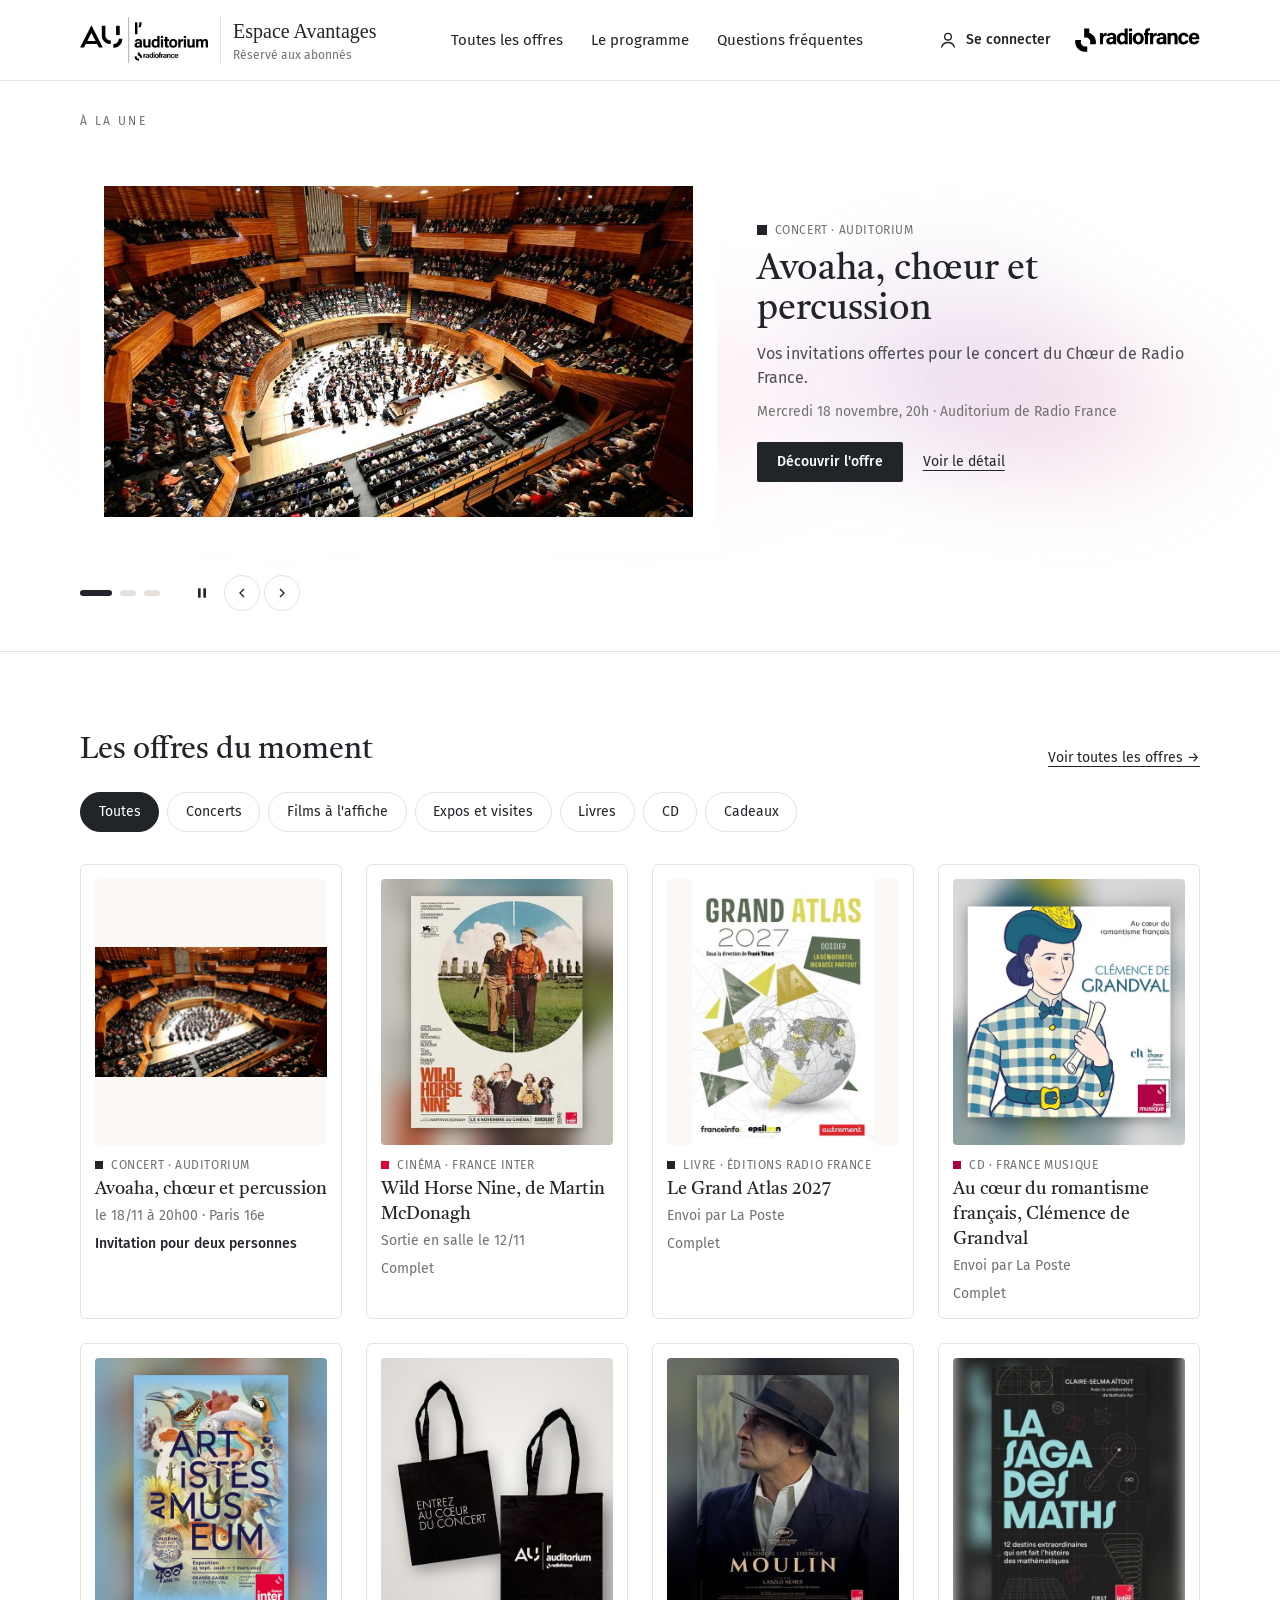
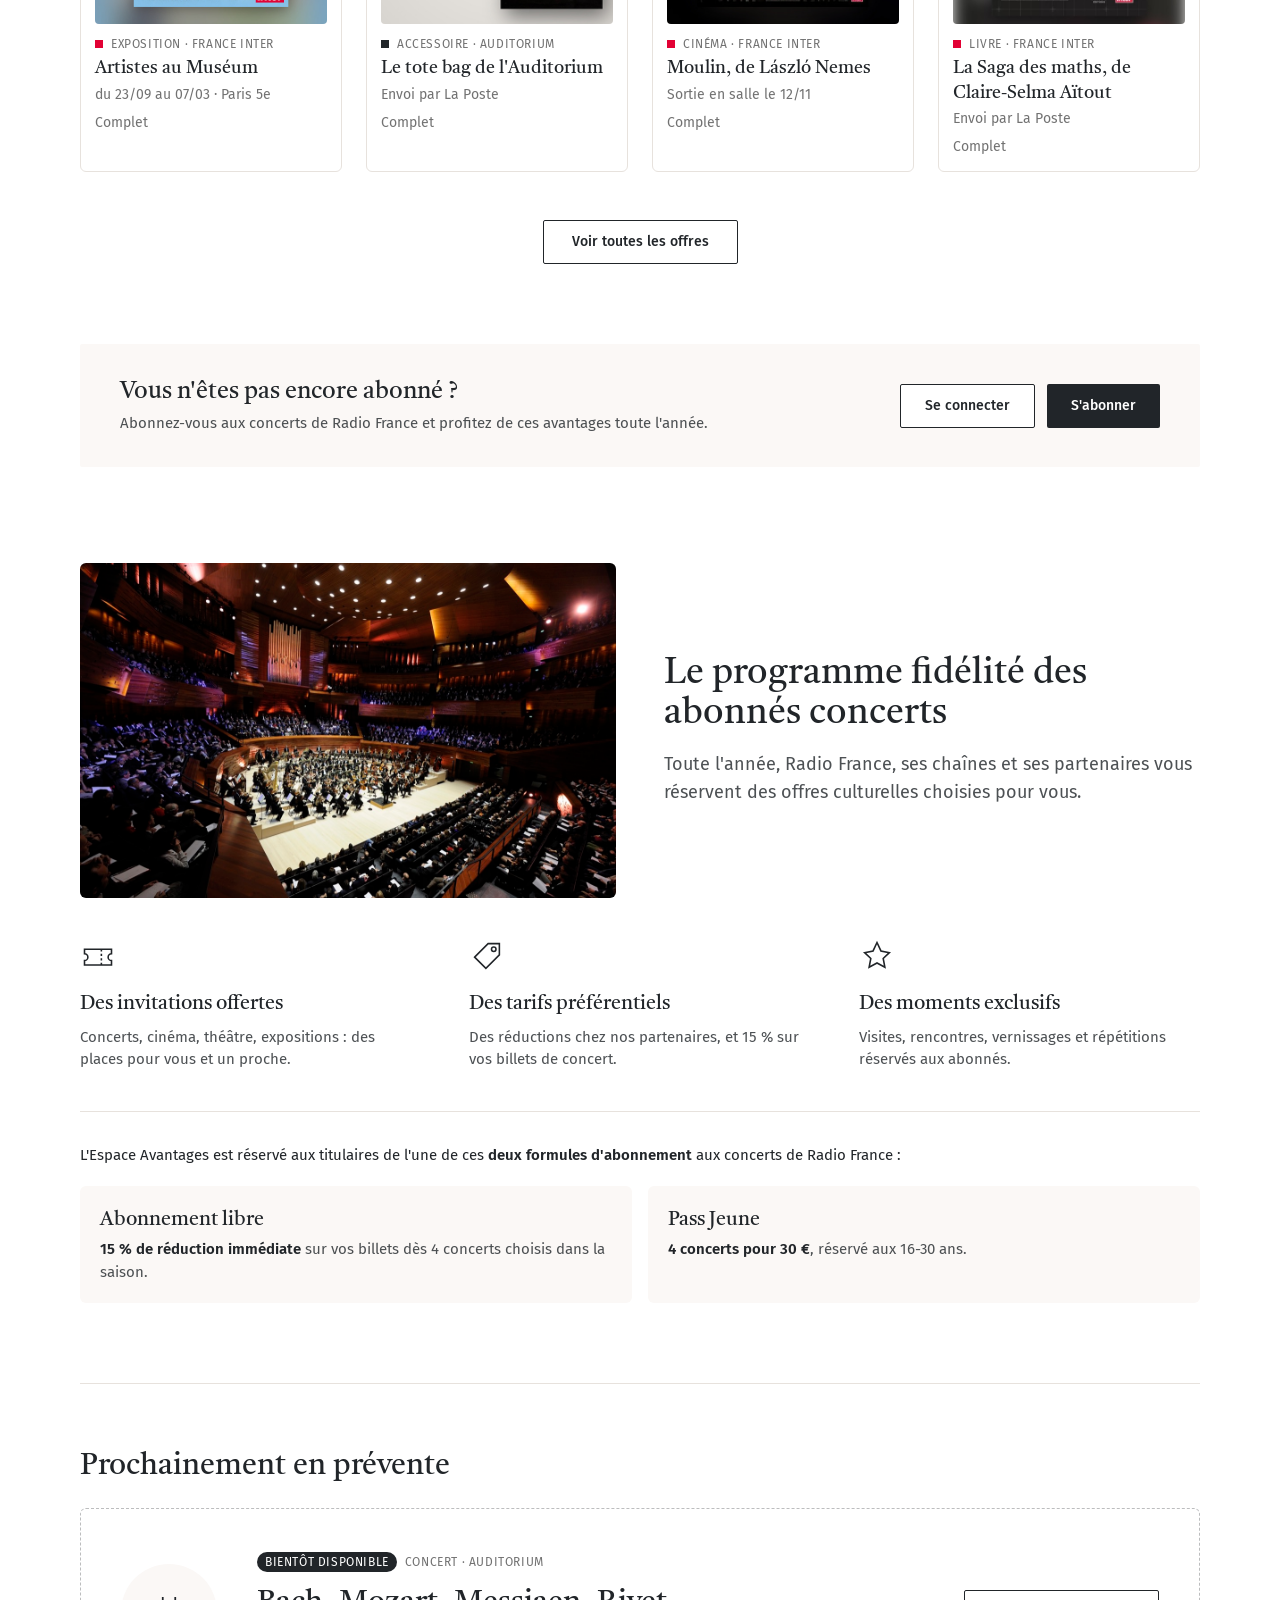
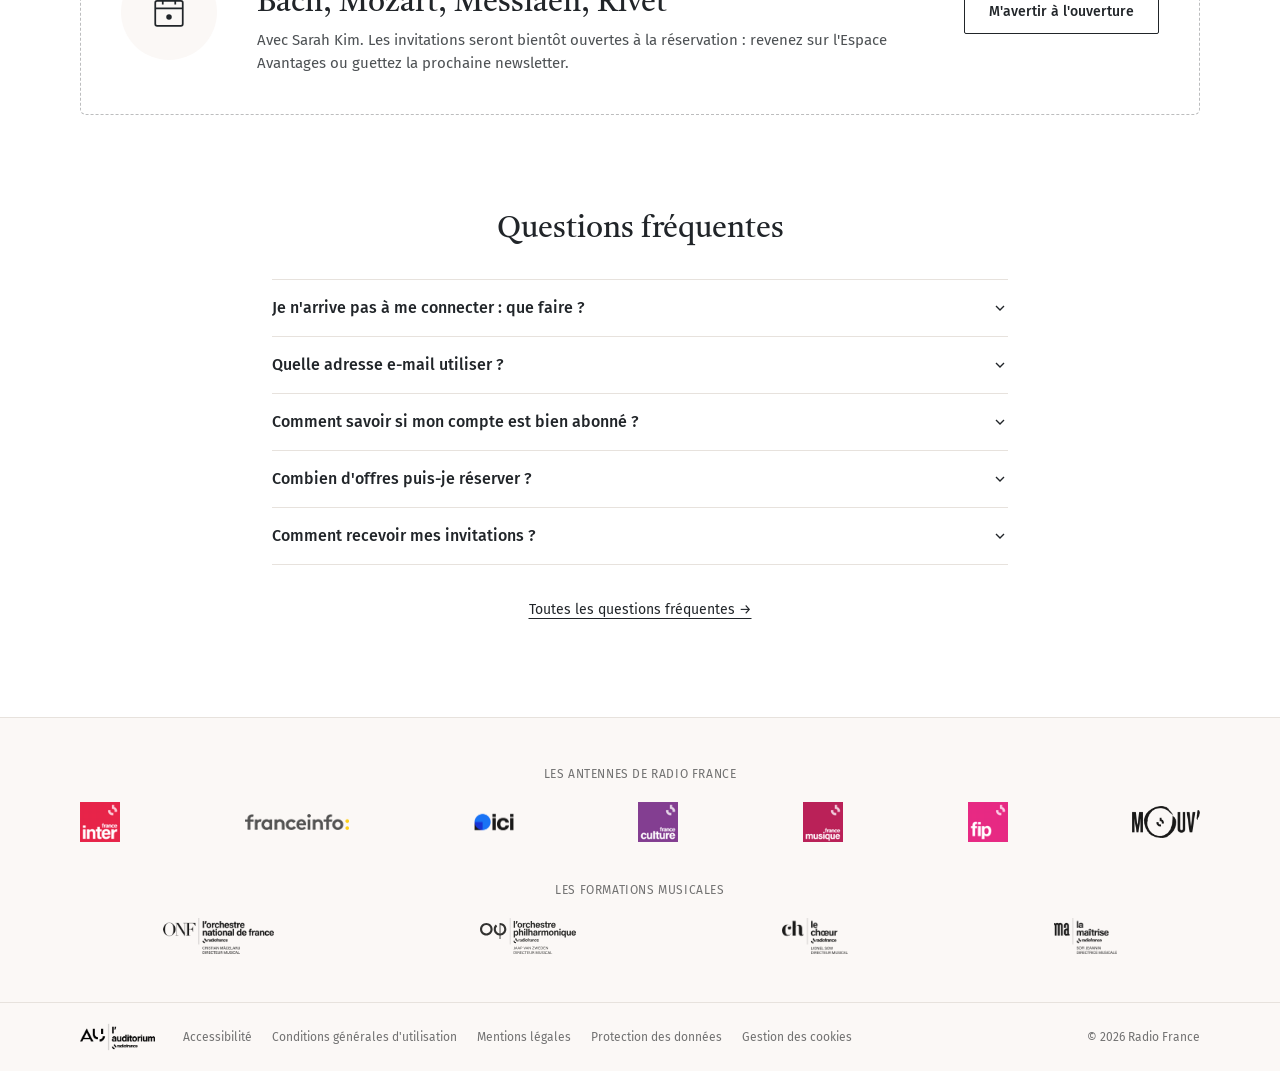
==== avantage-v5.html @ f31848b0 "Pied de page centré, halo de survol tout autour des offres Co-Authored-By: Claude Opus 5.5 <noreply@" ====
<!DOCTYPE html>
<html lang="fr">
<head>
    <meta charset="UTF-8">
    <meta name="viewport" content="width=device-width, initial-scale=1.0">
    <meta name="robots" content="noindex, nofollow">
    <title>Espace Avantages - Auditorium de Radio France (V5)</title>
    <!--
      V5 : reprise de la maquette V4 d'Emmanuelle (RnD) avec les remarques du 18/11/2026
      - Logo l'Auditorium en haut à gauche, « Réservé aux abonnés » en petit, logo Radio France noir à droite
      - Polices de la newsletter et du site de la Maison de la Radio : Castoro (titres), Fira Sans (texte)
      - Plus de bleu Radio France : boutons noirs comme les boutons « Réserver » du site de la Maison de la Radio
      - Peu de noir / gris foncé : fonds blancs et crème
      - Pas de bloc « Rechercher une offre » sur la home : bouton « Voir toutes les offres »
      - Carrousel : photo dominante, titre court qui ne recouvre plus l'image, bouton plus discret
      - Plus d'offres visibles, boutons hiérarchisés, présentation de l'EA en 3 points
    -->
    <link rel="preconnect" href="https://fonts.googleapis.com">
    <link rel="preconnect" href="https://fonts.gstatic.com" crossorigin>
    <link href="https://fonts.googleapis.com/css2?family=Castoro:ital@0;1&family=Fira+Sans:wght@400;500;600&display=swap" rel="stylesheet">
    <link rel="stylesheet" href="style.css?v=202611261158">
    <style>
        .no-scrollbar::-webkit-scrollbar { display: none; }
        .no-scrollbar { scrollbar-width: none; }
        /* Carrousel : les offres glissent côte à côte et suivent le doigt */
        #viewport { overflow: hidden; touch-action: pan-y; }
        #track { display: flex; transition: transform .55s cubic-bezier(.22,.61,.36,1); will-change: transform; }
        #track.drag { transition: none; }
        .slide { display: grid; flex: 0 0 100%; min-width: 100%; user-select: none; -webkit-user-select: none; }
        .slide img { -webkit-user-drag: none; }
        @media (prefers-reduced-motion: reduce) { #track { transition: none; } }
        details > summary { list-style: none; cursor: pointer; }
        details > summary::-webkit-details-marker { display: none; }
        details[open] .chev { transform: rotate(180deg); }
        :focus-visible { outline: 2px solid #212529; outline-offset: 3px; }
        .chip { flex-shrink: 0; height: 2.5rem; padding: 0 1.1rem; border: 1px solid #E7E2DD; border-radius: 999px; font-size: 14px; background: #fff; white-space: nowrap; transition: background .15s, color .15s, border-color .15s; }
        .chip:hover { border-color: #212529; }
        .chip[aria-pressed="true"] { background: #212529; border-color: #212529; color: #fff; }
        /* Dégradés de la newsletter, en touches discrètes */
        .bandeau-degrade { position: relative; background: #fff; isolation: isolate; }
        .bandeau-degrade::before { content: ''; position: absolute; inset: 0; z-index: -1; opacity: .6; filter: blur(24px);
            /* même dégradé que la newsletter, recentré : rose à gauche, rose clair au centre, violet et vieux rose à droite */
            background:
                radial-gradient(28% 42% at 22% 52%, rgba(239,150,200,.45), transparent 70%),
                radial-gradient(30% 38% at 50% 56%, rgba(246,186,222,.40), transparent 72%),
                radial-gradient(24% 40% at 74% 50%, rgba(190,140,200,.42), transparent 70%),
                radial-gradient(22% 34% at 84% 58%, rgba(220,140,180,.35), transparent 70%); }
        @media (hover: hover) {
            a.group.border[href^="offre.html"] { transition: box-shadow .45s ease, border-color .45s ease; }
            a.group.border[href^="offre.html"]:hover { border-color: rgba(214,150,196,.55); box-shadow: 0 0 0 1px rgba(236,170,210,.25), 0 0 22px 2px rgba(239,160,205,.28), 0 0 48px 6px rgba(190,140,200,.16); }
        }
    </style>
</head>
<body class="bg-white text-au-ink font-sans antialiased">

    <!-- ============ HAUT DE PAGE ============ -->
    <header class="sticky top-0 z-30 bg-white border-b border-au-line">
        <div class="max-w-6xl mx-auto px-4 h-16 md:h-20 flex items-center justify-between gap-4">
            <a href="avantage-v5.html" class="flex items-center gap-2.5 sm:gap-3 shrink-0" aria-label="Espace Avantages, accueil">
                <img src="img/auditorium_logo.png" alt="l'Auditorium de Radio France" class="h-8 sm:h-9 md:h-12 w-auto">
                <span class="block border-l border-au-line pl-2.5 sm:pl-3 leading-tight">
                    <span class="block font-nl text-[15px] sm:text-lg md:text-xl leading-none whitespace-nowrap">Espace Avantages</span>
                    <span class="block text-[11px] sm:text-xs text-au-grey mt-0.5">Réservé aux abonnés</span>
                </span>
            </a>

            <nav class="hidden lg:flex items-center gap-5 xl:gap-7 text-[15px] whitespace-nowrap" aria-label="Menu principal">
                <a href="offres.html" class="hover:underline underline-offset-4">Toutes les offres</a>
                <a href="#programme" class="hover:underline underline-offset-4">Le programme</a>
                <a href="#faq" class="hover:underline underline-offset-4">Questions fréquentes</a>
            </nav>

            <div class="flex items-center gap-4 md:gap-6">
                <a href="#" class="flex items-center gap-2 text-sm font-medium whitespace-nowrap hover:underline underline-offset-4">
                    <svg class="w-5 h-5" viewBox="0 0 24 24" fill="none" stroke="currentColor" stroke-width="1.6" aria-hidden="true"><circle cx="12" cy="8" r="4"/><path d="M4 21c1.5-4 4.5-6 8-6s6.5 2 8 6"/></svg>
                    <span class="hidden md:inline">Se connecter</span>
                </a>
                <img src="img/rf_logo_noir.svg" alt="Radio France" class="hidden sm:block h-5 md:h-6 w-auto">
                <button class="lg:hidden p-1" aria-label="Ouvrir le menu">
                    <svg class="w-6 h-6" viewBox="0 0 24 24" fill="none" stroke="currentColor" stroke-width="1.6" aria-hidden="true"><path d="M4 7h16M4 12h16M4 17h16"/></svg>
                </button>
            </div>
        </div>
    </header>

    <main>

    <!-- ============ CARROUSEL ============ -->
    <section class="bandeau-degrade border-b border-au-line" aria-roledescription="carrousel" aria-label="Offres à la une">
        <div class="max-w-6xl mx-auto px-4 pt-6 md:pt-8 pb-8 md:pb-10">
        <p class="text-xs uppercase tracking-[0.2em] text-au-grey mb-4 md:mb-6">À la une</p>
        <div id="carousel" class="relative">

            <div id="viewport">
            <div id="track">
            <!-- Slide 1 -->
            <article class="slide grid-cols-1 md:grid-cols-12 gap-0 md:gap-10 items-center" aria-roledescription="diapositive" aria-label="1 sur 3">
                <a href="offre.html?id=invitation-concert-avoaha-choeur-et-percussion" class="block md:col-span-7 relative aspect-[4/3] md:aspect-[16/10] overflow-hidden rounded-md bg-white">
                    <img fetchpriority="high" src="img/audito_as_studio.jpg" alt="Le chœur de Radio France sur la scène de l'Auditorium" class="relative w-full h-full object-contain p-4 md:p-6">
                </a>
                <div class="md:col-span-5 pt-5 md:pt-0">
                    <p class="flex items-center gap-2 text-xs uppercase tracking-wider text-au-grey"><span class="w-2.5 h-2.5 bg-au-ink"></span>Concert · Auditorium</p>
                    <h2 class="font-serif text-2xl md:text-4xl leading-tight mt-3">Avoaha, chœur et percussion</h2>
                    <p class="mt-3 text-[15px] md:text-base text-au-ink/80">Vos invitations offertes pour le concert du Chœur de Radio France.</p>
                    <p class="mt-3 text-sm text-au-grey">Mercredi 18 novembre, 20h · Auditorium de Radio France</p>
                    <div class="mt-5 flex items-center gap-5">
                        <a href="offre.html?id=invitation-concert-avoaha-choeur-et-percussion" class="inline-flex items-center h-10 px-5 bg-au-ink text-white text-sm font-medium rounded-sm hover:bg-black transition">Découvrir l'offre</a>
                        <a href="offre.html?id=invitation-concert-avoaha-choeur-et-percussion" class="text-sm underline underline-offset-4">Voir le détail</a>
                    </div>
                </div>
            </article>

            <!-- Slide 2 -->
            <article class="slide grid-cols-1 md:grid-cols-12 gap-0 md:gap-10 items-center" aria-roledescription="diapositive" aria-label="2 sur 3">
                <a href="offre.html?id=artistes-au-museum-au-museum-national-dhistoire-naturelle" class="block md:col-span-7 relative aspect-[4/3] md:aspect-[16/10] overflow-hidden rounded-md bg-white">
                    <img loading="lazy" decoding="async" src="img/expo_france_inter.jpg" alt="Visuel de l'exposition Artistes au Muséum" class="relative w-full h-full object-contain p-4 md:p-6">
                </a>
                <div class="md:col-span-5 pt-5 md:pt-0">
                    <p class="flex items-center gap-2 text-xs uppercase tracking-wider text-au-grey"><span class="w-2.5 h-2.5 bg-fi"></span>Exposition · France Inter</p>
                    <h2 class="font-serif text-2xl md:text-4xl leading-tight mt-3">Artistes au Muséum</h2>
                    <p class="mt-3 text-[15px] md:text-base text-au-ink/80">Vos invitations offertes pour l'exposition du Muséum national d'Histoire naturelle.</p>
                    <p class="mt-3 text-sm text-au-grey">Jusqu'au 7 mars · Jardin des Plantes, Paris 5e</p>
                    <div class="mt-5 flex items-center gap-5">
                        <span class="inline-flex items-center h-10 px-5 border border-au-line text-au-grey text-sm rounded-sm" aria-disabled="true">Complet</span>
                        <a href="offre.html?id=artistes-au-museum-au-museum-national-dhistoire-naturelle" class="text-sm underline underline-offset-4">Voir le détail</a>
                    </div>
                </div>
            </article>

            <!-- Slide 3 -->
            <article class="slide grid-cols-1 md:grid-cols-12 gap-0 md:gap-10 items-center" aria-roledescription="diapositive" aria-label="3 sur 3">
                <a href="offre.html?id=tote-bag-auditorium-de-radiofrance" class="block md:col-span-7 relative aspect-[4/3] md:aspect-[16/10] overflow-hidden rounded-md bg-white">
                    <img loading="lazy" decoding="async" src="img/tote_bag_auditorium.jpg" alt="Tote bag noir de l'Auditorium" class="relative w-full h-full object-contain p-4 md:p-6">
                </a>
                <div class="md:col-span-5 pt-5 md:pt-0">
                    <p class="flex items-center gap-2 text-xs uppercase tracking-wider text-au-grey"><span class="w-2.5 h-2.5 bg-au-ink"></span>Accessoire · Auditorium</p>
                    <h2 class="font-serif text-2xl md:text-4xl leading-tight mt-3">Le tote bag de l'Auditorium</h2>
                    <p class="mt-3 text-[15px] md:text-base text-au-ink/80">Votre accessoire offert : noir, en coton bio, du concert aux courses du week-end.</p>
                    <p class="mt-3 text-sm text-au-grey">Dans la limite des stocks disponibles</p>
                    <div class="mt-5 flex items-center gap-5">
                        <span class="inline-flex items-center h-10 px-5 border border-au-line text-au-grey text-sm rounded-sm" aria-disabled="true">Complet</span>
                        <a href="offre.html?id=tote-bag-auditorium-de-radiofrance" class="text-sm underline underline-offset-4">Voir le détail</a>
                    </div>
                </div>
            </article>

            </div>
            </div>

            <!-- Navigation -->
            <div class="mt-6 flex items-center justify-between md:justify-start md:gap-6">
                <div class="flex items-center gap-2" id="dots"></div>
                <div class="flex items-center gap-1">
                    <button id="pause" class="w-9 h-9 grid place-items-center rounded-full hover:bg-white" aria-label="Mettre en pause le défilement">
                        <svg id="ico-pause" class="w-4 h-4" viewBox="0 0 24 24" fill="currentColor" aria-hidden="true"><rect x="6" y="5" width="4" height="14"/><rect x="14" y="5" width="4" height="14"/></svg>
                        <svg id="ico-play" class="w-4 h-4 hidden" viewBox="0 0 24 24" fill="currentColor" aria-hidden="true"><path d="M7 5l12 7-12 7z"/></svg>
                    </button>
                    <button id="prev" class="w-9 h-9 grid place-items-center rounded-full border border-au-line hover:bg-white" aria-label="Offre précédente">
                        <svg class="w-4 h-4" viewBox="0 0 24 24" fill="none" stroke="currentColor" stroke-width="2" aria-hidden="true"><path d="M15 6l-6 6 6 6"/></svg>
                    </button>
                    <button id="next" class="w-9 h-9 grid place-items-center rounded-full border border-au-line hover:bg-white" aria-label="Offre suivante">
                        <svg class="w-4 h-4" viewBox="0 0 24 24" fill="none" stroke="currentColor" stroke-width="2" aria-hidden="true"><path d="M9 6l6 6-6 6"/></svg>
                    </button>
                </div>
            </div>
        </div>
            </div>
    </section>

    <!-- ============ OFFRES DU MOMENT (filtre par catégorie) ============ -->
    <section id="offres" class="max-w-6xl mx-auto px-4 pt-14 md:pt-20">
        <div class="flex items-end justify-between gap-4 mb-6">
            <h2 class="font-serif text-2xl md:text-3xl">Les offres du moment</h2>
            <a href="offres.html" class="hidden md:inline text-sm underline underline-offset-4">Voir toutes les offres →</a>
        </div>
        <div id="filtres" class="flex gap-2 overflow-x-auto no-scrollbar -mx-4 px-4 md:mx-0 md:px-0 mb-6 md:mb-8" role="toolbar" aria-label="Filtrer les offres par catégorie">
            <button data-f="all" aria-pressed="true" class="chip">Toutes</button>
            <button data-f="concert" aria-pressed="false" class="chip">Concerts</button>
            <button data-f="cinema" aria-pressed="false" class="chip">Films à l'affiche</button>
            <button data-f="expo" aria-pressed="false" class="chip">Expos et visites</button>
            <button data-f="livre" aria-pressed="false" class="chip">Livres</button>
            <button data-f="cd" aria-pressed="false" class="chip">CD</button>
            <button data-f="cadeau" aria-pressed="false" class="chip">Cadeaux</button>
        </div>
        <p id="vide" class="hidden text-[15px] text-au-grey mb-6">Aucune offre dans cette catégorie pour le moment.</p>
        <!-- Mobile : défilement au doigt ; tablette : 3 colonnes ; ordinateur : 4 colonnes -->
        <div class="flex md:grid md:grid-cols-3 lg:grid-cols-4 gap-4 md:gap-6 overflow-x-auto md:overflow-visible snap-x snap-mandatory scroll-px-4 md:scroll-px-0 no-scrollbar -mx-4 px-4 after:content-[""] after:shrink-0 after:w-px md:after:hidden md:mx-0 md:px-0">
            <a href="offre.html?id=invitation-concert-avoaha-choeur-et-percussion" data-cat="concert" class="offre group snap-start shrink-0 w-[62%] sm:w-[42%] md:w-auto bg-white border border-au-line rounded-md p-3 md:p-3.5 hover:border-au-ink/40 hover:shadow-[0_6px_20px_-12px_rgba(0,0,0,0.25)] transition">
                <div class="aspect-[540/620] overflow-hidden bg-au-cream rounded"><img loading="lazy" decoding="async" src="img/audito_as_studio.jpg" alt="" class="w-full h-full object-contain group-hover:scale-[1.03] transition duration-300"></div>
                <p class="mt-3 flex items-center gap-2 text-xs uppercase tracking-wider text-au-grey"><span class="w-2 h-2 shrink-0 bg-au-ink"></span>Concert · Auditorium</p>
                <h3 class="mt-1 font-serif text-lg leading-snug group-hover:underline underline-offset-4">Avoaha, chœur et percussion</h3>
                <p class="mt-1 text-sm text-au-grey">le 18/11 à 20h00 · Paris 16e</p>
                <p class="mt-2 text-sm font-medium">Invitation pour deux personnes</p>
            </a>
            <a href="offre.html?id=wild-horse-nine-un-film-de-martin-mcdonagh" data-cat="cinema" class="offre group snap-start shrink-0 w-[62%] sm:w-[42%] md:w-auto bg-white border border-au-line rounded-md p-3 md:p-3.5 hover:border-au-ink/40 hover:shadow-[0_6px_20px_-12px_rgba(0,0,0,0.25)] transition">
                <div class="aspect-[540/620] overflow-hidden bg-au-cream rounded"><img loading="lazy" decoding="async" src="img/wild_horse_nine.jpg" alt="" class="w-full h-full object-contain group-hover:scale-[1.03] transition duration-300"></div>
                <p class="mt-3 flex items-center gap-2 text-xs uppercase tracking-wider text-au-grey"><span class="w-2 h-2 shrink-0 bg-fi"></span>Cinéma · France Inter</p>
                <h3 class="mt-1 font-serif text-lg leading-snug group-hover:underline underline-offset-4">Wild Horse Nine, de Martin McDonagh</h3>
                <p class="mt-1 text-sm text-au-grey">Sortie en salle le 12/11</p>
                <p class="mt-2 text-sm text-au-grey">Complet</p>
            </a>
            <a href="offre.html?id=le-grand-atlas-2027" data-cat="livre" class="offre group snap-start shrink-0 w-[62%] sm:w-[42%] md:w-auto bg-white border border-au-line rounded-md p-3 md:p-3.5 hover:border-au-ink/40 hover:shadow-[0_6px_20px_-12px_rgba(0,0,0,0.25)] transition">
                <div class="aspect-[540/620] overflow-hidden bg-au-cream rounded"><img loading="lazy" decoding="async" src="img/grand_atlas.jpg" alt="" class="w-full h-full object-contain group-hover:scale-[1.03] transition duration-300"></div>
                <p class="mt-3 flex items-center gap-2 text-xs uppercase tracking-wider text-au-grey"><span class="w-2 h-2 shrink-0 bg-au-ink"></span>Livre · Éditions Radio France</p>
                <h3 class="mt-1 font-serif text-lg leading-snug group-hover:underline underline-offset-4">Le Grand Atlas 2027</h3>
                <p class="mt-1 text-sm text-au-grey">Envoi par La Poste</p>
                <p class="mt-2 text-sm text-au-grey">Complet</p>
            </a>
            <a href="offre.html?id=au-coeur-du-romantisme-francais-clemence-de-grandval" data-cat="cd" class="offre group snap-start shrink-0 w-[62%] sm:w-[42%] md:w-auto bg-white border border-au-line rounded-md p-3 md:p-3.5 hover:border-au-ink/40 hover:shadow-[0_6px_20px_-12px_rgba(0,0,0,0.25)] transition">
                <div class="aspect-[540/620] overflow-hidden bg-au-cream rounded"><img loading="lazy" decoding="async" src="img/album_clemence_grandval.jpg" alt="" class="w-full h-full object-contain group-hover:scale-[1.03] transition duration-300"></div>
                <p class="mt-3 flex items-center gap-2 text-xs uppercase tracking-wider text-au-grey"><span class="w-2 h-2 shrink-0 bg-fm"></span>CD · France Musique</p>
                <h3 class="mt-1 font-serif text-lg leading-snug group-hover:underline underline-offset-4">Au cœur du romantisme français, Clémence de Grandval</h3>
                <p class="mt-1 text-sm text-au-grey">Envoi par La Poste</p>
                <p class="mt-2 text-sm text-au-grey">Complet</p>
            </a>
            <a href="offre.html?id=artistes-au-museum-au-museum-national-dhistoire-naturelle" data-cat="expo" class="offre group snap-start shrink-0 w-[62%] sm:w-[42%] md:w-auto bg-white border border-au-line rounded-md p-3 md:p-3.5 hover:border-au-ink/40 hover:shadow-[0_6px_20px_-12px_rgba(0,0,0,0.25)] transition">
                <div class="aspect-[540/620] overflow-hidden bg-au-cream rounded"><img loading="lazy" decoding="async" src="img/expo_france_inter.jpg" alt="" class="w-full h-full object-contain group-hover:scale-[1.03] transition duration-300"></div>
                <p class="mt-3 flex items-center gap-2 text-xs uppercase tracking-wider text-au-grey"><span class="w-2 h-2 shrink-0 bg-fi"></span>Exposition · France Inter</p>
                <h3 class="mt-1 font-serif text-lg leading-snug group-hover:underline underline-offset-4">Artistes au Muséum</h3>
                <p class="mt-1 text-sm text-au-grey">du 23/09 au 07/03 · Paris 5e</p>
                <p class="mt-2 text-sm text-au-grey">Complet</p>
            </a>
            <a href="offre.html?id=tote-bag-auditorium-de-radiofrance" data-cat="cadeau" class="offre group snap-start shrink-0 w-[62%] sm:w-[42%] md:w-auto bg-white border border-au-line rounded-md p-3 md:p-3.5 hover:border-au-ink/40 hover:shadow-[0_6px_20px_-12px_rgba(0,0,0,0.25)] transition">
                <div class="aspect-[540/620] overflow-hidden bg-au-cream rounded"><img loading="lazy" decoding="async" src="img/tote_bag_auditorium.jpg" alt="" class="w-full h-full object-contain group-hover:scale-[1.03] transition duration-300"></div>
                <p class="mt-3 flex items-center gap-2 text-xs uppercase tracking-wider text-au-grey"><span class="w-2 h-2 shrink-0 bg-au-ink"></span>Accessoire · Auditorium</p>
                <h3 class="mt-1 font-serif text-lg leading-snug group-hover:underline underline-offset-4">Le tote bag de l&#x27;Auditorium</h3>
                <p class="mt-1 text-sm text-au-grey">Envoi par La Poste</p>
                <p class="mt-2 text-sm text-au-grey">Complet</p>
            </a>
            <a href="offre.html?id=moulin-un-film-de-laszlo-nemes" data-cat="cinema" class="offre group snap-start shrink-0 w-[62%] sm:w-[42%] md:w-auto bg-white border border-au-line rounded-md p-3 md:p-3.5 hover:border-au-ink/40 hover:shadow-[0_6px_20px_-12px_rgba(0,0,0,0.25)] transition">
                <div class="aspect-[540/620] overflow-hidden bg-au-cream rounded"><img loading="lazy" decoding="async" src="img/moulin.jpg" alt="" class="w-full h-full object-contain group-hover:scale-[1.03] transition duration-300"></div>
                <p class="mt-3 flex items-center gap-2 text-xs uppercase tracking-wider text-au-grey"><span class="w-2 h-2 shrink-0 bg-fi"></span>Cinéma · France Inter</p>
                <h3 class="mt-1 font-serif text-lg leading-snug group-hover:underline underline-offset-4">Moulin, de László Nemes</h3>
                <p class="mt-1 text-sm text-au-grey">Sortie en salle le 12/11</p>
                <p class="mt-2 text-sm text-au-grey">Complet</p>
            </a>
            <a href="offre.html?id=la-saga-des-maths-de-claire-selma-aitout" data-cat="livre" class="offre group snap-start shrink-0 w-[62%] sm:w-[42%] md:w-auto bg-white border border-au-line rounded-md p-3 md:p-3.5 hover:border-au-ink/40 hover:shadow-[0_6px_20px_-12px_rgba(0,0,0,0.25)] transition">
                <div class="aspect-[540/620] overflow-hidden bg-au-cream rounded"><img loading="lazy" decoding="async" src="img/saga_maths.jpg" alt="" class="w-full h-full object-contain group-hover:scale-[1.03] transition duration-300"></div>
                <p class="mt-3 flex items-center gap-2 text-xs uppercase tracking-wider text-au-grey"><span class="w-2 h-2 shrink-0 bg-fi"></span>Livre · France Inter</p>
                <h3 class="mt-1 font-serif text-lg leading-snug group-hover:underline underline-offset-4">La Saga des maths, de Claire-Selma Aïtout</h3>
                <p class="mt-1 text-sm text-au-grey">Envoi par La Poste</p>
                <p class="mt-2 text-sm text-au-grey">Complet</p>
            </a>
        </div>
        <div class="text-center mt-8 md:mt-12">
            <a href="offres.html" class="inline-flex items-center h-11 px-7 border border-au-ink text-sm font-medium rounded-sm hover:bg-au-ink hover:text-white transition">Voir toutes les offres</a>
        </div>
    </section>

    <!-- ============ ABONNÉ CONNECTÉ ============ -->
    <section data-si-connecte class="hidden max-w-6xl mx-auto px-4 pt-14 md:pt-20">
        <div class="bg-au-cream px-6 py-7 md:px-10 md:py-8 flex flex-col md:flex-row md:items-center justify-between gap-5 rounded-md">
            <div>
                <h2 class="font-serif text-xl md:text-2xl">Bonjour <span data-prenom></span>,</h2>
                <p class="mt-1 text-[15px] text-au-ink/80" data-etat-mois></p>
            </div>
            <a href="mon-compte.html" class="shrink-0 inline-flex items-center h-11 px-6 border border-au-ink bg-white text-sm font-medium rounded-sm hover:bg-au-ink hover:text-white transition">Mon compte et mes réservations</a>
        </div>
    </section>

    <!-- ============ NON-ABONNÉS ============ -->
    <section data-si-deconnecte class="max-w-6xl mx-auto px-4 pt-14 md:pt-20">
        <div class="bg-au-cream px-6 py-7 md:px-10 md:py-8 flex flex-col md:flex-row md:items-center justify-between gap-5 rounded-sm">
            <div>
                <h2 class="font-serif text-xl md:text-2xl">Vous n'êtes pas encore abonné ?</h2>
                <p class="mt-1 text-[15px] text-au-ink/80">Abonnez-vous aux concerts de Radio France et profitez de ces avantages toute l'année.</p>
            </div>
            <div class="flex flex-wrap gap-3 shrink-0">
                <a href="connexion.html" class="inline-flex items-center h-11 px-6 border border-au-ink bg-white text-sm font-medium rounded-sm hover:bg-au-ink hover:text-white transition">Se connecter</a>
                <a href="#" class="inline-flex items-center h-11 px-6 bg-au-ink text-white text-sm font-medium rounded-sm hover:bg-black transition">S'abonner</a>
            </div>
        </div>
    </section>

    <!-- ============ LE PROGRAMME (présentation en 3 points) ============ -->
    <section id="programme" class="max-w-6xl mx-auto px-4 pt-16 md:pt-24 pb-16 md:pb-20">
        <div class="grid grid-cols-1 md:grid-cols-12 gap-6 md:gap-12 items-center">
            <div class="md:col-span-6 aspect-[16/10] overflow-hidden rounded-md">
                <img loading="lazy" decoding="async" src="img/auditorium_salle.jpg" alt="L'Auditorium de Radio France pendant un concert" class="w-full h-full object-cover">
            </div>
            <div class="md:col-span-6">
            <h2 class="font-serif text-2xl md:text-4xl leading-tight">Le programme fidélité des abonnés concerts</h2>
            <p class="mt-4 text-base md:text-lg text-au-ink/80">Toute l'année, Radio France, ses chaînes et ses partenaires vous réservent des offres culturelles choisies pour vous.</p>
        </div>
        </div>

        <div class="mt-10 grid grid-cols-1 sm:grid-cols-3 gap-8 md:gap-12">
            <div>
                <svg class="w-9 h-9" viewBox="0 0 32 32" fill="none" stroke="currentColor" stroke-width="1.4" aria-hidden="true"><path d="M4 10h24v4a3 3 0 000 6v4H4v-4a3 3 0 000-6z"/><path d="M19 10v14" stroke-dasharray="2 2"/></svg>
                <h3 class="mt-4 font-serif text-xl">Des invitations offertes</h3>
                <p class="mt-2 text-[15px] text-au-ink/80">Concerts, cinéma, théâtre, expositions : des places pour vous et un proche.</p>
            </div>
            <div>
                <svg class="w-9 h-9" viewBox="0 0 32 32" fill="none" stroke="currentColor" stroke-width="1.4" aria-hidden="true"><path d="M5 17l12-12h10v10L15 27z"/><circle cx="22" cy="10" r="2"/></svg>
                <h3 class="mt-4 font-serif text-xl">Des tarifs préférentiels</h3>
                <p class="mt-2 text-[15px] text-au-ink/80">Des réductions chez nos partenaires, et 15 % sur vos billets de concert.</p>
            </div>
            <div>
                <svg class="w-9 h-9" viewBox="0 0 32 32" fill="none" stroke="currentColor" stroke-width="1.4" aria-hidden="true"><path d="M16 4l3.5 7.5L27 13l-5.5 5.2L23 26l-7-3.8L9 26l1.5-7.8L5 13l7.5-1.5z"/></svg>
                <h3 class="mt-4 font-serif text-xl">Des moments exclusifs</h3>
                <p class="mt-2 text-[15px] text-au-ink/80">Visites, rencontres, vernissages et répétitions réservés aux abonnés.</p>
            </div>
        </div>

        <div class="mt-10 border-t border-au-line pt-8">
            <p class="text-[15px]">L'Espace Avantages est réservé aux titulaires de l'une de ces <strong class="font-semibold">deux formules d'abonnement</strong> aux concerts de Radio France :</p>
            <div class="mt-5 grid grid-cols-1 sm:grid-cols-2 gap-4">
                <div class="bg-au-cream rounded-md p-5">
                    <p class="font-serif text-xl">Abonnement libre</p>
                    <p class="mt-1 text-[15px] text-au-ink/80"><strong class="font-semibold text-au-ink">15 % de réduction immédiate</strong> sur vos billets dès 4 concerts choisis dans la saison.</p>
                </div>
                <div class="bg-au-cream rounded-md p-5">
                    <p class="font-serif text-xl">Pass Jeune</p>
                    <p class="mt-1 text-[15px] text-au-ink/80"><strong class="font-semibold text-au-ink">4 concerts pour 30 €</strong>, réservé aux 16-30 ans.</p>
                </div>
            </div>
        </div>
    </section>

    <!-- ============ BIENTÔT DISPONIBLE ============ -->
    <section class="max-w-6xl mx-auto px-4">
        <div class="border-t border-au-line pt-12 md:pt-16">
        <h2 class="font-serif text-2xl md:text-3xl mb-6">Prochainement en prévente</h2>
        <div class="border border-dashed border-au-ink/30 rounded-md p-6 md:p-10 flex flex-col md:flex-row md:items-center gap-6 md:gap-10">
            <div class="shrink-0 w-20 h-20 md:w-24 md:h-24 rounded-full bg-au-cream grid place-items-center" aria-hidden="true">
                <svg class="w-9 h-9 md:w-10 md:h-10" viewBox="0 0 32 32" fill="none" stroke="currentColor" stroke-width="1.4"><rect x="5" y="7" width="22" height="20" rx="1.5"/><path d="M5 13h22M11 4v6M21 4v6"/><circle cx="16" cy="20" r="2.2" fill="currentColor" stroke="none"/></svg>
            </div>
            <div class="flex-1">
                <p class="inline-flex items-center gap-2 text-xs uppercase tracking-wider"><span class="px-2 py-0.5 rounded-full bg-au-ink text-white">Bientôt disponible</span><span class="text-au-grey">Concert · Auditorium</span></p>
                <h3 class="font-serif text-2xl md:text-3xl mt-3 leading-tight">Bach, Mozart, Messiaen, Rivet</h3>
                <p class="mt-2 text-[15px] text-au-ink/80">Avec Sarah Kim. Les invitations seront bientôt ouvertes à la réservation : revenez sur l'Espace Avantages ou guettez la prochaine newsletter.</p>
            </div>
            <a href="#" class="shrink-0 self-start md:self-center inline-flex items-center h-11 px-6 border border-au-ink bg-white text-sm font-medium rounded-sm hover:bg-au-ink hover:text-white transition">M'avertir à l'ouverture</a>
        </div>
        </div>
    </section>

    <!-- ============ FAQ ============ -->
    <section id="faq" class="max-w-3xl mx-auto px-4 py-16 md:py-24">
        <h2 class="font-serif text-2xl md:text-3xl text-center">Questions fréquentes</h2>
        <div class="mt-8 border-t border-au-line">
            <details class="border-b border-au-line py-4">
                <summary class="flex items-center justify-between gap-4 text-[15px] md:text-base font-medium">Je n'arrive pas à me connecter : que faire ?<svg class="chev w-4 h-4 shrink-0 transition" viewBox="0 0 24 24" fill="none" stroke="currentColor" stroke-width="2" aria-hidden="true"><path d="M6 9l6 6 6-6"/></svg></summary>
                <p class="mt-3 text-[15px] text-au-ink/80">Utilisez l'adresse e-mail et le mot de passe de votre compte billetterie de la Maison de la Radio et de la Musique, celui avec lequel vous avez acheté votre abonnement. En cas d'oubli, cliquez sur « Mot de passe oublié » : un lien de réinitialisation vous est envoyé par e-mail.</p>
            </details>
            <details class="border-b border-au-line py-4">
                <summary class="flex items-center justify-between gap-4 text-[15px] md:text-base font-medium">Quelle adresse e-mail utiliser ?<svg class="chev w-4 h-4 shrink-0 transition" viewBox="0 0 24 24" fill="none" stroke="currentColor" stroke-width="2" aria-hidden="true"><path d="M6 9l6 6 6-6"/></svg></summary>
                <p class="mt-3 text-[15px] text-au-ink/80">Celle du compte billetterie qui porte votre abonnement. Si vous avez plusieurs adresses ou si une personne de votre foyer a acheté l'abonnement, c'est l'adresse de l'abonné qui donne accès à l'Espace Avantages.</p>
            </details>
            <details class="border-b border-au-line py-4">
                <summary class="flex items-center justify-between gap-4 text-[15px] md:text-base font-medium">Comment savoir si mon compte est bien abonné ?<svg class="chev w-4 h-4 shrink-0 transition" viewBox="0 0 24 24" fill="none" stroke="currentColor" stroke-width="2" aria-hidden="true"><path d="M6 9l6 6 6-6"/></svg></summary>
                <p class="mt-3 text-[15px] text-au-ink/80">Une fois connecté, votre nom et votre numéro d'abonné apparaissent dans « Mon compte ». Si la connexion indique que votre compte n'a pas accès, vérifiez que votre abonnement (Abonnement libre ou Pass Jeune) concerne bien la saison en cours, ou contactez la billetterie.</p>
            </details>
            <details class="border-b border-au-line py-4">
                <summary class="flex items-center justify-between gap-4 text-[15px] md:text-base font-medium">Combien d'offres puis-je réserver ?<svg class="chev w-4 h-4 shrink-0 transition" viewBox="0 0 24 24" fill="none" stroke="currentColor" stroke-width="2" aria-hidden="true"><path d="M6 9l6 6 6-6"/></svg></summary>
                <p class="mt-3 text-[15px] text-au-ink/80">Une réservation par mois et par abonné. L'état de votre avantage du mois est indiqué dans « Mon compte ».</p>
            </details>
            <details class="border-b border-au-line py-4">
                <summary class="flex items-center justify-between gap-4 text-[15px] md:text-base font-medium">Comment recevoir mes invitations ?<svg class="chev w-4 h-4 shrink-0 transition" viewBox="0 0 24 24" fill="none" stroke="currentColor" stroke-width="2" aria-hidden="true"><path d="M6 9l6 6 6-6"/></svg></summary>
                <p class="mt-3 text-[15px] text-au-ink/80">Selon l'offre : par e-mail avec un lien vers la billetterie, par code à utiliser chez le partenaire, ou par La Poste à l'adresse de votre compte billetterie. Les modalités sont précisées sur chaque offre.</p>
            </details>
        </div>
        <div class="text-center mt-8">
            <a href="#" class="text-sm underline underline-offset-4">Toutes les questions fréquentes →</a>
        </div>
    </section>

    </main>

    <!-- ============ PIED DE PAGE ============ -->
    <footer class="bg-au-cream border-t border-au-line">
        <div class="max-w-6xl mx-auto px-4 py-10 md:py-12 space-y-10">
            <div>
                <p class="text-xs uppercase tracking-wider text-au-grey mb-5 text-center">Les antennes de Radio France</p>
                <nav class="flex flex-wrap items-center justify-center md:justify-between gap-x-8 gap-y-6" aria-label="Antennes de Radio France"><a href="https://www.radiofrance.fr/franceinter" target="_blank" rel="noopener" class="opacity-90 hover:opacity-100 transition" aria-label="France Inter"><img loading="lazy" src="img/logos/France-Inter.png" alt="France Inter" class="h-10 w-auto"></a><a href="https://www.franceinfo.fr/" target="_blank" rel="noopener" class="opacity-90 hover:opacity-100 transition" aria-label="franceinfo"><img loading="lazy" src="img/logos/Franceinfo.png" alt="franceinfo" class="h-4 w-auto"></a><a href="https://www.ici.fr/" target="_blank" rel="noopener" class="opacity-90 hover:opacity-100 transition" aria-label="ici"><img loading="lazy" src="img/logos/ici.png" alt="ici" class="h-8 w-auto"></a><a href="https://www.radiofrance.fr/franceculture" target="_blank" rel="noopener" class="opacity-90 hover:opacity-100 transition" aria-label="France Culture"><img loading="lazy" src="img/logos/France-Culture.png" alt="France Culture" class="h-10 w-auto"></a><a href="https://www.radiofrance.fr/francemusique" target="_blank" rel="noopener" class="opacity-90 hover:opacity-100 transition" aria-label="France Musique"><img loading="lazy" src="img/logos/France-Musique.png" alt="France Musique" class="h-10 w-auto"></a><a href="https://www.radiofrance.fr/fip" target="_blank" rel="noopener" class="opacity-90 hover:opacity-100 transition" aria-label="Fip"><img loading="lazy" src="img/logos/FIP.png" alt="Fip" class="h-10 w-auto"></a><a href="https://www.radiofrance.fr/mouv" target="_blank" rel="noopener" class="opacity-90 hover:opacity-100 transition" aria-label="Mouv'"><img loading="lazy" src="img/logos/mouv.png" alt="Mouv'" class="h-8 w-auto"></a></nav>
            </div>
            <div>
                <p class="text-xs uppercase tracking-wider text-au-grey mb-5 text-center">Les formations musicales</p>
                <nav class="flex flex-wrap items-center justify-center md:justify-around gap-x-10 gap-y-6" aria-label="Formations musicales de Radio France"><a href="https://www.maisondelaradioetdelamusique.fr/formations/orchestre-national-de-france" target="_blank" rel="noopener" class="opacity-90 hover:opacity-100 transition" aria-label="Orchestre National de France"><img loading="lazy" src="img/logos/onf-202010.png" alt="Orchestre National de France" class="h-9 w-auto"></a><a href="https://www.maisondelaradioetdelamusique.fr/formations/orchestre-philharmonique-de-radio-france" target="_blank" rel="noopener" class="opacity-90 hover:opacity-100 transition" aria-label="Orchestre Philharmonique de Radio France"><img loading="lazy" src="img/logos/orchestre_philarmonique_4.svg" alt="Orchestre Philharmonique de Radio France" class="h-9 w-auto"></a><a href="https://www.maisondelaradioetdelamusique.fr/formations/choeur-de-radio-france" target="_blank" rel="noopener" class="opacity-90 hover:opacity-100 transition" aria-label="Chœur de Radio France"><img loading="lazy" src="img/logos/ch.png" alt="Chœur de Radio France" class="h-9 w-auto"></a><a href="https://www.maisondelaradioetdelamusique.fr/formations/maitrise-de-radio-france" target="_blank" rel="noopener" class="opacity-90 hover:opacity-100 transition" aria-label="Maîtrise de Radio France"><img loading="lazy" src="img/logos/ma.png" alt="Maîtrise de Radio France" class="h-9 w-auto"></a></nav>
            </div>
        </div>
        <div class="border-t border-au-line">
            <div class="max-w-6xl mx-auto px-4 py-5 flex flex-wrap items-center gap-x-5 gap-y-2 text-xs text-au-grey">
                <img src="img/auditorium_logo.png" alt="l'Auditorium de Radio France" class="h-7 w-auto mr-2">
                <a href="#" class="hover:underline">Accessibilité</a><a href="#" class="hover:underline">Conditions générales d'utilisation</a><a href="#" class="hover:underline">Mentions légales</a><a href="#" class="hover:underline">Protection des données</a><a href="#" class="hover:underline">Gestion des cookies</a><span class="md:ml-auto">© 2026 Radio France</span>
            </div>
        </div>
    </footer>

    <script>
        // Carrousel : glissement fluide, suit le doigt (ou la souris), flèches, points, pause, défilement automatique (6 s)
        (function () {
            const track = document.getElementById('track');
            const vp = document.getElementById('viewport');
            const slides = Array.from(track.children);
            const dotsBox = document.getElementById('dots');
            const N = slides.length;
            let i = 0, timer = null, paused = false;
            slides.forEach((_, k) => {
                const b = document.createElement('button');
                b.className = 'h-1.5 rounded-full transition-all duration-300 ' + (k === 0 ? 'w-8 bg-au-ink' : 'w-4 bg-au-line');
                b.setAttribute('aria-label', 'Afficher l\'offre ' + (k + 1));
                b.onclick = () => { go(k); restart(); };
                dotsBox.appendChild(b);
            });
            const dots = Array.from(dotsBox.children);
            function place(px) { track.style.transform = 'translate3d(calc(' + (-i * 100) + '% + ' + (px || 0) + 'px),0,0)'; }
            function go(n) {
                i = (n + N) % N;
                place(0);
                dots.forEach((d, k) => d.className = 'h-1.5 rounded-full transition-all duration-300 ' + (k === i ? 'w-8 bg-au-ink' : 'w-4 bg-au-line'));
                slides.forEach((sl, k) => { sl.setAttribute('aria-hidden', k !== i); sl.inert = k !== i; });
            }
            function restart() { clearInterval(timer); if (!paused) timer = setInterval(() => go(i + 1), 6000); }
            document.getElementById('next').onclick = () => { go(i + 1); restart(); };
            document.getElementById('prev').onclick = () => { go(i - 1); restart(); };
            document.getElementById('pause').onclick = function () {
                paused = !paused;
                document.getElementById('ico-pause').classList.toggle('hidden', paused);
                document.getElementById('ico-play').classList.toggle('hidden', !paused);
                this.setAttribute('aria-label', paused ? 'Relancer le défilement' : 'Mettre en pause le défilement');
                restart();
            };
            // Glisser : la diapositive suit le doigt, puis se cale en douceur
            let x0 = null, y0 = 0, dx = 0, t0 = 0, glisse = false, aGlisse = false;
            vp.addEventListener('pointerdown', e => {
                if (e.pointerType === 'mouse' && e.button !== 0) return;
                x0 = e.clientX; y0 = e.clientY; dx = 0; t0 = performance.now(); glisse = false; aGlisse = false;
            });
            vp.addEventListener('pointermove', e => {
                if (x0 === null) return;
                const mx = e.clientX - x0, my = e.clientY - y0;
                if (!glisse) {
                    if (Math.abs(mx) < 6) return;
                    if (Math.abs(my) > Math.abs(mx)) { x0 = null; return; }   // défilement vertical : on laisse la page bouger
                    glisse = aGlisse = true; clearInterval(timer); track.classList.add('drag');
                    try { vp.setPointerCapture(e.pointerId); } catch (err) {}
                }
                dx = mx;
                const bord = (i === 0 && dx > 0) || (i === N - 1 && dx < 0);   // résistance aux extrémités
                place(bord ? dx / 3 : dx);
            });
            function fin() {
                if (x0 === null) return;
                x0 = null;
                if (!glisse) return;
                track.classList.remove('drag');
                const w = vp.clientWidth, v = Math.abs(dx) / Math.max(1, performance.now() - t0);
                const loin = Math.abs(dx) > w * 0.2 || (v > 0.4 && Math.abs(dx) > 30);
                if (loin && !(i === 0 && dx > 0) && !(i === N - 1 && dx < 0)) go(i + (dx < 0 ? 1 : -1)); else place(0);
                restart();
            }
            vp.addEventListener('pointerup', fin);
            vp.addEventListener('pointercancel', fin);
            vp.addEventListener('click', e => { if (aGlisse) { e.preventDefault(); e.stopPropagation(); aGlisse = false; } }, true);
            vp.querySelectorAll('img, a').forEach(el => el.setAttribute('draggable', 'false'));
            go(0);
            if (window.matchMedia('(prefers-reduced-motion: reduce)').matches) { document.getElementById('pause').click(); } else { restart(); }
        })();
    </script>
    <script>
        // Filtre par catégorie (home)
        (function () {
            const chips = document.querySelectorAll('#filtres .chip');
            const offres = document.querySelectorAll('.offre');
            chips.forEach(c => c.addEventListener('click', () => {
                chips.forEach(x => x.setAttribute('aria-pressed', x === c));
                let n = 0;
                offres.forEach(o => { const ok = c.dataset.f === 'all' || o.dataset.cat === c.dataset.f; o.classList.toggle('hidden', !ok); if (ok) n++; });
                document.getElementById('vide').classList.toggle('hidden', n > 0);
            }));
        })();
    </script>
    <script src="auth.js"></script>
</body>
</html>
---- style.css ----
*,:after,:before{--tw-border-spacing-x:0;--tw-border-spacing-y:0;--tw-translate-x:0;--tw-translate-y:0;--tw-rotate:0;--tw-skew-x:0;--tw-skew-y:0;--tw-scale-x:1;--tw-scale-y:1;--tw-pan-x: ;--tw-pan-y: ;--tw-pinch-zoom: ;--tw-scroll-snap-strictness:proximity;--tw-gradient-from-position: ;--tw-gradient-via-position: ;--tw-gradient-to-position: ;--tw-ordinal: ;--tw-slashed-zero: ;--tw-numeric-figure: ;--tw-numeric-spacing: ;--tw-numeric-fraction: ;--tw-ring-inset: ;--tw-ring-offset-width:0px;--tw-ring-offset-color:#fff;--tw-ring-color:rgba(59,130,246,.5);--tw-ring-offset-shadow:0 0 #0000;--tw-ring-shadow:0 0 #0000;--tw-shadow:0 0 #0000;--tw-shadow-colored:0 0 #0000;--tw-blur: ;--tw-brightness: ;--tw-contrast: ;--tw-grayscale: ;--tw-hue-rotate: ;--tw-invert: ;--tw-saturate: ;--tw-sepia: ;--tw-drop-shadow: ;--tw-backdrop-blur: ;--tw-backdrop-brightness: ;--tw-backdrop-contrast: ;--tw-backdrop-grayscale: ;--tw-backdrop-hue-rotate: ;--tw-backdrop-invert: ;--tw-backdrop-opacity: ;--tw-backdrop-saturate: ;--tw-backdrop-sepia: ;--tw-contain-size: ;--tw-contain-layout: ;--tw-contain-paint: ;--tw-contain-style: }::backdrop{--tw-border-spacing-x:0;--tw-border-spacing-y:0;--tw-translate-x:0;--tw-translate-y:0;--tw-rotate:0;--tw-skew-x:0;--tw-skew-y:0;--tw-scale-x:1;--tw-scale-y:1;--tw-pan-x: ;--tw-pan-y: ;--tw-pinch-zoom: ;--tw-scroll-snap-strictness:proximity;--tw-gradient-from-position: ;--tw-gradient-via-position: ;--tw-gradient-to-position: ;--tw-ordinal: ;--tw-slashed-zero: ;--tw-numeric-figure: ;--tw-numeric-spacing: ;--tw-numeric-fraction: ;--tw-ring-inset: ;--tw-ring-offset-width:0px;--tw-ring-offset-color:#fff;--tw-ring-color:rgba(59,130,246,.5);--tw-ring-offset-shadow:0 0 #0000;--tw-ring-shadow:0 0 #0000;--tw-shadow:0 0 #0000;--tw-shadow-colored:0 0 #0000;--tw-blur: ;--tw-brightness: ;--tw-contrast: ;--tw-grayscale: ;--tw-hue-rotate: ;--tw-invert: ;--tw-saturate: ;--tw-sepia: ;--tw-drop-shadow: ;--tw-backdrop-blur: ;--tw-backdrop-brightness: ;--tw-backdrop-contrast: ;--tw-backdrop-grayscale: ;--tw-backdrop-hue-rotate: ;--tw-backdrop-invert: ;--tw-backdrop-opacity: ;--tw-backdrop-saturate: ;--tw-backdrop-sepia: ;--tw-contain-size: ;--tw-contain-layout: ;--tw-contain-paint: ;--tw-contain-style: }/*! tailwindcss v3.4.17 | MIT License | https://tailwindcss.com*/*,:after,:before{box-sizing:border-box;border:0 solid #e5e7eb}:after,:before{--tw-content:""}:host,html{line-height:1.5;-webkit-text-size-adjust:100%;-moz-tab-size:4;-o-tab-size:4;tab-size:4;font-family:Fira Sans,Arial,sans-serif;font-feature-settings:normal;font-variation-settings:normal;-webkit-tap-highlight-color:transparent}body{margin:0;line-height:inherit}hr{height:0;color:inherit;border-top-width:1px}abbr:where([title]){-webkit-text-decoration:underline dotted;text-decoration:underline dotted}h1,h2,h3,h4,h5,h6{font-size:inherit;font-weight:inherit}a{color:inherit;text-decoration:inherit}b,strong{font-weight:bolder}code,kbd,pre,samp{font-family:ui-monospace,SFMono-Regular,Menlo,Monaco,Consolas,Liberation Mono,Courier New,monospace;font-feature-settings:normal;font-variation-settings:normal;font-size:1em}small{font-size:80%}sub,sup{font-size:75%;line-height:0;position:relative;vertical-align:baseline}sub{bottom:-.25em}sup{top:-.5em}table{text-indent:0;border-color:inherit;border-collapse:collapse}button,input,optgroup,select,textarea{font-family:inherit;font-feature-settings:inherit;font-variation-settings:inherit;font-size:100%;font-weight:inherit;line-height:inherit;letter-spacing:inherit;color:inherit;margin:0;padding:0}button,select{text-transform:none}button,input:where([type=button]),input:where([type=reset]),input:where([type=submit]){-webkit-appearance:button;background-color:transparent;background-image:none}:-moz-focusring{outline:auto}:-moz-ui-invalid{box-shadow:none}progress{vertical-align:baseline}::-webkit-inner-spin-button,::-webkit-outer-spin-button{height:auto}[type=search]{-webkit-appearance:textfield;outline-offset:-2px}::-webkit-search-decoration{-webkit-appearance:none}::-webkit-file-upload-button{-webkit-appearance:button;font:inherit}summary{display:list-item}blockquote,dd,dl,figure,h1,h2,h3,h4,h5,h6,hr,p,pre{margin:0}fieldset{margin:0}fieldset,legend{padding:0}menu,ol,ul{list-style:none;margin:0;padding:0}dialog{padding:0}textarea{resize:vertical}input::-moz-placeholder,textarea::-moz-placeholder{opacity:1;color:#9ca3af}input::placeholder,textarea::placeholder{opacity:1;color:#9ca3af}[role=button],button{cursor:pointer}:disabled{cursor:default}audio,canvas,embed,iframe,img,object,svg,video{display:block;vertical-align:middle}img,video{max-width:100%;height:auto}[hidden]:where(:not([hidden=until-found])){display:none}.fixed{position:fixed}.absolute{position:absolute}.relative{position:relative}.sticky{position:sticky}.inset-0{inset:0}.top-0{top:0}.isolate{isolation:isolate}.z-30{z-index:30}.z-40{z-index:40}.-mx-4{margin-left:-1rem;margin-right:-1rem}.mx-auto{margin-left:auto;margin-right:auto}.mb-4{margin-bottom:1rem}.mb-5{margin-bottom:1.25rem}.mb-6{margin-bottom:1.5rem}.mr-2{margin-right:.5rem}.mt-0\.5{margin-top:.125rem}.mt-1{margin-top:.25rem}.mt-1\.5{margin-top:.375rem}.mt-10{margin-top:2.5rem}.mt-16{margin-top:4rem}.mt-2{margin-top:.5rem}.mt-2\.5{margin-top:.625rem}.mt-3{margin-top:.75rem}.mt-4{margin-top:1rem}.mt-5{margin-top:1.25rem}.mt-6{margin-top:1.5rem}.mt-8{margin-top:2rem}.mt-auto{margin-top:auto}.block{display:block}.flex{display:flex}.inline-flex{display:inline-flex}.grid{display:grid}.hidden{display:none}.aspect-\[16\/10\]{aspect-ratio:16/10}.aspect-\[4\/3\]{aspect-ratio:4/3}.aspect-\[540\/620\]{aspect-ratio:540/620}.h-1{height:.25rem}.h-1\.5{height:.375rem}.h-10{height:2.5rem}.h-11{height:2.75rem}.h-16{height:4rem}.h-2{height:.5rem}.h-2\.5{height:.625rem}.h-20{height:5rem}.h-4{height:1rem}.h-5{height:1.25rem}.h-6{height:1.5rem}.h-7{height:1.75rem}.h-8{height:2rem}.h-9{height:2.25rem}.h-full{height:100%}.max-h-\[90vh\]{max-height:90vh}.w-16{width:4rem}.w-2{width:.5rem}.w-2\.5{width:.625rem}.w-20{width:5rem}.w-4{width:1rem}.w-5{width:1.25rem}.w-6{width:1.5rem}.w-8{width:2rem}.w-9{width:2.25rem}.w-\[44\%\]{width:44%}.w-\[62\%\]{width:62%}.w-auto{width:auto}.w-full{width:100%}.min-w-0{min-width:0}.max-w-3xl{max-width:48rem}.max-w-6xl{max-width:72rem}.flex-1{flex:1 1 0%}.flex-shrink{flex-shrink:1}.shrink-0{flex-shrink:0}.transform{transform:translate(var(--tw-translate-x),var(--tw-translate-y)) rotate(var(--tw-rotate)) skewX(var(--tw-skew-x)) skewY(var(--tw-skew-y)) scaleX(var(--tw-scale-x)) scaleY(var(--tw-scale-y))}.cursor-pointer{cursor:pointer}.snap-x{scroll-snap-type:x var(--tw-scroll-snap-strictness)}.snap-mandatory{--tw-scroll-snap-strictness:mandatory}.snap-start{scroll-snap-align:start}.scroll-mt-28{scroll-margin-top:7rem}.scroll-px-4{scroll-padding-left:1rem;scroll-padding-right:1rem}.grid-cols-1{grid-template-columns:repeat(1,minmax(0,1fr))}.flex-col{flex-direction:column}.flex-wrap{flex-wrap:wrap}.place-items-center{place-items:center}.items-start{align-items:flex-start}.items-end{align-items:flex-end}.items-center{align-items:center}.items-baseline{align-items:baseline}.justify-center{justify-content:center}.justify-between{justify-content:space-between}.gap-0{gap:0}.gap-1{gap:.25rem}.gap-1\.5{gap:.375rem}.gap-2{gap:.5rem}.gap-2\.5{gap:.625rem}.gap-3{gap:.75rem}.gap-4{gap:1rem}.gap-5{gap:1.25rem}.gap-6{gap:1.5rem}.gap-8{gap:2rem}.gap-x-10{-moz-column-gap:2.5rem;column-gap:2.5rem}.gap-x-5{-moz-column-gap:1.25rem;column-gap:1.25rem}.gap-x-8{-moz-column-gap:2rem;column-gap:2rem}.gap-y-2{row-gap:.5rem}.gap-y-6{row-gap:1.5rem}.space-y-1>:not([hidden])~:not([hidden]){--tw-space-y-reverse:0;margin-top:calc(.25rem*(1 - var(--tw-space-y-reverse)));margin-bottom:calc(.25rem*var(--tw-space-y-reverse))}.space-y-10>:not([hidden])~:not([hidden]){--tw-space-y-reverse:0;margin-top:calc(2.5rem*(1 - var(--tw-space-y-reverse)));margin-bottom:calc(2.5rem*var(--tw-space-y-reverse))}.space-y-2>:not([hidden])~:not([hidden]){--tw-space-y-reverse:0;margin-top:calc(.5rem*(1 - var(--tw-space-y-reverse)));margin-bottom:calc(.5rem*var(--tw-space-y-reverse))}.space-y-3>:not([hidden])~:not([hidden]){--tw-space-y-reverse:0;margin-top:calc(.75rem*(1 - var(--tw-space-y-reverse)));margin-bottom:calc(.75rem*var(--tw-space-y-reverse))}.space-y-5>:not([hidden])~:not([hidden]){--tw-space-y-reverse:0;margin-top:calc(1.25rem*(1 - var(--tw-space-y-reverse)));margin-bottom:calc(1.25rem*var(--tw-space-y-reverse))}.self-start{align-self:flex-start}.overflow-hidden{overflow:hidden}.overflow-x-auto{overflow-x:auto}.overflow-y-auto{overflow-y:auto}.whitespace-nowrap{white-space:nowrap}.rounded{border-radius:.25rem}.rounded-full{border-radius:9999px}.rounded-md{border-radius:.375rem}.rounded-sm{border-radius:.125rem}.rounded-t-lg{border-top-left-radius:.5rem;border-top-right-radius:.5rem}.border{border-width:1px}.border-b{border-bottom-width:1px}.border-l{border-left-width:1px}.border-t{border-top-width:1px}.border-dashed{border-style:dashed}.border-au-ink{--tw-border-opacity:1;border-color:rgb(33 37 41/var(--tw-border-opacity,1))}.border-au-ink\/30{border-color:rgba(33,37,41,.3)}.border-au-line{--tw-border-opacity:1;border-color:rgb(231 226 221/var(--tw-border-opacity,1))}.bg-\[\#5CFFA6\]{--tw-bg-opacity:1;background-color:rgb(92 255 166/var(--tw-bg-opacity,1))}.bg-au-cream{--tw-bg-opacity:1;background-color:rgb(251 248 246/var(--tw-bg-opacity,1))}.bg-au-ink{--tw-bg-opacity:1;background-color:rgb(33 37 41/var(--tw-bg-opacity,1))}.bg-au-line{--tw-bg-opacity:1;background-color:rgb(231 226 221/var(--tw-bg-opacity,1))}.bg-black\/40{background-color:rgba(0,0,0,.4)}.bg-fc{background-color:rgb(117 42 131/var(--tw-bg-opacity,1))}.bg-fc,.bg-fi{--tw-bg-opacity:1}.bg-fi{background-color:rgb(226 1 52/var(--tw-bg-opacity,1))}.bg-fm{--tw-bg-opacity:1;background-color:rgb(168 0 65/var(--tw-bg-opacity,1))}.bg-white{--tw-bg-opacity:1;background-color:rgb(255 255 255/var(--tw-bg-opacity,1))}.object-contain{-o-object-fit:contain;object-fit:contain}.object-cover{-o-object-fit:cover;object-fit:cover}.p-1{padding:.25rem}.p-3{padding:.75rem}.p-4{padding:1rem}.p-5{padding:1.25rem}.p-6{padding:1.5rem}.px-2{padding-left:.5rem;padding-right:.5rem}.px-2\.5{padding-left:.625rem;padding-right:.625rem}.px-3{padding-left:.75rem;padding-right:.75rem}.px-4{padding-left:1rem;padding-right:1rem}.px-5{padding-left:1.25rem;padding-right:1.25rem}.px-6{padding-left:1.5rem;padding-right:1.5rem}.px-7{padding-left:1.75rem;padding-right:1.75rem}.py-0\.5{padding-top:.125rem;padding-bottom:.125rem}.py-1{padding-top:.25rem;padding-bottom:.25rem}.py-10{padding-top:2.5rem;padding-bottom:2.5rem}.py-16{padding-top:4rem;padding-bottom:4rem}.py-4{padding-top:1rem;padding-bottom:1rem}.py-5{padding-top:1.25rem;padding-bottom:1.25rem}.py-7{padding-top:1.75rem;padding-bottom:1.75rem}.pb-16{padding-bottom:4rem}.pb-3{padding-bottom:.75rem}.pb-8{padding-bottom:2rem}.pl-2\.5{padding-left:.625rem}.pt-12{padding-top:3rem}.pt-14{padding-top:3.5rem}.pt-16{padding-top:4rem}.pt-5{padding-top:1.25rem}.pt-6{padding-top:1.5rem}.pt-8{padding-top:2rem}.text-center{text-align:center}.font-nl{font-family:Georgia,Times New Roman,serif}.font-sans{font-family:Fira Sans,Arial,sans-serif}.font-serif{font-family:Castoro,Georgia,serif}.text-2xl{font-size:1.5rem;line-height:2rem}.text-3xl{font-size:1.875rem;line-height:2.25rem}.text-\[11px\]{font-size:11px}.text-\[15px\]{font-size:15px}.text-\[16px\]{font-size:16px}.text-base{font-size:1rem;line-height:1.5rem}.text-lg{font-size:1.125rem;line-height:1.75rem}.text-sm{font-size:.875rem;line-height:1.25rem}.text-xl{font-size:1.25rem;line-height:1.75rem}.text-xs{font-size:.75rem;line-height:1rem}.font-medium{font-weight:500}.font-semibold{font-weight:600}.uppercase{text-transform:uppercase}.leading-none{line-height:1}.leading-relaxed{line-height:1.625}.leading-snug{line-height:1.375}.leading-tight{line-height:1.25}.tracking-\[0\.2em\]{letter-spacing:.2em}.tracking-wider{letter-spacing:.05em}.text-au-grey{--tw-text-opacity:1;color:rgb(114 114 114/var(--tw-text-opacity,1))}.text-au-ink{--tw-text-opacity:1;color:rgb(33 37 41/var(--tw-text-opacity,1))}.text-au-ink\/80{color:rgba(33,37,41,.8)}.text-au-ink\/90{color:rgba(33,37,41,.9)}.text-fm{--tw-text-opacity:1;color:rgb(168 0 65/var(--tw-text-opacity,1))}.text-white{--tw-text-opacity:1;color:rgb(255 255 255/var(--tw-text-opacity,1))}.underline{text-decoration-line:underline}.underline-offset-4{text-underline-offset:4px}.antialiased{-webkit-font-smoothing:antialiased;-moz-osx-font-smoothing:grayscale}.accent-\[\#212529\]{accent-color:#212529}.opacity-90{opacity:.9}.outline{outline-style:solid}.blur{--tw-blur:blur(8px)}.blur,.filter{filter:var(--tw-blur) var(--tw-brightness) var(--tw-contrast) var(--tw-grayscale) var(--tw-hue-rotate) var(--tw-invert) var(--tw-saturate) var(--tw-sepia) var(--tw-drop-shadow)}.transition{transition-property:color,background-color,border-color,text-decoration-color,fill,stroke,opacity,box-shadow,transform,filter,-webkit-backdrop-filter;transition-property:color,background-color,border-color,text-decoration-color,fill,stroke,opacity,box-shadow,transform,filter,backdrop-filter;transition-property:color,background-color,border-color,text-decoration-color,fill,stroke,opacity,box-shadow,transform,filter,backdrop-filter,-webkit-backdrop-filter;transition-timing-function:cubic-bezier(.4,0,.2,1);transition-duration:.15s}.transition-all{transition-property:all;transition-timing-function:cubic-bezier(.4,0,.2,1);transition-duration:.15s}.duration-300{transition-duration:.3s}.after\:w-px:after{content:var(--tw-content);width:1px}.after\:shrink-0:after{content:var(--tw-content);flex-shrink:0}.after\:content-\[\"\"\]:after,.after\:content-\[\'\'\]:after{--tw-content:"";content:var(--tw-content)}.hover\:border-au-ink\/40:hover{border-color:rgba(33,37,41,.4)}.hover\:bg-au-cream:hover{--tw-bg-opacity:1;background-color:rgb(251 248 246/var(--tw-bg-opacity,1))}.hover\:bg-au-ink:hover{--tw-bg-opacity:1;background-color:rgb(33 37 41/var(--tw-bg-opacity,1))}.hover\:bg-black:hover{--tw-bg-opacity:1;background-color:rgb(0 0 0/var(--tw-bg-opacity,1))}.hover\:bg-white:hover{--tw-bg-opacity:1;background-color:rgb(255 255 255/var(--tw-bg-opacity,1))}.hover\:text-white:hover{--tw-text-opacity:1;color:rgb(255 255 255/var(--tw-text-opacity,1))}.hover\:underline:hover{text-decoration-line:underline}.hover\:opacity-100:hover{opacity:1}.hover\:shadow-\[0_6px_20px_-12px_rgba\(0\2c 0\2c 0\2c 0\.25\)\]:hover{--tw-shadow:0 6px 20px -12px rgba(0,0,0,.25);--tw-shadow-colored:0 6px 20px -12px var(--tw-shadow-color);box-shadow:var(--tw-ring-offset-shadow,0 0 #0000),var(--tw-ring-shadow,0 0 #0000),var(--tw-shadow)}.focus\:border-au-ink:focus{--tw-border-opacity:1;border-color:rgb(33 37 41/var(--tw-border-opacity,1))}.focus\:outline-none:focus{outline:2px solid transparent;outline-offset:2px}.group:hover .group-hover\:scale-\[1\.03\]{--tw-scale-x:1.03;--tw-scale-y:1.03;transform:translate(var(--tw-translate-x),var(--tw-translate-y)) rotate(var(--tw-rotate)) skewX(var(--tw-skew-x)) skewY(var(--tw-skew-y)) scaleX(var(--tw-scale-x)) scaleY(var(--tw-scale-y))}.group:hover .group-hover\:underline{text-decoration-line:underline}@media (min-width:640px){.sm\:block{display:block}.sm\:h-9{height:2.25rem}.sm\:w-\[30\%\]{width:30%}.sm\:w-\[42\%\]{width:42%}.sm\:grid-cols-2{grid-template-columns:repeat(2,minmax(0,1fr))}.sm\:grid-cols-3{grid-template-columns:repeat(3,minmax(0,1fr))}.sm\:gap-3{gap:.75rem}.sm\:pl-3{padding-left:.75rem}.sm\:text-lg{font-size:1.125rem;line-height:1.75rem}.sm\:text-xs{font-size:.75rem;line-height:1rem}}@media (min-width:768px){.md\:sticky{position:sticky}.md\:top-28{top:7rem}.md\:col-span-5{grid-column:span 5/span 5}.md\:col-span-6{grid-column:span 6/span 6}.md\:col-span-7{grid-column:span 7/span 7}.md\:mx-0{margin-left:0;margin-right:0}.md\:mb-6{margin-bottom:1.5rem}.md\:mb-8{margin-bottom:2rem}.md\:ml-auto{margin-left:auto}.md\:mt-12{margin-top:3rem}.md\:mt-24{margin-top:6rem}.md\:mt-8{margin-top:2rem}.md\:inline{display:inline}.md\:grid{display:grid}.md\:aspect-\[16\/10\]{aspect-ratio:16/10}.md\:h-10{height:2.5rem}.md\:h-12{height:3rem}.md\:h-20{height:5rem}.md\:h-24{height:6rem}.md\:h-6{height:1.5rem}.md\:w-10{width:2.5rem}.md\:w-20{width:5rem}.md\:w-24{width:6rem}.md\:w-auto{width:auto}.md\:max-w-lg{max-width:32rem}.md\:scroll-px-0{scroll-padding-left:0;scroll-padding-right:0}.md\:grid-cols-12{grid-template-columns:repeat(12,minmax(0,1fr))}.md\:grid-cols-3{grid-template-columns:repeat(3,minmax(0,1fr))}.md\:grid-cols-4{grid-template-columns:repeat(4,minmax(0,1fr))}.md\:grid-cols-5{grid-template-columns:repeat(5,minmax(0,1fr))}.md\:flex-row{flex-direction:row}.md\:items-center{align-items:center}.md\:justify-start{justify-content:flex-start}.md\:justify-between{justify-content:space-between}.md\:justify-around{justify-content:space-around}.md\:gap-10{gap:2.5rem}.md\:gap-12{gap:3rem}.md\:gap-5{gap:1.25rem}.md\:gap-6{gap:1.5rem}.md\:self-center{align-self:center}.md\:overflow-visible{overflow:visible}.md\:rounded-sm{border-radius:.125rem}.md\:p-10{padding:2.5rem}.md\:p-3\.5{padding:.875rem}.md\:p-6{padding:1.5rem}.md\:p-8{padding:2rem}.md\:px-0{padding-left:0;padding-right:0}.md\:px-10{padding-left:2.5rem;padding-right:2.5rem}.md\:py-12{padding-top:3rem;padding-bottom:3rem}.md\:py-16{padding-top:4rem;padding-bottom:4rem}.md\:py-24{padding-top:6rem;padding-bottom:6rem}.md\:py-8{padding-top:2rem;padding-bottom:2rem}.md\:pb-10{padding-bottom:2.5rem}.md\:pb-20{padding-bottom:5rem}.md\:pb-24{padding-bottom:6rem}.md\:pt-0{padding-top:0}.md\:pt-10{padding-top:2.5rem}.md\:pt-12{padding-top:3rem}.md\:pt-16{padding-top:4rem}.md\:pt-20{padding-top:5rem}.md\:pt-24{padding-top:6rem}.md\:pt-8{padding-top:2rem}.md\:text-2xl{font-size:1.5rem;line-height:2rem}.md\:text-3xl{font-size:1.875rem;line-height:2.25rem}.md\:text-4xl{font-size:2.25rem;line-height:2.5rem}.md\:text-5xl{font-size:3rem;line-height:1}.md\:text-base{font-size:1rem;line-height:1.5rem}.md\:text-lg{font-size:1.125rem;line-height:1.75rem}.md\:text-xl{font-size:1.25rem;line-height:1.75rem}.md\:after\:hidden:after{content:var(--tw-content);display:none}}@media (min-width:1024px){.lg\:col-span-4{grid-column:span 4/span 4}.lg\:col-span-5{grid-column:span 5/span 5}.lg\:col-span-6{grid-column:span 6/span 6}.lg\:col-span-8{grid-column:span 8/span 8}.lg\:col-start-7{grid-column-start:7}.lg\:flex{display:flex}.lg\:hidden{display:none}.lg\:grid-cols-12{grid-template-columns:repeat(12,minmax(0,1fr))}.lg\:grid-cols-2{grid-template-columns:repeat(2,minmax(0,1fr))}.lg\:grid-cols-4{grid-template-columns:repeat(4,minmax(0,1fr))}.lg\:gap-12{gap:3rem}}@media (min-width:1280px){.xl\:gap-7{gap:1.75rem}}
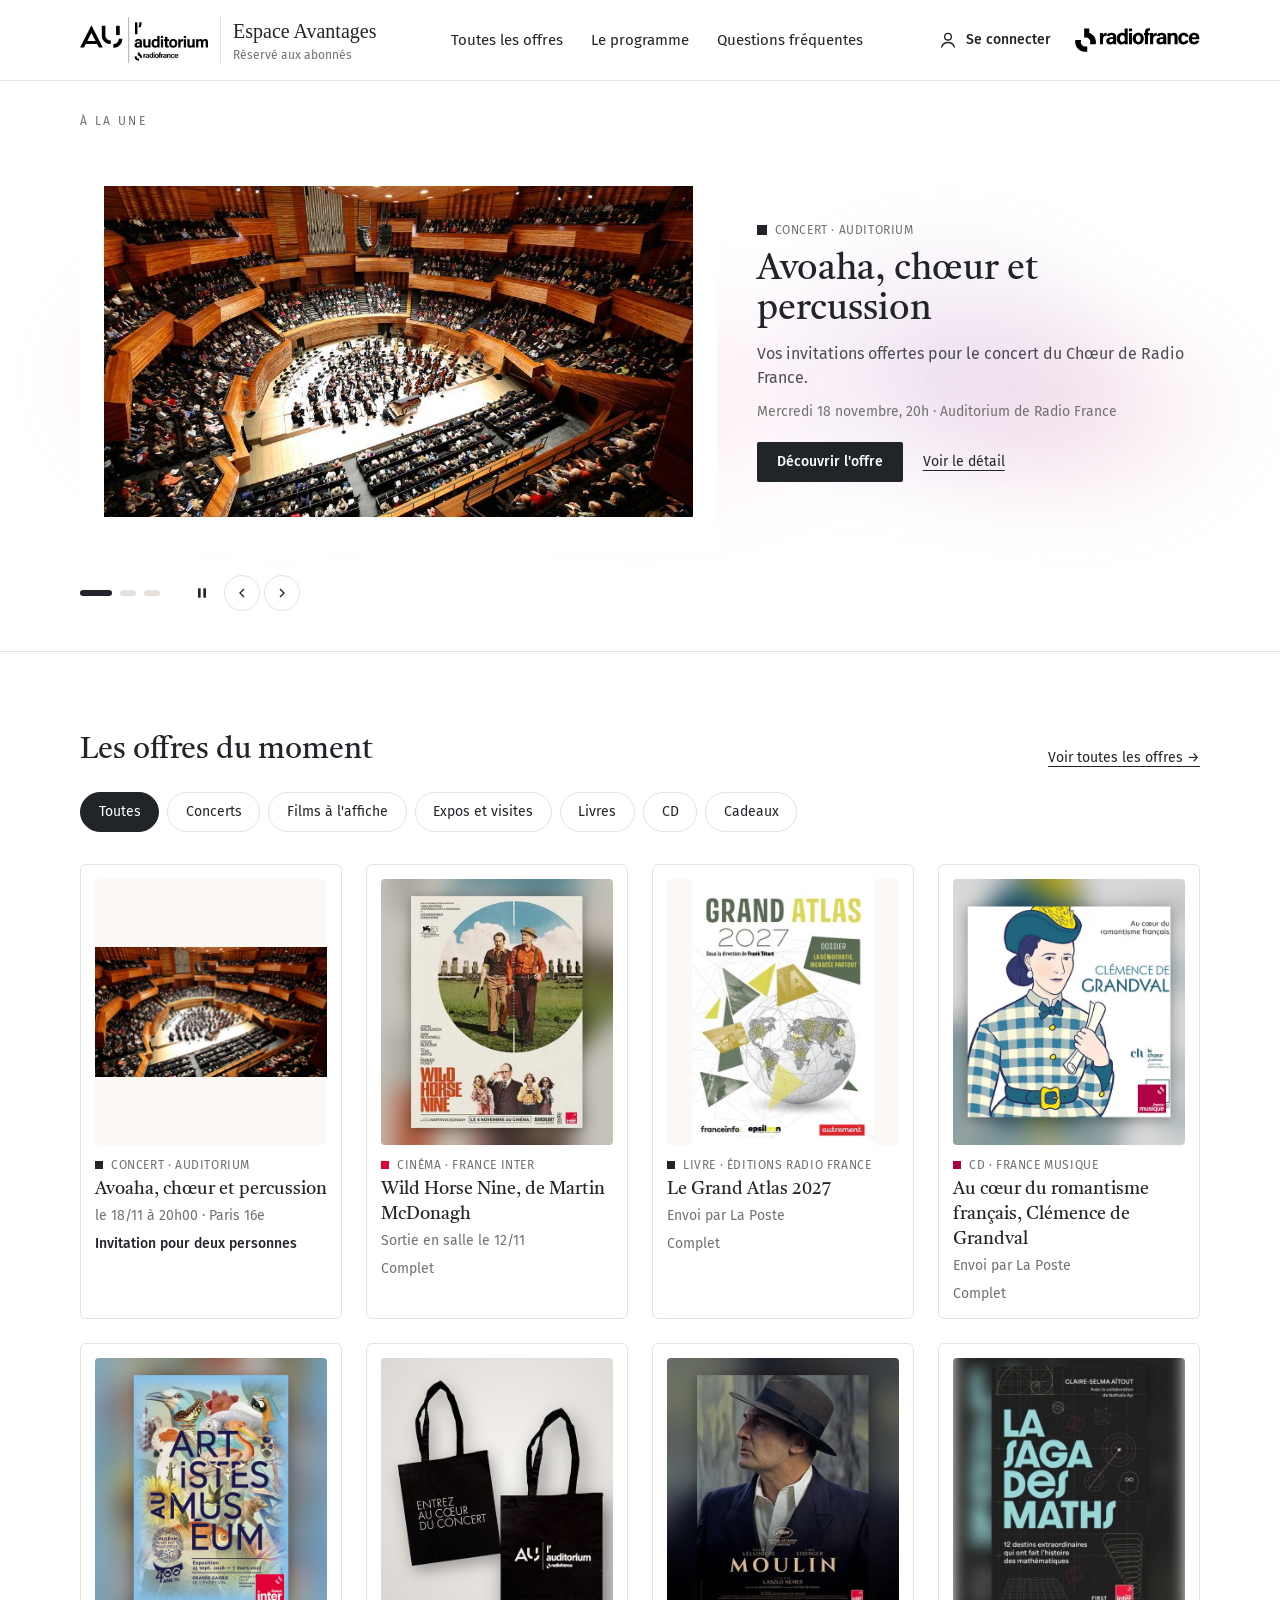
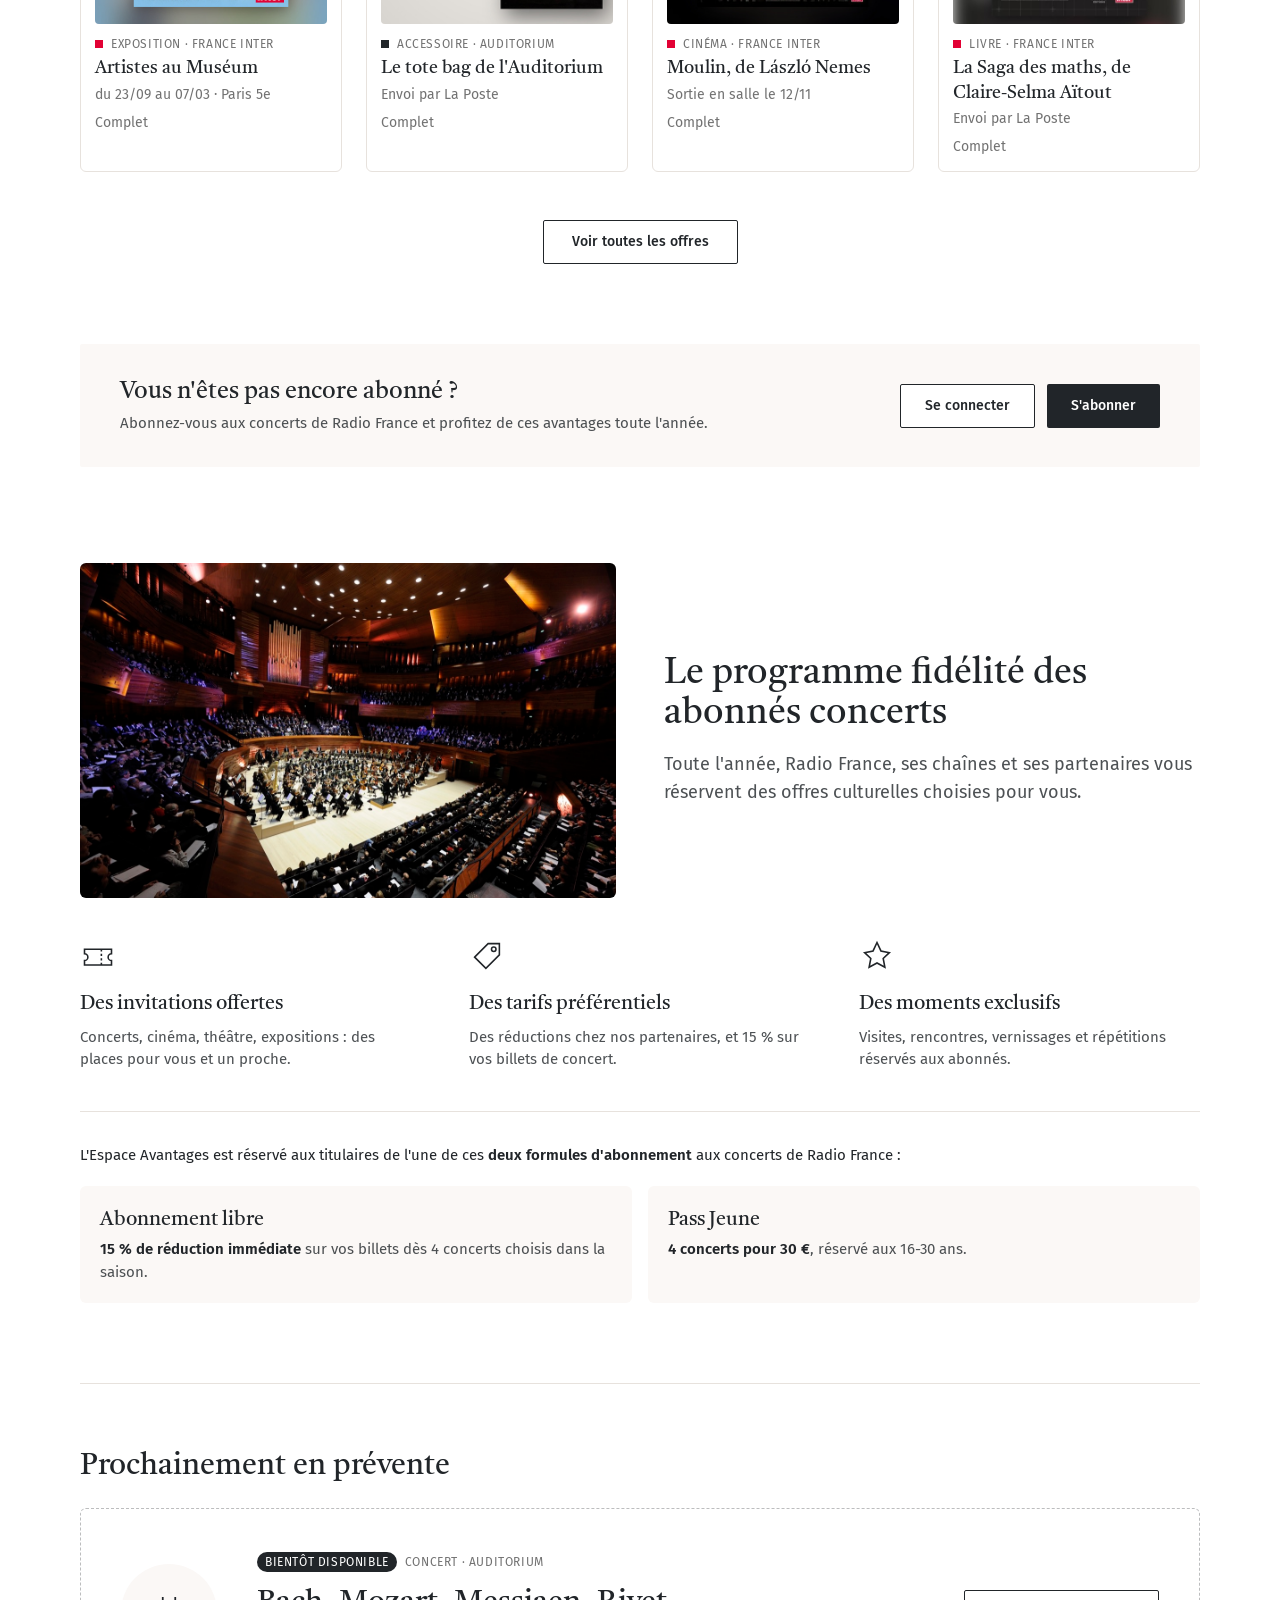
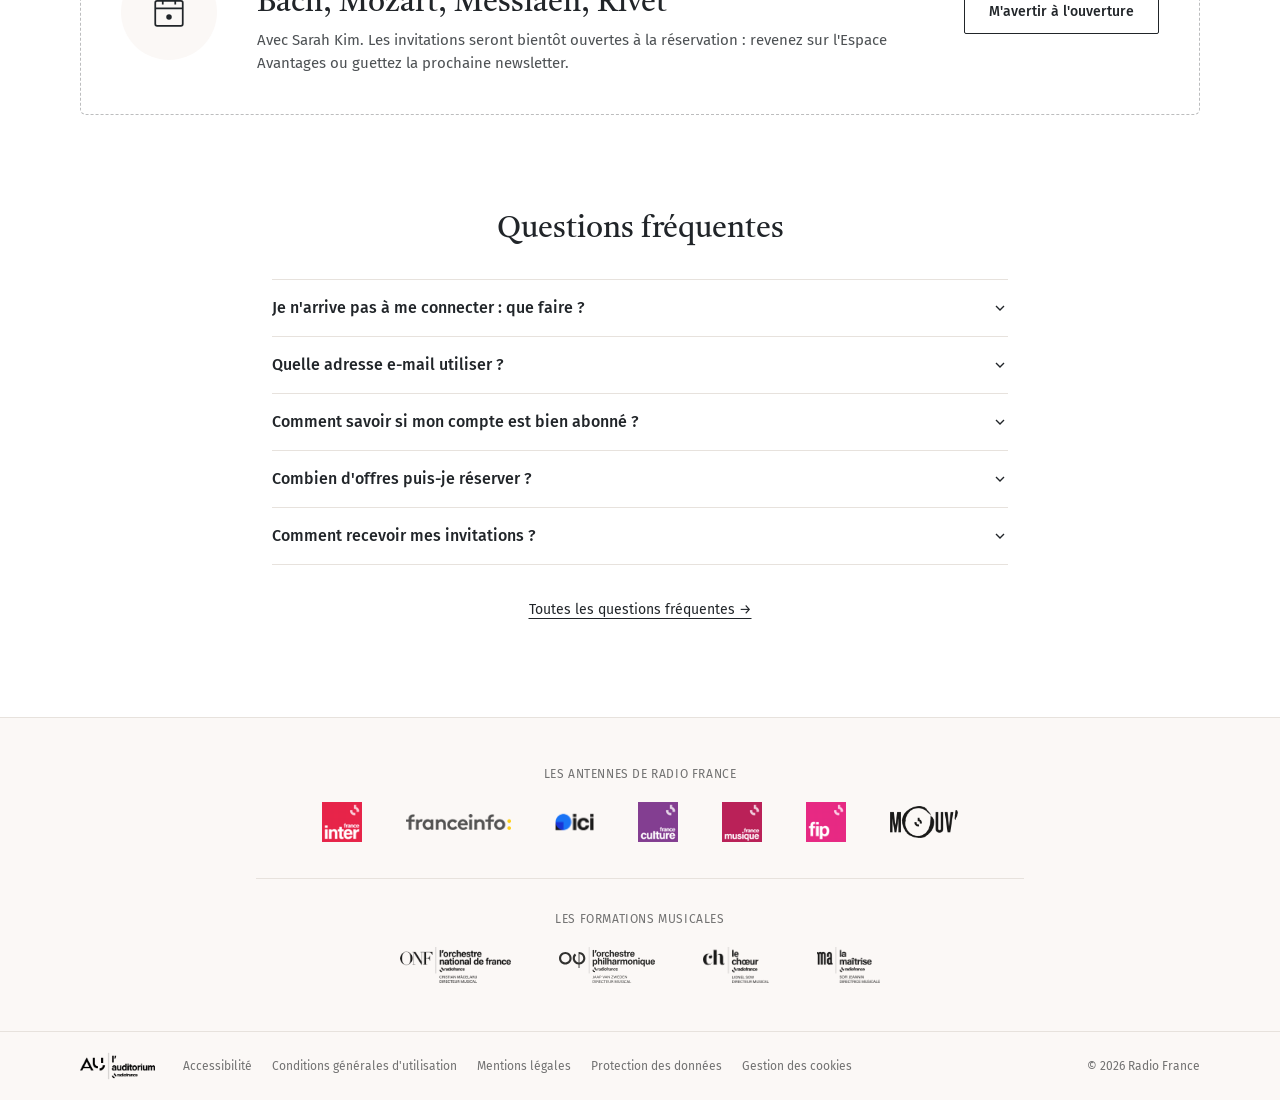
==== commit bb978980: "Pied de page : logos rapprochés et centrés Co-Authored-By: Claude Opus 5.5 <noreply@anthropic.com>" ====
--- a/avantage-v5.html
+++ b/avantage-v5.html
@@ -18,7 +18,7 @@
     <link rel="preconnect" href="https://fonts.googleapis.com">
     <link rel="preconnect" href="https://fonts.gstatic.com" crossorigin>
     <link href="https://fonts.googleapis.com/css2?family=Castoro:ital@0;1&family=Fira+Sans:wght@400;500;600&display=swap" rel="stylesheet">
-    <link rel="stylesheet" href="style.css?v=202611261158">
+    <link rel="stylesheet" href="style.css?v=202611261200">
     <style>
         .no-scrollbar::-webkit-scrollbar { display: none; }
         .no-scrollbar { scrollbar-width: none; }
@@ -369,14 +369,14 @@
 
     <!-- ============ PIED DE PAGE ============ -->
     <footer class="bg-au-cream border-t border-au-line">
-        <div class="max-w-6xl mx-auto px-4 py-10 md:py-12 space-y-10">
+        <div class="max-w-6xl mx-auto px-4 py-10 md:py-12 space-y-9">
             <div>
                 <p class="text-xs uppercase tracking-wider text-au-grey mb-5 text-center">Les antennes de Radio France</p>
-                <nav class="flex flex-wrap items-center justify-center md:justify-between gap-x-8 gap-y-6" aria-label="Antennes de Radio France"><a href="https://www.radiofrance.fr/franceinter" target="_blank" rel="noopener" class="opacity-90 hover:opacity-100 transition" aria-label="France Inter"><img loading="lazy" src="img/logos/France-Inter.png" alt="France Inter" class="h-10 w-auto"></a><a href="https://www.franceinfo.fr/" target="_blank" rel="noopener" class="opacity-90 hover:opacity-100 transition" aria-label="franceinfo"><img loading="lazy" src="img/logos/Franceinfo.png" alt="franceinfo" class="h-4 w-auto"></a><a href="https://www.ici.fr/" target="_blank" rel="noopener" class="opacity-90 hover:opacity-100 transition" aria-label="ici"><img loading="lazy" src="img/logos/ici.png" alt="ici" class="h-8 w-auto"></a><a href="https://www.radiofrance.fr/franceculture" target="_blank" rel="noopener" class="opacity-90 hover:opacity-100 transition" aria-label="France Culture"><img loading="lazy" src="img/logos/France-Culture.png" alt="France Culture" class="h-10 w-auto"></a><a href="https://www.radiofrance.fr/francemusique" target="_blank" rel="noopener" class="opacity-90 hover:opacity-100 transition" aria-label="France Musique"><img loading="lazy" src="img/logos/France-Musique.png" alt="France Musique" class="h-10 w-auto"></a><a href="https://www.radiofrance.fr/fip" target="_blank" rel="noopener" class="opacity-90 hover:opacity-100 transition" aria-label="Fip"><img loading="lazy" src="img/logos/FIP.png" alt="Fip" class="h-10 w-auto"></a><a href="https://www.radiofrance.fr/mouv" target="_blank" rel="noopener" class="opacity-90 hover:opacity-100 transition" aria-label="Mouv'"><img loading="lazy" src="img/logos/mouv.png" alt="Mouv'" class="h-8 w-auto"></a></nav>
-            </div>
-            <div>
-                <p class="text-xs uppercase tracking-wider text-au-grey mb-5 text-center">Les formations musicales</p>
-                <nav class="flex flex-wrap items-center justify-center md:justify-around gap-x-10 gap-y-6" aria-label="Formations musicales de Radio France"><a href="https://www.maisondelaradioetdelamusique.fr/formations/orchestre-national-de-france" target="_blank" rel="noopener" class="opacity-90 hover:opacity-100 transition" aria-label="Orchestre National de France"><img loading="lazy" src="img/logos/onf-202010.png" alt="Orchestre National de France" class="h-9 w-auto"></a><a href="https://www.maisondelaradioetdelamusique.fr/formations/orchestre-philharmonique-de-radio-france" target="_blank" rel="noopener" class="opacity-90 hover:opacity-100 transition" aria-label="Orchestre Philharmonique de Radio France"><img loading="lazy" src="img/logos/orchestre_philarmonique_4.svg" alt="Orchestre Philharmonique de Radio France" class="h-9 w-auto"></a><a href="https://www.maisondelaradioetdelamusique.fr/formations/choeur-de-radio-france" target="_blank" rel="noopener" class="opacity-90 hover:opacity-100 transition" aria-label="Chœur de Radio France"><img loading="lazy" src="img/logos/ch.png" alt="Chœur de Radio France" class="h-9 w-auto"></a><a href="https://www.maisondelaradioetdelamusique.fr/formations/maitrise-de-radio-france" target="_blank" rel="noopener" class="opacity-90 hover:opacity-100 transition" aria-label="Maîtrise de Radio France"><img loading="lazy" src="img/logos/ma.png" alt="Maîtrise de Radio France" class="h-9 w-auto"></a></nav>
+                <nav class="max-w-3xl mx-auto flex flex-wrap items-center justify-center gap-x-9 md:gap-x-11 gap-y-6" aria-label="Antennes de Radio France"><a href="https://www.radiofrance.fr/franceinter" target="_blank" rel="noopener" class="opacity-90 hover:opacity-100 transition" aria-label="France Inter"><img loading="lazy" src="img/logos/France-Inter.png" alt="France Inter" class="h-10 w-auto"></a><a href="https://www.franceinfo.fr/" target="_blank" rel="noopener" class="opacity-90 hover:opacity-100 transition" aria-label="franceinfo"><img loading="lazy" src="img/logos/Franceinfo.png" alt="franceinfo" class="h-4 w-auto"></a><a href="https://www.ici.fr/" target="_blank" rel="noopener" class="opacity-90 hover:opacity-100 transition" aria-label="ici"><img loading="lazy" src="img/logos/ici.png" alt="ici" class="h-8 w-auto"></a><a href="https://www.radiofrance.fr/franceculture" target="_blank" rel="noopener" class="opacity-90 hover:opacity-100 transition" aria-label="France Culture"><img loading="lazy" src="img/logos/France-Culture.png" alt="France Culture" class="h-10 w-auto"></a><a href="https://www.radiofrance.fr/francemusique" target="_blank" rel="noopener" class="opacity-90 hover:opacity-100 transition" aria-label="France Musique"><img loading="lazy" src="img/logos/France-Musique.png" alt="France Musique" class="h-10 w-auto"></a><a href="https://www.radiofrance.fr/fip" target="_blank" rel="noopener" class="opacity-90 hover:opacity-100 transition" aria-label="Fip"><img loading="lazy" src="img/logos/FIP.png" alt="Fip" class="h-10 w-auto"></a><a href="https://www.radiofrance.fr/mouv" target="_blank" rel="noopener" class="opacity-90 hover:opacity-100 transition" aria-label="Mouv'"><img loading="lazy" src="img/logos/mouv.png" alt="Mouv'" class="h-8 w-auto"></a></nav>
+            </div>
+            <div>
+                <p class="text-xs uppercase tracking-wider text-au-grey mb-5 text-center border-t border-au-line max-w-3xl mx-auto pt-8">Les formations musicales</p>
+                <nav class="max-w-3xl mx-auto flex flex-wrap items-center justify-center gap-x-10 md:gap-x-12 gap-y-6" aria-label="Formations musicales de Radio France"><a href="https://www.maisondelaradioetdelamusique.fr/formations/orchestre-national-de-france" target="_blank" rel="noopener" class="opacity-90 hover:opacity-100 transition" aria-label="Orchestre National de France"><img loading="lazy" src="img/logos/onf-202010.png" alt="Orchestre National de France" class="h-9 w-auto"></a><a href="https://www.maisondelaradioetdelamusique.fr/formations/orchestre-philharmonique-de-radio-france" target="_blank" rel="noopener" class="opacity-90 hover:opacity-100 transition" aria-label="Orchestre Philharmonique de Radio France"><img loading="lazy" src="img/logos/orchestre_philarmonique_4.svg" alt="Orchestre Philharmonique de Radio France" class="h-9 w-auto"></a><a href="https://www.maisondelaradioetdelamusique.fr/formations/choeur-de-radio-france" target="_blank" rel="noopener" class="opacity-90 hover:opacity-100 transition" aria-label="Chœur de Radio France"><img loading="lazy" src="img/logos/ch.png" alt="Chœur de Radio France" class="h-9 w-auto"></a><a href="https://www.maisondelaradioetdelamusique.fr/formations/maitrise-de-radio-france" target="_blank" rel="noopener" class="opacity-90 hover:opacity-100 transition" aria-label="Maîtrise de Radio France"><img loading="lazy" src="img/logos/ma.png" alt="Maîtrise de Radio France" class="h-9 w-auto"></a></nav>
             </div>
         </div>
         <div class="border-t border-au-line">
--- a/style.css
+++ b/style.css
@@ -1 +1 @@
-*,:after,:before{--tw-border-spacing-x:0;--tw-border-spacing-y:0;--tw-translate-x:0;--tw-translate-y:0;--tw-rotate:0;--tw-skew-x:0;--tw-skew-y:0;--tw-scale-x:1;--tw-scale-y:1;--tw-pan-x: ;--tw-pan-y: ;--tw-pinch-zoom: ;--tw-scroll-snap-strictness:proximity;--tw-gradient-from-position: ;--tw-gradient-via-position: ;--tw-gradient-to-position: ;--tw-ordinal: ;--tw-slashed-zero: ;--tw-numeric-figure: ;--tw-numeric-spacing: ;--tw-numeric-fraction: ;--tw-ring-inset: ;--tw-ring-offset-width:0px;--tw-ring-offset-color:#fff;--tw-ring-color:rgba(59,130,246,.5);--tw-ring-offset-shadow:0 0 #0000;--tw-ring-shadow:0 0 #0000;--tw-shadow:0 0 #0000;--tw-shadow-colored:0 0 #0000;--tw-blur: ;--tw-brightness: ;--tw-contrast: ;--tw-grayscale: ;--tw-hue-rotate: ;--tw-invert: ;--tw-saturate: ;--tw-sepia: ;--tw-drop-shadow: ;--tw-backdrop-blur: ;--tw-backdrop-brightness: ;--tw-backdrop-contrast: ;--tw-backdrop-grayscale: ;--tw-backdrop-hue-rotate: ;--tw-backdrop-invert: ;--tw-backdrop-opacity: ;--tw-backdrop-saturate: ;--tw-backdrop-sepia: ;--tw-contain-size: ;--tw-contain-layout: ;--tw-contain-paint: ;--tw-contain-style: }::backdrop{--tw-border-spacing-x:0;--tw-border-spacing-y:0;--tw-translate-x:0;--tw-translate-y:0;--tw-rotate:0;--tw-skew-x:0;--tw-skew-y:0;--tw-scale-x:1;--tw-scale-y:1;--tw-pan-x: ;--tw-pan-y: ;--tw-pinch-zoom: ;--tw-scroll-snap-strictness:proximity;--tw-gradient-from-position: ;--tw-gradient-via-position: ;--tw-gradient-to-position: ;--tw-ordinal: ;--tw-slashed-zero: ;--tw-numeric-figure: ;--tw-numeric-spacing: ;--tw-numeric-fraction: ;--tw-ring-inset: ;--tw-ring-offset-width:0px;--tw-ring-offset-color:#fff;--tw-ring-color:rgba(59,130,246,.5);--tw-ring-offset-shadow:0 0 #0000;--tw-ring-shadow:0 0 #0000;--tw-shadow:0 0 #0000;--tw-shadow-colored:0 0 #0000;--tw-blur: ;--tw-brightness: ;--tw-contrast: ;--tw-grayscale: ;--tw-hue-rotate: ;--tw-invert: ;--tw-saturate: ;--tw-sepia: ;--tw-drop-shadow: ;--tw-backdrop-blur: ;--tw-backdrop-brightness: ;--tw-backdrop-contrast: ;--tw-backdrop-grayscale: ;--tw-backdrop-hue-rotate: ;--tw-backdrop-invert: ;--tw-backdrop-opacity: ;--tw-backdrop-saturate: ;--tw-backdrop-sepia: ;--tw-contain-size: ;--tw-contain-layout: ;--tw-contain-paint: ;--tw-contain-style: }/*! tailwindcss v3.4.17 | MIT License | https://tailwindcss.com*/*,:after,:before{box-sizing:border-box;border:0 solid #e5e7eb}:after,:before{--tw-content:""}:host,html{line-height:1.5;-webkit-text-size-adjust:100%;-moz-tab-size:4;-o-tab-size:4;tab-size:4;font-family:Fira Sans,Arial,sans-serif;font-feature-settings:normal;font-variation-settings:normal;-webkit-tap-highlight-color:transparent}body{margin:0;line-height:inherit}hr{height:0;color:inherit;border-top-width:1px}abbr:where([title]){-webkit-text-decoration:underline dotted;text-decoration:underline dotted}h1,h2,h3,h4,h5,h6{font-size:inherit;font-weight:inherit}a{color:inherit;text-decoration:inherit}b,strong{font-weight:bolder}code,kbd,pre,samp{font-family:ui-monospace,SFMono-Regular,Menlo,Monaco,Consolas,Liberation Mono,Courier New,monospace;font-feature-settings:normal;font-variation-settings:normal;font-size:1em}small{font-size:80%}sub,sup{font-size:75%;line-height:0;position:relative;vertical-align:baseline}sub{bottom:-.25em}sup{top:-.5em}table{text-indent:0;border-color:inherit;border-collapse:collapse}button,input,optgroup,select,textarea{font-family:inherit;font-feature-settings:inherit;font-variation-settings:inherit;font-size:100%;font-weight:inherit;line-height:inherit;letter-spacing:inherit;color:inherit;margin:0;padding:0}button,select{text-transform:none}button,input:where([type=button]),input:where([type=reset]),input:where([type=submit]){-webkit-appearance:button;background-color:transparent;background-image:none}:-moz-focusring{outline:auto}:-moz-ui-invalid{box-shadow:none}progress{vertical-align:baseline}::-webkit-inner-spin-button,::-webkit-outer-spin-button{height:auto}[type=search]{-webkit-appearance:textfield;outline-offset:-2px}::-webkit-search-decoration{-webkit-appearance:none}::-webkit-file-upload-button{-webkit-appearance:button;font:inherit}summary{display:list-item}blockquote,dd,dl,figure,h1,h2,h3,h4,h5,h6,hr,p,pre{margin:0}fieldset{margin:0}fieldset,legend{padding:0}menu,ol,ul{list-style:none;margin:0;padding:0}dialog{padding:0}textarea{resize:vertical}input::-moz-placeholder,textarea::-moz-placeholder{opacity:1;color:#9ca3af}input::placeholder,textarea::placeholder{opacity:1;color:#9ca3af}[role=button],button{cursor:pointer}:disabled{cursor:default}audio,canvas,embed,iframe,img,object,svg,video{display:block;vertical-align:middle}img,video{max-width:100%;height:auto}[hidden]:where(:not([hidden=until-found])){display:none}.fixed{position:fixed}.absolute{position:absolute}.relative{position:relative}.sticky{position:sticky}.inset-0{inset:0}.top-0{top:0}.isolate{isolation:isolate}.z-30{z-index:30}.z-40{z-index:40}.-mx-4{margin-left:-1rem;margin-right:-1rem}.mx-auto{margin-left:auto;margin-right:auto}.mb-4{margin-bottom:1rem}.mb-5{margin-bottom:1.25rem}.mb-6{margin-bottom:1.5rem}.mr-2{margin-right:.5rem}.mt-0\.5{margin-top:.125rem}.mt-1{margin-top:.25rem}.mt-1\.5{margin-top:.375rem}.mt-10{margin-top:2.5rem}.mt-16{margin-top:4rem}.mt-2{margin-top:.5rem}.mt-2\.5{margin-top:.625rem}.mt-3{margin-top:.75rem}.mt-4{margin-top:1rem}.mt-5{margin-top:1.25rem}.mt-6{margin-top:1.5rem}.mt-8{margin-top:2rem}.mt-auto{margin-top:auto}.block{display:block}.flex{display:flex}.inline-flex{display:inline-flex}.grid{display:grid}.hidden{display:none}.aspect-\[16\/10\]{aspect-ratio:16/10}.aspect-\[4\/3\]{aspect-ratio:4/3}.aspect-\[540\/620\]{aspect-ratio:540/620}.h-1{height:.25rem}.h-1\.5{height:.375rem}.h-10{height:2.5rem}.h-11{height:2.75rem}.h-16{height:4rem}.h-2{height:.5rem}.h-2\.5{height:.625rem}.h-20{height:5rem}.h-4{height:1rem}.h-5{height:1.25rem}.h-6{height:1.5rem}.h-7{height:1.75rem}.h-8{height:2rem}.h-9{height:2.25rem}.h-full{height:100%}.max-h-\[90vh\]{max-height:90vh}.w-16{width:4rem}.w-2{width:.5rem}.w-2\.5{width:.625rem}.w-20{width:5rem}.w-4{width:1rem}.w-5{width:1.25rem}.w-6{width:1.5rem}.w-8{width:2rem}.w-9{width:2.25rem}.w-\[44\%\]{width:44%}.w-\[62\%\]{width:62%}.w-auto{width:auto}.w-full{width:100%}.min-w-0{min-width:0}.max-w-3xl{max-width:48rem}.max-w-6xl{max-width:72rem}.flex-1{flex:1 1 0%}.flex-shrink{flex-shrink:1}.shrink-0{flex-shrink:0}.transform{transform:translate(var(--tw-translate-x),var(--tw-translate-y)) rotate(var(--tw-rotate)) skewX(var(--tw-skew-x)) skewY(var(--tw-skew-y)) scaleX(var(--tw-scale-x)) scaleY(var(--tw-scale-y))}.cursor-pointer{cursor:pointer}.snap-x{scroll-snap-type:x var(--tw-scroll-snap-strictness)}.snap-mandatory{--tw-scroll-snap-strictness:mandatory}.snap-start{scroll-snap-align:start}.scroll-mt-28{scroll-margin-top:7rem}.scroll-px-4{scroll-padding-left:1rem;scroll-padding-right:1rem}.grid-cols-1{grid-template-columns:repeat(1,minmax(0,1fr))}.flex-col{flex-direction:column}.flex-wrap{flex-wrap:wrap}.place-items-center{place-items:center}.items-start{align-items:flex-start}.items-end{align-items:flex-end}.items-center{align-items:center}.items-baseline{align-items:baseline}.justify-center{justify-content:center}.justify-between{justify-content:space-between}.gap-0{gap:0}.gap-1{gap:.25rem}.gap-1\.5{gap:.375rem}.gap-2{gap:.5rem}.gap-2\.5{gap:.625rem}.gap-3{gap:.75rem}.gap-4{gap:1rem}.gap-5{gap:1.25rem}.gap-6{gap:1.5rem}.gap-8{gap:2rem}.gap-x-10{-moz-column-gap:2.5rem;column-gap:2.5rem}.gap-x-5{-moz-column-gap:1.25rem;column-gap:1.25rem}.gap-x-8{-moz-column-gap:2rem;column-gap:2rem}.gap-y-2{row-gap:.5rem}.gap-y-6{row-gap:1.5rem}.space-y-1>:not([hidden])~:not([hidden]){--tw-space-y-reverse:0;margin-top:calc(.25rem*(1 - var(--tw-space-y-reverse)));margin-bottom:calc(.25rem*var(--tw-space-y-reverse))}.space-y-10>:not([hidden])~:not([hidden]){--tw-space-y-reverse:0;margin-top:calc(2.5rem*(1 - var(--tw-space-y-reverse)));margin-bottom:calc(2.5rem*var(--tw-space-y-reverse))}.space-y-2>:not([hidden])~:not([hidden]){--tw-space-y-reverse:0;margin-top:calc(.5rem*(1 - var(--tw-space-y-reverse)));margin-bottom:calc(.5rem*var(--tw-space-y-reverse))}.space-y-3>:not([hidden])~:not([hidden]){--tw-space-y-reverse:0;margin-top:calc(.75rem*(1 - var(--tw-space-y-reverse)));margin-bottom:calc(.75rem*var(--tw-space-y-reverse))}.space-y-5>:not([hidden])~:not([hidden]){--tw-space-y-reverse:0;margin-top:calc(1.25rem*(1 - var(--tw-space-y-reverse)));margin-bottom:calc(1.25rem*var(--tw-space-y-reverse))}.self-start{align-self:flex-start}.overflow-hidden{overflow:hidden}.overflow-x-auto{overflow-x:auto}.overflow-y-auto{overflow-y:auto}.whitespace-nowrap{white-space:nowrap}.rounded{border-radius:.25rem}.rounded-full{border-radius:9999px}.rounded-md{border-radius:.375rem}.rounded-sm{border-radius:.125rem}.rounded-t-lg{border-top-left-radius:.5rem;border-top-right-radius:.5rem}.border{border-width:1px}.border-b{border-bottom-width:1px}.border-l{border-left-width:1px}.border-t{border-top-width:1px}.border-dashed{border-style:dashed}.border-au-ink{--tw-border-opacity:1;border-color:rgb(33 37 41/var(--tw-border-opacity,1))}.border-au-ink\/30{border-color:rgba(33,37,41,.3)}.border-au-line{--tw-border-opacity:1;border-color:rgb(231 226 221/var(--tw-border-opacity,1))}.bg-\[\#5CFFA6\]{--tw-bg-opacity:1;background-color:rgb(92 255 166/var(--tw-bg-opacity,1))}.bg-au-cream{--tw-bg-opacity:1;background-color:rgb(251 248 246/var(--tw-bg-opacity,1))}.bg-au-ink{--tw-bg-opacity:1;background-color:rgb(33 37 41/var(--tw-bg-opacity,1))}.bg-au-line{--tw-bg-opacity:1;background-color:rgb(231 226 221/var(--tw-bg-opacity,1))}.bg-black\/40{background-color:rgba(0,0,0,.4)}.bg-fc{background-color:rgb(117 42 131/var(--tw-bg-opacity,1))}.bg-fc,.bg-fi{--tw-bg-opacity:1}.bg-fi{background-color:rgb(226 1 52/var(--tw-bg-opacity,1))}.bg-fm{--tw-bg-opacity:1;background-color:rgb(168 0 65/var(--tw-bg-opacity,1))}.bg-white{--tw-bg-opacity:1;background-color:rgb(255 255 255/var(--tw-bg-opacity,1))}.object-contain{-o-object-fit:contain;object-fit:contain}.object-cover{-o-object-fit:cover;object-fit:cover}.p-1{padding:.25rem}.p-3{padding:.75rem}.p-4{padding:1rem}.p-5{padding:1.25rem}.p-6{padding:1.5rem}.px-2{padding-left:.5rem;padding-right:.5rem}.px-2\.5{padding-left:.625rem;padding-right:.625rem}.px-3{padding-left:.75rem;padding-right:.75rem}.px-4{padding-left:1rem;padding-right:1rem}.px-5{padding-left:1.25rem;padding-right:1.25rem}.px-6{padding-left:1.5rem;padding-right:1.5rem}.px-7{padding-left:1.75rem;padding-right:1.75rem}.py-0\.5{padding-top:.125rem;padding-bottom:.125rem}.py-1{padding-top:.25rem;padding-bottom:.25rem}.py-10{padding-top:2.5rem;padding-bottom:2.5rem}.py-16{padding-top:4rem;padding-bottom:4rem}.py-4{padding-top:1rem;padding-bottom:1rem}.py-5{padding-top:1.25rem;padding-bottom:1.25rem}.py-7{padding-top:1.75rem;padding-bottom:1.75rem}.pb-16{padding-bottom:4rem}.pb-3{padding-bottom:.75rem}.pb-8{padding-bottom:2rem}.pl-2\.5{padding-left:.625rem}.pt-12{padding-top:3rem}.pt-14{padding-top:3.5rem}.pt-16{padding-top:4rem}.pt-5{padding-top:1.25rem}.pt-6{padding-top:1.5rem}.pt-8{padding-top:2rem}.text-center{text-align:center}.font-nl{font-family:Georgia,Times New Roman,serif}.font-sans{font-family:Fira Sans,Arial,sans-serif}.font-serif{font-family:Castoro,Georgia,serif}.text-2xl{font-size:1.5rem;line-height:2rem}.text-3xl{font-size:1.875rem;line-height:2.25rem}.text-\[11px\]{font-size:11px}.text-\[15px\]{font-size:15px}.text-\[16px\]{font-size:16px}.text-base{font-size:1rem;line-height:1.5rem}.text-lg{font-size:1.125rem;line-height:1.75rem}.text-sm{font-size:.875rem;line-height:1.25rem}.text-xl{font-size:1.25rem;line-height:1.75rem}.text-xs{font-size:.75rem;line-height:1rem}.font-medium{font-weight:500}.font-semibold{font-weight:600}.uppercase{text-transform:uppercase}.leading-none{line-height:1}.leading-relaxed{line-height:1.625}.leading-snug{line-height:1.375}.leading-tight{line-height:1.25}.tracking-\[0\.2em\]{letter-spacing:.2em}.tracking-wider{letter-spacing:.05em}.text-au-grey{--tw-text-opacity:1;color:rgb(114 114 114/var(--tw-text-opacity,1))}.text-au-ink{--tw-text-opacity:1;color:rgb(33 37 41/var(--tw-text-opacity,1))}.text-au-ink\/80{color:rgba(33,37,41,.8)}.text-au-ink\/90{color:rgba(33,37,41,.9)}.text-fm{--tw-text-opacity:1;color:rgb(168 0 65/var(--tw-text-opacity,1))}.text-white{--tw-text-opacity:1;color:rgb(255 255 255/var(--tw-text-opacity,1))}.underline{text-decoration-line:underline}.underline-offset-4{text-underline-offset:4px}.antialiased{-webkit-font-smoothing:antialiased;-moz-osx-font-smoothing:grayscale}.accent-\[\#212529\]{accent-color:#212529}.opacity-90{opacity:.9}.outline{outline-style:solid}.blur{--tw-blur:blur(8px)}.blur,.filter{filter:var(--tw-blur) var(--tw-brightness) var(--tw-contrast) var(--tw-grayscale) var(--tw-hue-rotate) var(--tw-invert) var(--tw-saturate) var(--tw-sepia) var(--tw-drop-shadow)}.transition{transition-property:color,background-color,border-color,text-decoration-color,fill,stroke,opacity,box-shadow,transform,filter,-webkit-backdrop-filter;transition-property:color,background-color,border-color,text-decoration-color,fill,stroke,opacity,box-shadow,transform,filter,backdrop-filter;transition-property:color,background-color,border-color,text-decoration-color,fill,stroke,opacity,box-shadow,transform,filter,backdrop-filter,-webkit-backdrop-filter;transition-timing-function:cubic-bezier(.4,0,.2,1);transition-duration:.15s}.transition-all{transition-property:all;transition-timing-function:cubic-bezier(.4,0,.2,1);transition-duration:.15s}.duration-300{transition-duration:.3s}.after\:w-px:after{content:var(--tw-content);width:1px}.after\:shrink-0:after{content:var(--tw-content);flex-shrink:0}.after\:content-\[\"\"\]:after,.after\:content-\[\'\'\]:after{--tw-content:"";content:var(--tw-content)}.hover\:border-au-ink\/40:hover{border-color:rgba(33,37,41,.4)}.hover\:bg-au-cream:hover{--tw-bg-opacity:1;background-color:rgb(251 248 246/var(--tw-bg-opacity,1))}.hover\:bg-au-ink:hover{--tw-bg-opacity:1;background-color:rgb(33 37 41/var(--tw-bg-opacity,1))}.hover\:bg-black:hover{--tw-bg-opacity:1;background-color:rgb(0 0 0/var(--tw-bg-opacity,1))}.hover\:bg-white:hover{--tw-bg-opacity:1;background-color:rgb(255 255 255/var(--tw-bg-opacity,1))}.hover\:text-white:hover{--tw-text-opacity:1;color:rgb(255 255 255/var(--tw-text-opacity,1))}.hover\:underline:hover{text-decoration-line:underline}.hover\:opacity-100:hover{opacity:1}.hover\:shadow-\[0_6px_20px_-12px_rgba\(0\2c 0\2c 0\2c 0\.25\)\]:hover{--tw-shadow:0 6px 20px -12px rgba(0,0,0,.25);--tw-shadow-colored:0 6px 20px -12px var(--tw-shadow-color);box-shadow:var(--tw-ring-offset-shadow,0 0 #0000),var(--tw-ring-shadow,0 0 #0000),var(--tw-shadow)}.focus\:border-au-ink:focus{--tw-border-opacity:1;border-color:rgb(33 37 41/var(--tw-border-opacity,1))}.focus\:outline-none:focus{outline:2px solid transparent;outline-offset:2px}.group:hover .group-hover\:scale-\[1\.03\]{--tw-scale-x:1.03;--tw-scale-y:1.03;transform:translate(var(--tw-translate-x),var(--tw-translate-y)) rotate(var(--tw-rotate)) skewX(var(--tw-skew-x)) skewY(var(--tw-skew-y)) scaleX(var(--tw-scale-x)) scaleY(var(--tw-scale-y))}.group:hover .group-hover\:underline{text-decoration-line:underline}@media (min-width:640px){.sm\:block{display:block}.sm\:h-9{height:2.25rem}.sm\:w-\[30\%\]{width:30%}.sm\:w-\[42\%\]{width:42%}.sm\:grid-cols-2{grid-template-columns:repeat(2,minmax(0,1fr))}.sm\:grid-cols-3{grid-template-columns:repeat(3,minmax(0,1fr))}.sm\:gap-3{gap:.75rem}.sm\:pl-3{padding-left:.75rem}.sm\:text-lg{font-size:1.125rem;line-height:1.75rem}.sm\:text-xs{font-size:.75rem;line-height:1rem}}@media (min-width:768px){.md\:sticky{position:sticky}.md\:top-28{top:7rem}.md\:col-span-5{grid-column:span 5/span 5}.md\:col-span-6{grid-column:span 6/span 6}.md\:col-span-7{grid-column:span 7/span 7}.md\:mx-0{margin-left:0;margin-right:0}.md\:mb-6{margin-bottom:1.5rem}.md\:mb-8{margin-bottom:2rem}.md\:ml-auto{margin-left:auto}.md\:mt-12{margin-top:3rem}.md\:mt-24{margin-top:6rem}.md\:mt-8{margin-top:2rem}.md\:inline{display:inline}.md\:grid{display:grid}.md\:aspect-\[16\/10\]{aspect-ratio:16/10}.md\:h-10{height:2.5rem}.md\:h-12{height:3rem}.md\:h-20{height:5rem}.md\:h-24{height:6rem}.md\:h-6{height:1.5rem}.md\:w-10{width:2.5rem}.md\:w-20{width:5rem}.md\:w-24{width:6rem}.md\:w-auto{width:auto}.md\:max-w-lg{max-width:32rem}.md\:scroll-px-0{scroll-padding-left:0;scroll-padding-right:0}.md\:grid-cols-12{grid-template-columns:repeat(12,minmax(0,1fr))}.md\:grid-cols-3{grid-template-columns:repeat(3,minmax(0,1fr))}.md\:grid-cols-4{grid-template-columns:repeat(4,minmax(0,1fr))}.md\:grid-cols-5{grid-template-columns:repeat(5,minmax(0,1fr))}.md\:flex-row{flex-direction:row}.md\:items-center{align-items:center}.md\:justify-start{justify-content:flex-start}.md\:justify-between{justify-content:space-between}.md\:justify-around{justify-content:space-around}.md\:gap-10{gap:2.5rem}.md\:gap-12{gap:3rem}.md\:gap-5{gap:1.25rem}.md\:gap-6{gap:1.5rem}.md\:self-center{align-self:center}.md\:overflow-visible{overflow:visible}.md\:rounded-sm{border-radius:.125rem}.md\:p-10{padding:2.5rem}.md\:p-3\.5{padding:.875rem}.md\:p-6{padding:1.5rem}.md\:p-8{padding:2rem}.md\:px-0{padding-left:0;padding-right:0}.md\:px-10{padding-left:2.5rem;padding-right:2.5rem}.md\:py-12{padding-top:3rem;padding-bottom:3rem}.md\:py-16{padding-top:4rem;padding-bottom:4rem}.md\:py-24{padding-top:6rem;padding-bottom:6rem}.md\:py-8{padding-top:2rem;padding-bottom:2rem}.md\:pb-10{padding-bottom:2.5rem}.md\:pb-20{padding-bottom:5rem}.md\:pb-24{padding-bottom:6rem}.md\:pt-0{padding-top:0}.md\:pt-10{padding-top:2.5rem}.md\:pt-12{padding-top:3rem}.md\:pt-16{padding-top:4rem}.md\:pt-20{padding-top:5rem}.md\:pt-24{padding-top:6rem}.md\:pt-8{padding-top:2rem}.md\:text-2xl{font-size:1.5rem;line-height:2rem}.md\:text-3xl{font-size:1.875rem;line-height:2.25rem}.md\:text-4xl{font-size:2.25rem;line-height:2.5rem}.md\:text-5xl{font-size:3rem;line-height:1}.md\:text-base{font-size:1rem;line-height:1.5rem}.md\:text-lg{font-size:1.125rem;line-height:1.75rem}.md\:text-xl{font-size:1.25rem;line-height:1.75rem}.md\:after\:hidden:after{content:var(--tw-content);display:none}}@media (min-width:1024px){.lg\:col-span-4{grid-column:span 4/span 4}.lg\:col-span-5{grid-column:span 5/span 5}.lg\:col-span-6{grid-column:span 6/span 6}.lg\:col-span-8{grid-column:span 8/span 8}.lg\:col-start-7{grid-column-start:7}.lg\:flex{display:flex}.lg\:hidden{display:none}.lg\:grid-cols-12{grid-template-columns:repeat(12,minmax(0,1fr))}.lg\:grid-cols-2{grid-template-columns:repeat(2,minmax(0,1fr))}.lg\:grid-cols-4{grid-template-columns:repeat(4,minmax(0,1fr))}.lg\:gap-12{gap:3rem}}@media (min-width:1280px){.xl\:gap-7{gap:1.75rem}}+*,:after,:before{--tw-border-spacing-x:0;--tw-border-spacing-y:0;--tw-translate-x:0;--tw-translate-y:0;--tw-rotate:0;--tw-skew-x:0;--tw-skew-y:0;--tw-scale-x:1;--tw-scale-y:1;--tw-pan-x: ;--tw-pan-y: ;--tw-pinch-zoom: ;--tw-scroll-snap-strictness:proximity;--tw-gradient-from-position: ;--tw-gradient-via-position: ;--tw-gradient-to-position: ;--tw-ordinal: ;--tw-slashed-zero: ;--tw-numeric-figure: ;--tw-numeric-spacing: ;--tw-numeric-fraction: ;--tw-ring-inset: ;--tw-ring-offset-width:0px;--tw-ring-offset-color:#fff;--tw-ring-color:rgba(59,130,246,.5);--tw-ring-offset-shadow:0 0 #0000;--tw-ring-shadow:0 0 #0000;--tw-shadow:0 0 #0000;--tw-shadow-colored:0 0 #0000;--tw-blur: ;--tw-brightness: ;--tw-contrast: ;--tw-grayscale: ;--tw-hue-rotate: ;--tw-invert: ;--tw-saturate: ;--tw-sepia: ;--tw-drop-shadow: ;--tw-backdrop-blur: ;--tw-backdrop-brightness: ;--tw-backdrop-contrast: ;--tw-backdrop-grayscale: ;--tw-backdrop-hue-rotate: ;--tw-backdrop-invert: ;--tw-backdrop-opacity: ;--tw-backdrop-saturate: ;--tw-backdrop-sepia: ;--tw-contain-size: ;--tw-contain-layout: ;--tw-contain-paint: ;--tw-contain-style: }::backdrop{--tw-border-spacing-x:0;--tw-border-spacing-y:0;--tw-translate-x:0;--tw-translate-y:0;--tw-rotate:0;--tw-skew-x:0;--tw-skew-y:0;--tw-scale-x:1;--tw-scale-y:1;--tw-pan-x: ;--tw-pan-y: ;--tw-pinch-zoom: ;--tw-scroll-snap-strictness:proximity;--tw-gradient-from-position: ;--tw-gradient-via-position: ;--tw-gradient-to-position: ;--tw-ordinal: ;--tw-slashed-zero: ;--tw-numeric-figure: ;--tw-numeric-spacing: ;--tw-numeric-fraction: ;--tw-ring-inset: ;--tw-ring-offset-width:0px;--tw-ring-offset-color:#fff;--tw-ring-color:rgba(59,130,246,.5);--tw-ring-offset-shadow:0 0 #0000;--tw-ring-shadow:0 0 #0000;--tw-shadow:0 0 #0000;--tw-shadow-colored:0 0 #0000;--tw-blur: ;--tw-brightness: ;--tw-contrast: ;--tw-grayscale: ;--tw-hue-rotate: ;--tw-invert: ;--tw-saturate: ;--tw-sepia: ;--tw-drop-shadow: ;--tw-backdrop-blur: ;--tw-backdrop-brightness: ;--tw-backdrop-contrast: ;--tw-backdrop-grayscale: ;--tw-backdrop-hue-rotate: ;--tw-backdrop-invert: ;--tw-backdrop-opacity: ;--tw-backdrop-saturate: ;--tw-backdrop-sepia: ;--tw-contain-size: ;--tw-contain-layout: ;--tw-contain-paint: ;--tw-contain-style: }/*! tailwindcss v3.4.17 | MIT License | https://tailwindcss.com*/*,:after,:before{box-sizing:border-box;border:0 solid #e5e7eb}:after,:before{--tw-content:""}:host,html{line-height:1.5;-webkit-text-size-adjust:100%;-moz-tab-size:4;-o-tab-size:4;tab-size:4;font-family:Fira Sans,Arial,sans-serif;font-feature-settings:normal;font-variation-settings:normal;-webkit-tap-highlight-color:transparent}body{margin:0;line-height:inherit}hr{height:0;color:inherit;border-top-width:1px}abbr:where([title]){-webkit-text-decoration:underline dotted;text-decoration:underline dotted}h1,h2,h3,h4,h5,h6{font-size:inherit;font-weight:inherit}a{color:inherit;text-decoration:inherit}b,strong{font-weight:bolder}code,kbd,pre,samp{font-family:ui-monospace,SFMono-Regular,Menlo,Monaco,Consolas,Liberation Mono,Courier New,monospace;font-feature-settings:normal;font-variation-settings:normal;font-size:1em}small{font-size:80%}sub,sup{font-size:75%;line-height:0;position:relative;vertical-align:baseline}sub{bottom:-.25em}sup{top:-.5em}table{text-indent:0;border-color:inherit;border-collapse:collapse}button,input,optgroup,select,textarea{font-family:inherit;font-feature-settings:inherit;font-variation-settings:inherit;font-size:100%;font-weight:inherit;line-height:inherit;letter-spacing:inherit;color:inherit;margin:0;padding:0}button,select{text-transform:none}button,input:where([type=button]),input:where([type=reset]),input:where([type=submit]){-webkit-appearance:button;background-color:transparent;background-image:none}:-moz-focusring{outline:auto}:-moz-ui-invalid{box-shadow:none}progress{vertical-align:baseline}::-webkit-inner-spin-button,::-webkit-outer-spin-button{height:auto}[type=search]{-webkit-appearance:textfield;outline-offset:-2px}::-webkit-search-decoration{-webkit-appearance:none}::-webkit-file-upload-button{-webkit-appearance:button;font:inherit}summary{display:list-item}blockquote,dd,dl,figure,h1,h2,h3,h4,h5,h6,hr,p,pre{margin:0}fieldset{margin:0}fieldset,legend{padding:0}menu,ol,ul{list-style:none;margin:0;padding:0}dialog{padding:0}textarea{resize:vertical}input::-moz-placeholder,textarea::-moz-placeholder{opacity:1;color:#9ca3af}input::placeholder,textarea::placeholder{opacity:1;color:#9ca3af}[role=button],button{cursor:pointer}:disabled{cursor:default}audio,canvas,embed,iframe,img,object,svg,video{display:block;vertical-align:middle}img,video{max-width:100%;height:auto}[hidden]:where(:not([hidden=until-found])){display:none}.fixed{position:fixed}.absolute{position:absolute}.relative{position:relative}.sticky{position:sticky}.inset-0{inset:0}.top-0{top:0}.isolate{isolation:isolate}.z-30{z-index:30}.z-40{z-index:40}.-mx-4{margin-left:-1rem;margin-right:-1rem}.mx-auto{margin-left:auto;margin-right:auto}.mb-4{margin-bottom:1rem}.mb-5{margin-bottom:1.25rem}.mb-6{margin-bottom:1.5rem}.mr-2{margin-right:.5rem}.mt-0\.5{margin-top:.125rem}.mt-1{margin-top:.25rem}.mt-1\.5{margin-top:.375rem}.mt-10{margin-top:2.5rem}.mt-16{margin-top:4rem}.mt-2{margin-top:.5rem}.mt-2\.5{margin-top:.625rem}.mt-3{margin-top:.75rem}.mt-4{margin-top:1rem}.mt-5{margin-top:1.25rem}.mt-6{margin-top:1.5rem}.mt-8{margin-top:2rem}.mt-auto{margin-top:auto}.block{display:block}.flex{display:flex}.inline-flex{display:inline-flex}.grid{display:grid}.hidden{display:none}.aspect-\[16\/10\]{aspect-ratio:16/10}.aspect-\[4\/3\]{aspect-ratio:4/3}.aspect-\[540\/620\]{aspect-ratio:540/620}.h-1{height:.25rem}.h-1\.5{height:.375rem}.h-10{height:2.5rem}.h-11{height:2.75rem}.h-16{height:4rem}.h-2{height:.5rem}.h-2\.5{height:.625rem}.h-20{height:5rem}.h-4{height:1rem}.h-5{height:1.25rem}.h-6{height:1.5rem}.h-7{height:1.75rem}.h-8{height:2rem}.h-9{height:2.25rem}.h-full{height:100%}.max-h-\[90vh\]{max-height:90vh}.w-16{width:4rem}.w-2{width:.5rem}.w-2\.5{width:.625rem}.w-20{width:5rem}.w-4{width:1rem}.w-5{width:1.25rem}.w-6{width:1.5rem}.w-8{width:2rem}.w-9{width:2.25rem}.w-\[44\%\]{width:44%}.w-\[62\%\]{width:62%}.w-auto{width:auto}.w-full{width:100%}.min-w-0{min-width:0}.max-w-3xl{max-width:48rem}.max-w-6xl{max-width:72rem}.flex-1{flex:1 1 0%}.flex-shrink{flex-shrink:1}.shrink-0{flex-shrink:0}.transform{transform:translate(var(--tw-translate-x),var(--tw-translate-y)) rotate(var(--tw-rotate)) skewX(var(--tw-skew-x)) skewY(var(--tw-skew-y)) scaleX(var(--tw-scale-x)) scaleY(var(--tw-scale-y))}.cursor-pointer{cursor:pointer}.snap-x{scroll-snap-type:x var(--tw-scroll-snap-strictness)}.snap-mandatory{--tw-scroll-snap-strictness:mandatory}.snap-start{scroll-snap-align:start}.scroll-mt-28{scroll-margin-top:7rem}.scroll-px-4{scroll-padding-left:1rem;scroll-padding-right:1rem}.grid-cols-1{grid-template-columns:repeat(1,minmax(0,1fr))}.flex-col{flex-direction:column}.flex-wrap{flex-wrap:wrap}.place-items-center{place-items:center}.items-start{align-items:flex-start}.items-end{align-items:flex-end}.items-center{align-items:center}.items-baseline{align-items:baseline}.justify-center{justify-content:center}.justify-between{justify-content:space-between}.gap-0{gap:0}.gap-1{gap:.25rem}.gap-1\.5{gap:.375rem}.gap-2{gap:.5rem}.gap-2\.5{gap:.625rem}.gap-3{gap:.75rem}.gap-4{gap:1rem}.gap-5{gap:1.25rem}.gap-6{gap:1.5rem}.gap-8{gap:2rem}.gap-x-10{-moz-column-gap:2.5rem;column-gap:2.5rem}.gap-x-5{-moz-column-gap:1.25rem;column-gap:1.25rem}.gap-x-9{-moz-column-gap:2.25rem;column-gap:2.25rem}.gap-y-2{row-gap:.5rem}.gap-y-6{row-gap:1.5rem}.space-y-1>:not([hidden])~:not([hidden]){--tw-space-y-reverse:0;margin-top:calc(.25rem*(1 - var(--tw-space-y-reverse)));margin-bottom:calc(.25rem*var(--tw-space-y-reverse))}.space-y-2>:not([hidden])~:not([hidden]){--tw-space-y-reverse:0;margin-top:calc(.5rem*(1 - var(--tw-space-y-reverse)));margin-bottom:calc(.5rem*var(--tw-space-y-reverse))}.space-y-3>:not([hidden])~:not([hidden]){--tw-space-y-reverse:0;margin-top:calc(.75rem*(1 - var(--tw-space-y-reverse)));margin-bottom:calc(.75rem*var(--tw-space-y-reverse))}.space-y-5>:not([hidden])~:not([hidden]){--tw-space-y-reverse:0;margin-top:calc(1.25rem*(1 - var(--tw-space-y-reverse)));margin-bottom:calc(1.25rem*var(--tw-space-y-reverse))}.space-y-9>:not([hidden])~:not([hidden]){--tw-space-y-reverse:0;margin-top:calc(2.25rem*(1 - var(--tw-space-y-reverse)));margin-bottom:calc(2.25rem*var(--tw-space-y-reverse))}.self-start{align-self:flex-start}.overflow-hidden{overflow:hidden}.overflow-x-auto{overflow-x:auto}.overflow-y-auto{overflow-y:auto}.whitespace-nowrap{white-space:nowrap}.rounded{border-radius:.25rem}.rounded-full{border-radius:9999px}.rounded-md{border-radius:.375rem}.rounded-sm{border-radius:.125rem}.rounded-t-lg{border-top-left-radius:.5rem;border-top-right-radius:.5rem}.border{border-width:1px}.border-b{border-bottom-width:1px}.border-l{border-left-width:1px}.border-t{border-top-width:1px}.border-dashed{border-style:dashed}.border-au-ink{--tw-border-opacity:1;border-color:rgb(33 37 41/var(--tw-border-opacity,1))}.border-au-ink\/30{border-color:rgba(33,37,41,.3)}.border-au-line{--tw-border-opacity:1;border-color:rgb(231 226 221/var(--tw-border-opacity,1))}.bg-\[\#5CFFA6\]{--tw-bg-opacity:1;background-color:rgb(92 255 166/var(--tw-bg-opacity,1))}.bg-au-cream{--tw-bg-opacity:1;background-color:rgb(251 248 246/var(--tw-bg-opacity,1))}.bg-au-ink{--tw-bg-opacity:1;background-color:rgb(33 37 41/var(--tw-bg-opacity,1))}.bg-au-line{--tw-bg-opacity:1;background-color:rgb(231 226 221/var(--tw-bg-opacity,1))}.bg-black\/40{background-color:rgba(0,0,0,.4)}.bg-fc{background-color:rgb(117 42 131/var(--tw-bg-opacity,1))}.bg-fc,.bg-fi{--tw-bg-opacity:1}.bg-fi{background-color:rgb(226 1 52/var(--tw-bg-opacity,1))}.bg-fm{--tw-bg-opacity:1;background-color:rgb(168 0 65/var(--tw-bg-opacity,1))}.bg-white{--tw-bg-opacity:1;background-color:rgb(255 255 255/var(--tw-bg-opacity,1))}.object-contain{-o-object-fit:contain;object-fit:contain}.object-cover{-o-object-fit:cover;object-fit:cover}.p-1{padding:.25rem}.p-3{padding:.75rem}.p-4{padding:1rem}.p-5{padding:1.25rem}.p-6{padding:1.5rem}.px-2{padding-left:.5rem;padding-right:.5rem}.px-2\.5{padding-left:.625rem;padding-right:.625rem}.px-3{padding-left:.75rem;padding-right:.75rem}.px-4{padding-left:1rem;padding-right:1rem}.px-5{padding-left:1.25rem;padding-right:1.25rem}.px-6{padding-left:1.5rem;padding-right:1.5rem}.px-7{padding-left:1.75rem;padding-right:1.75rem}.py-0\.5{padding-top:.125rem;padding-bottom:.125rem}.py-1{padding-top:.25rem;padding-bottom:.25rem}.py-10{padding-top:2.5rem;padding-bottom:2.5rem}.py-16{padding-top:4rem;padding-bottom:4rem}.py-4{padding-top:1rem;padding-bottom:1rem}.py-5{padding-top:1.25rem;padding-bottom:1.25rem}.py-7{padding-top:1.75rem;padding-bottom:1.75rem}.pb-16{padding-bottom:4rem}.pb-3{padding-bottom:.75rem}.pb-8{padding-bottom:2rem}.pl-2\.5{padding-left:.625rem}.pt-12{padding-top:3rem}.pt-14{padding-top:3.5rem}.pt-16{padding-top:4rem}.pt-5{padding-top:1.25rem}.pt-6{padding-top:1.5rem}.pt-8{padding-top:2rem}.text-center{text-align:center}.font-nl{font-family:Georgia,Times New Roman,serif}.font-sans{font-family:Fira Sans,Arial,sans-serif}.font-serif{font-family:Castoro,Georgia,serif}.text-2xl{font-size:1.5rem;line-height:2rem}.text-3xl{font-size:1.875rem;line-height:2.25rem}.text-\[11px\]{font-size:11px}.text-\[15px\]{font-size:15px}.text-\[16px\]{font-size:16px}.text-base{font-size:1rem;line-height:1.5rem}.text-lg{font-size:1.125rem;line-height:1.75rem}.text-sm{font-size:.875rem;line-height:1.25rem}.text-xl{font-size:1.25rem;line-height:1.75rem}.text-xs{font-size:.75rem;line-height:1rem}.font-medium{font-weight:500}.font-semibold{font-weight:600}.uppercase{text-transform:uppercase}.leading-none{line-height:1}.leading-relaxed{line-height:1.625}.leading-snug{line-height:1.375}.leading-tight{line-height:1.25}.tracking-\[0\.2em\]{letter-spacing:.2em}.tracking-wider{letter-spacing:.05em}.text-au-grey{--tw-text-opacity:1;color:rgb(114 114 114/var(--tw-text-opacity,1))}.text-au-ink{--tw-text-opacity:1;color:rgb(33 37 41/var(--tw-text-opacity,1))}.text-au-ink\/80{color:rgba(33,37,41,.8)}.text-au-ink\/90{color:rgba(33,37,41,.9)}.text-fm{--tw-text-opacity:1;color:rgb(168 0 65/var(--tw-text-opacity,1))}.text-white{--tw-text-opacity:1;color:rgb(255 255 255/var(--tw-text-opacity,1))}.underline{text-decoration-line:underline}.underline-offset-4{text-underline-offset:4px}.antialiased{-webkit-font-smoothing:antialiased;-moz-osx-font-smoothing:grayscale}.accent-\[\#212529\]{accent-color:#212529}.opacity-90{opacity:.9}.outline{outline-style:solid}.blur{--tw-blur:blur(8px)}.blur,.filter{filter:var(--tw-blur) var(--tw-brightness) var(--tw-contrast) var(--tw-grayscale) var(--tw-hue-rotate) var(--tw-invert) var(--tw-saturate) var(--tw-sepia) var(--tw-drop-shadow)}.transition{transition-property:color,background-color,border-color,text-decoration-color,fill,stroke,opacity,box-shadow,transform,filter,-webkit-backdrop-filter;transition-property:color,background-color,border-color,text-decoration-color,fill,stroke,opacity,box-shadow,transform,filter,backdrop-filter;transition-property:color,background-color,border-color,text-decoration-color,fill,stroke,opacity,box-shadow,transform,filter,backdrop-filter,-webkit-backdrop-filter;transition-timing-function:cubic-bezier(.4,0,.2,1);transition-duration:.15s}.transition-all{transition-property:all;transition-timing-function:cubic-bezier(.4,0,.2,1);transition-duration:.15s}.duration-300{transition-duration:.3s}.after\:w-px:after{content:var(--tw-content);width:1px}.after\:shrink-0:after{content:var(--tw-content);flex-shrink:0}.after\:content-\[\"\"\]:after,.after\:content-\[\'\'\]:after{--tw-content:"";content:var(--tw-content)}.hover\:border-au-ink\/40:hover{border-color:rgba(33,37,41,.4)}.hover\:bg-au-cream:hover{--tw-bg-opacity:1;background-color:rgb(251 248 246/var(--tw-bg-opacity,1))}.hover\:bg-au-ink:hover{--tw-bg-opacity:1;background-color:rgb(33 37 41/var(--tw-bg-opacity,1))}.hover\:bg-black:hover{--tw-bg-opacity:1;background-color:rgb(0 0 0/var(--tw-bg-opacity,1))}.hover\:bg-white:hover{--tw-bg-opacity:1;background-color:rgb(255 255 255/var(--tw-bg-opacity,1))}.hover\:text-white:hover{--tw-text-opacity:1;color:rgb(255 255 255/var(--tw-text-opacity,1))}.hover\:underline:hover{text-decoration-line:underline}.hover\:opacity-100:hover{opacity:1}.hover\:shadow-\[0_6px_20px_-12px_rgba\(0\2c 0\2c 0\2c 0\.25\)\]:hover{--tw-shadow:0 6px 20px -12px rgba(0,0,0,.25);--tw-shadow-colored:0 6px 20px -12px var(--tw-shadow-color);box-shadow:var(--tw-ring-offset-shadow,0 0 #0000),var(--tw-ring-shadow,0 0 #0000),var(--tw-shadow)}.focus\:border-au-ink:focus{--tw-border-opacity:1;border-color:rgb(33 37 41/var(--tw-border-opacity,1))}.focus\:outline-none:focus{outline:2px solid transparent;outline-offset:2px}.group:hover .group-hover\:scale-\[1\.03\]{--tw-scale-x:1.03;--tw-scale-y:1.03;transform:translate(var(--tw-translate-x),var(--tw-translate-y)) rotate(var(--tw-rotate)) skewX(var(--tw-skew-x)) skewY(var(--tw-skew-y)) scaleX(var(--tw-scale-x)) scaleY(var(--tw-scale-y))}.group:hover .group-hover\:underline{text-decoration-line:underline}@media (min-width:640px){.sm\:block{display:block}.sm\:h-9{height:2.25rem}.sm\:w-\[30\%\]{width:30%}.sm\:w-\[42\%\]{width:42%}.sm\:grid-cols-2{grid-template-columns:repeat(2,minmax(0,1fr))}.sm\:grid-cols-3{grid-template-columns:repeat(3,minmax(0,1fr))}.sm\:gap-3{gap:.75rem}.sm\:pl-3{padding-left:.75rem}.sm\:text-lg{font-size:1.125rem;line-height:1.75rem}.sm\:text-xs{font-size:.75rem;line-height:1rem}}@media (min-width:768px){.md\:sticky{position:sticky}.md\:top-28{top:7rem}.md\:col-span-5{grid-column:span 5/span 5}.md\:col-span-6{grid-column:span 6/span 6}.md\:col-span-7{grid-column:span 7/span 7}.md\:mx-0{margin-left:0;margin-right:0}.md\:mb-6{margin-bottom:1.5rem}.md\:mb-8{margin-bottom:2rem}.md\:ml-auto{margin-left:auto}.md\:mt-12{margin-top:3rem}.md\:mt-24{margin-top:6rem}.md\:mt-8{margin-top:2rem}.md\:inline{display:inline}.md\:grid{display:grid}.md\:aspect-\[16\/10\]{aspect-ratio:16/10}.md\:h-10{height:2.5rem}.md\:h-12{height:3rem}.md\:h-20{height:5rem}.md\:h-24{height:6rem}.md\:h-6{height:1.5rem}.md\:w-10{width:2.5rem}.md\:w-20{width:5rem}.md\:w-24{width:6rem}.md\:w-auto{width:auto}.md\:max-w-lg{max-width:32rem}.md\:scroll-px-0{scroll-padding-left:0;scroll-padding-right:0}.md\:grid-cols-12{grid-template-columns:repeat(12,minmax(0,1fr))}.md\:grid-cols-3{grid-template-columns:repeat(3,minmax(0,1fr))}.md\:grid-cols-4{grid-template-columns:repeat(4,minmax(0,1fr))}.md\:grid-cols-5{grid-template-columns:repeat(5,minmax(0,1fr))}.md\:flex-row{flex-direction:row}.md\:items-center{align-items:center}.md\:justify-start{justify-content:flex-start}.md\:gap-10{gap:2.5rem}.md\:gap-12{gap:3rem}.md\:gap-5{gap:1.25rem}.md\:gap-6{gap:1.5rem}.md\:gap-x-11{-moz-column-gap:2.75rem;column-gap:2.75rem}.md\:gap-x-12{-moz-column-gap:3rem;column-gap:3rem}.md\:self-center{align-self:center}.md\:overflow-visible{overflow:visible}.md\:rounded-sm{border-radius:.125rem}.md\:p-10{padding:2.5rem}.md\:p-3\.5{padding:.875rem}.md\:p-6{padding:1.5rem}.md\:p-8{padding:2rem}.md\:px-0{padding-left:0;padding-right:0}.md\:px-10{padding-left:2.5rem;padding-right:2.5rem}.md\:py-12{padding-top:3rem;padding-bottom:3rem}.md\:py-16{padding-top:4rem;padding-bottom:4rem}.md\:py-24{padding-top:6rem;padding-bottom:6rem}.md\:py-8{padding-top:2rem;padding-bottom:2rem}.md\:pb-10{padding-bottom:2.5rem}.md\:pb-20{padding-bottom:5rem}.md\:pb-24{padding-bottom:6rem}.md\:pt-0{padding-top:0}.md\:pt-10{padding-top:2.5rem}.md\:pt-12{padding-top:3rem}.md\:pt-16{padding-top:4rem}.md\:pt-20{padding-top:5rem}.md\:pt-24{padding-top:6rem}.md\:pt-8{padding-top:2rem}.md\:text-2xl{font-size:1.5rem;line-height:2rem}.md\:text-3xl{font-size:1.875rem;line-height:2.25rem}.md\:text-4xl{font-size:2.25rem;line-height:2.5rem}.md\:text-5xl{font-size:3rem;line-height:1}.md\:text-base{font-size:1rem;line-height:1.5rem}.md\:text-lg{font-size:1.125rem;line-height:1.75rem}.md\:text-xl{font-size:1.25rem;line-height:1.75rem}.md\:after\:hidden:after{content:var(--tw-content);display:none}}@media (min-width:1024px){.lg\:col-span-4{grid-column:span 4/span 4}.lg\:col-span-5{grid-column:span 5/span 5}.lg\:col-span-6{grid-column:span 6/span 6}.lg\:col-span-8{grid-column:span 8/span 8}.lg\:col-start-7{grid-column-start:7}.lg\:flex{display:flex}.lg\:hidden{display:none}.lg\:grid-cols-12{grid-template-columns:repeat(12,minmax(0,1fr))}.lg\:grid-cols-2{grid-template-columns:repeat(2,minmax(0,1fr))}.lg\:grid-cols-4{grid-template-columns:repeat(4,minmax(0,1fr))}.lg\:gap-12{gap:3rem}}@media (min-width:1280px){.xl\:gap-7{gap:1.75rem}}
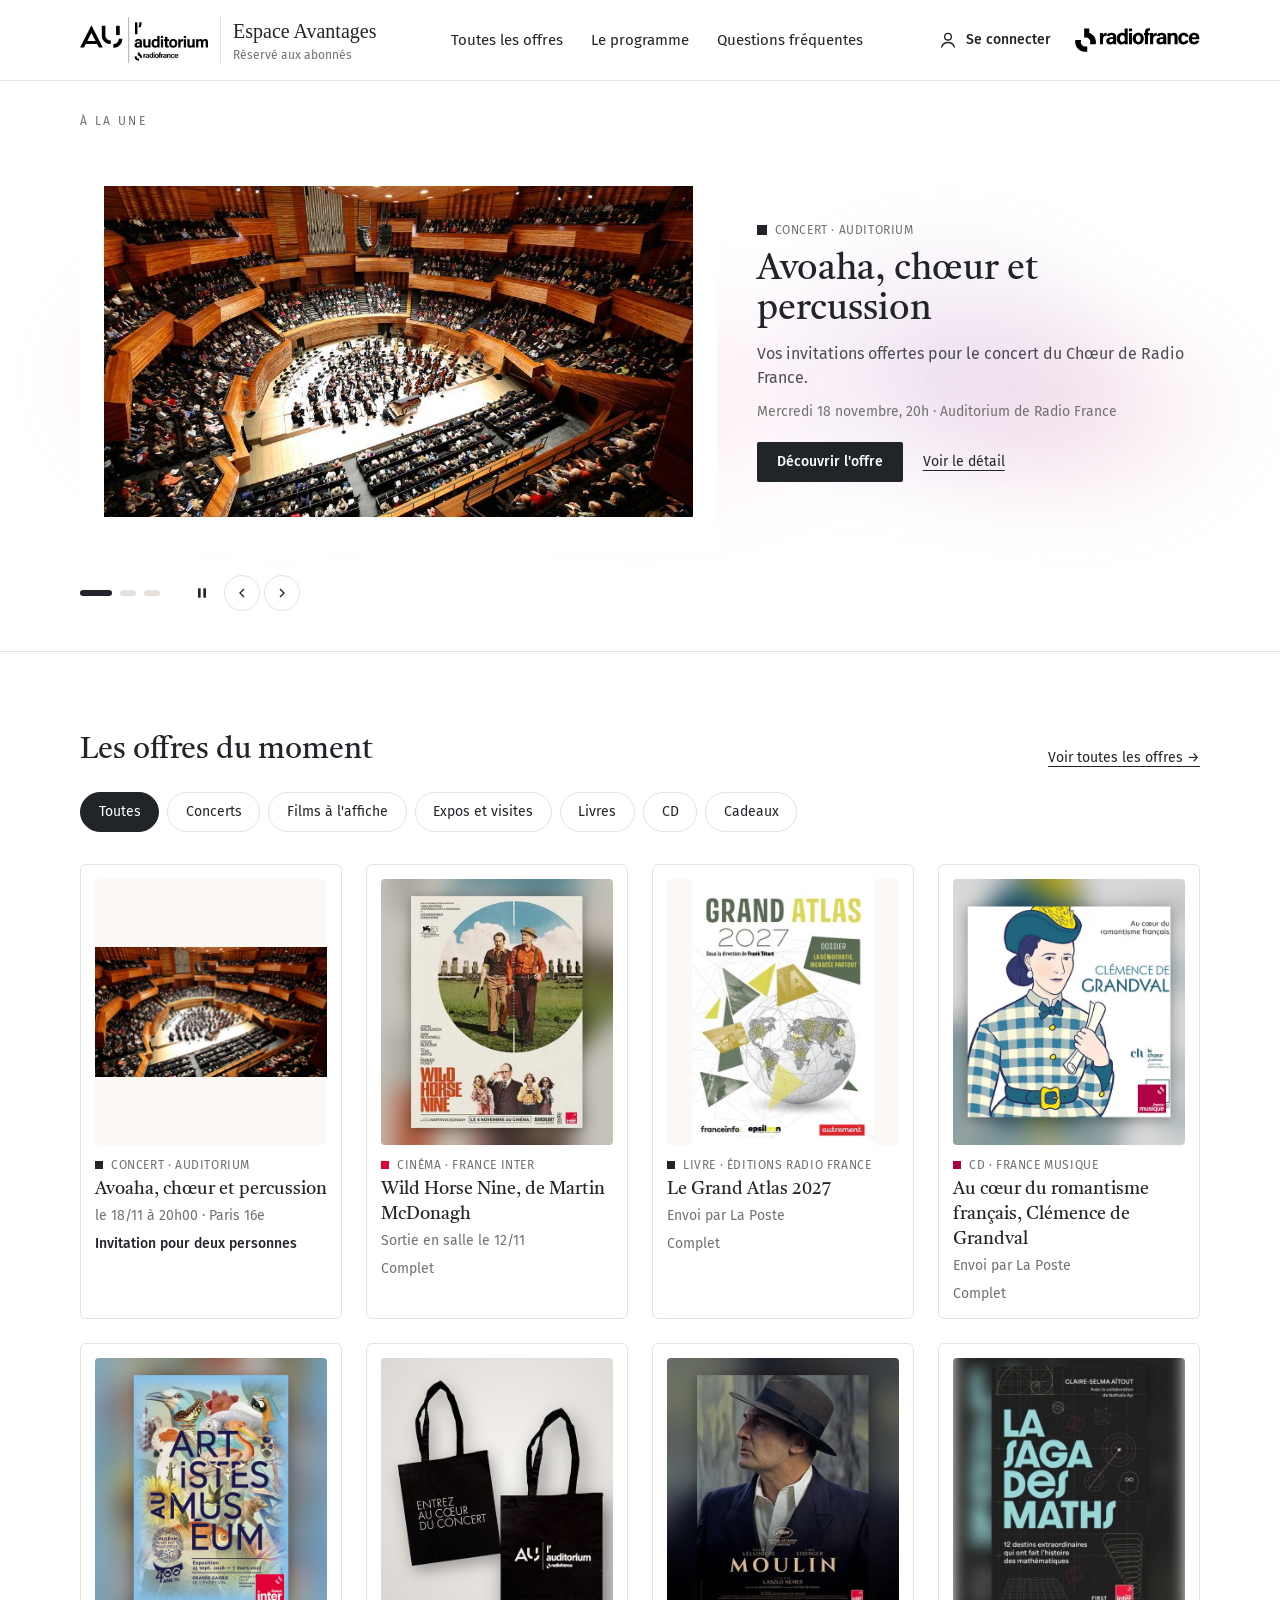
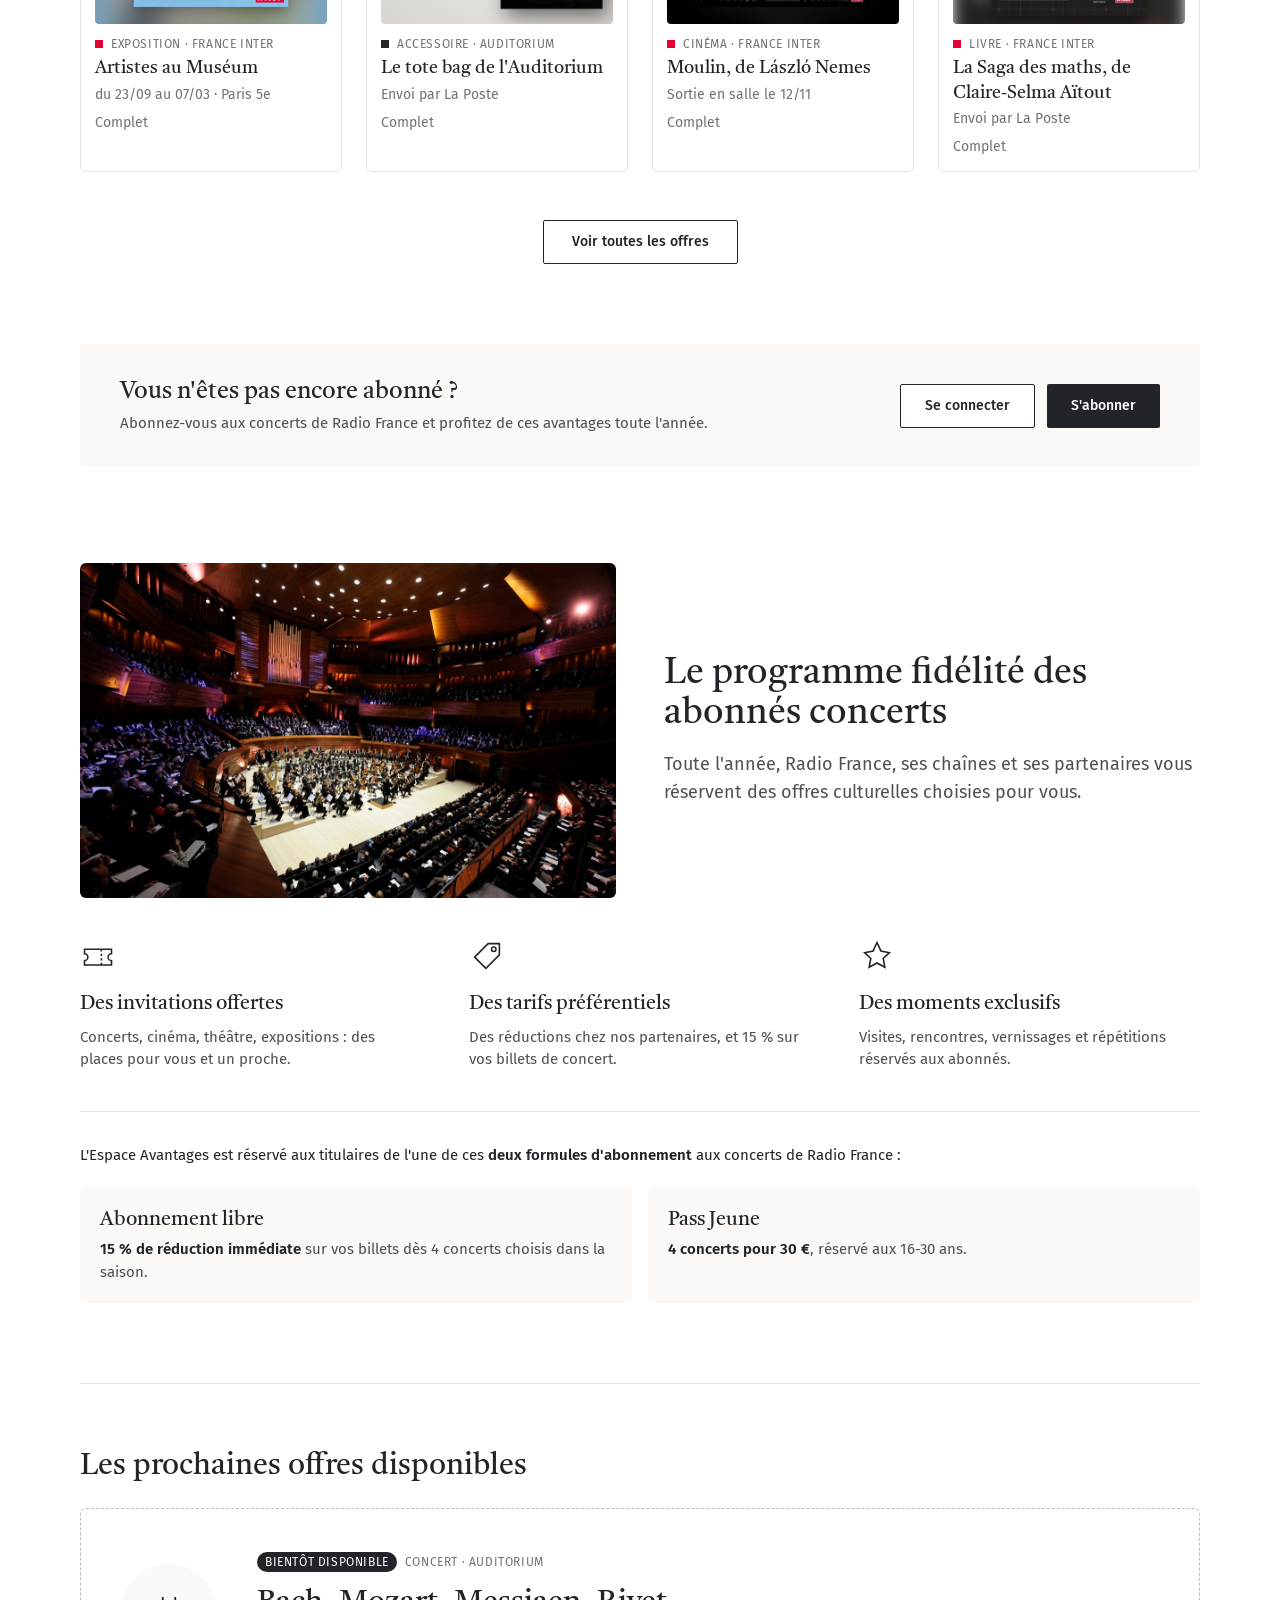
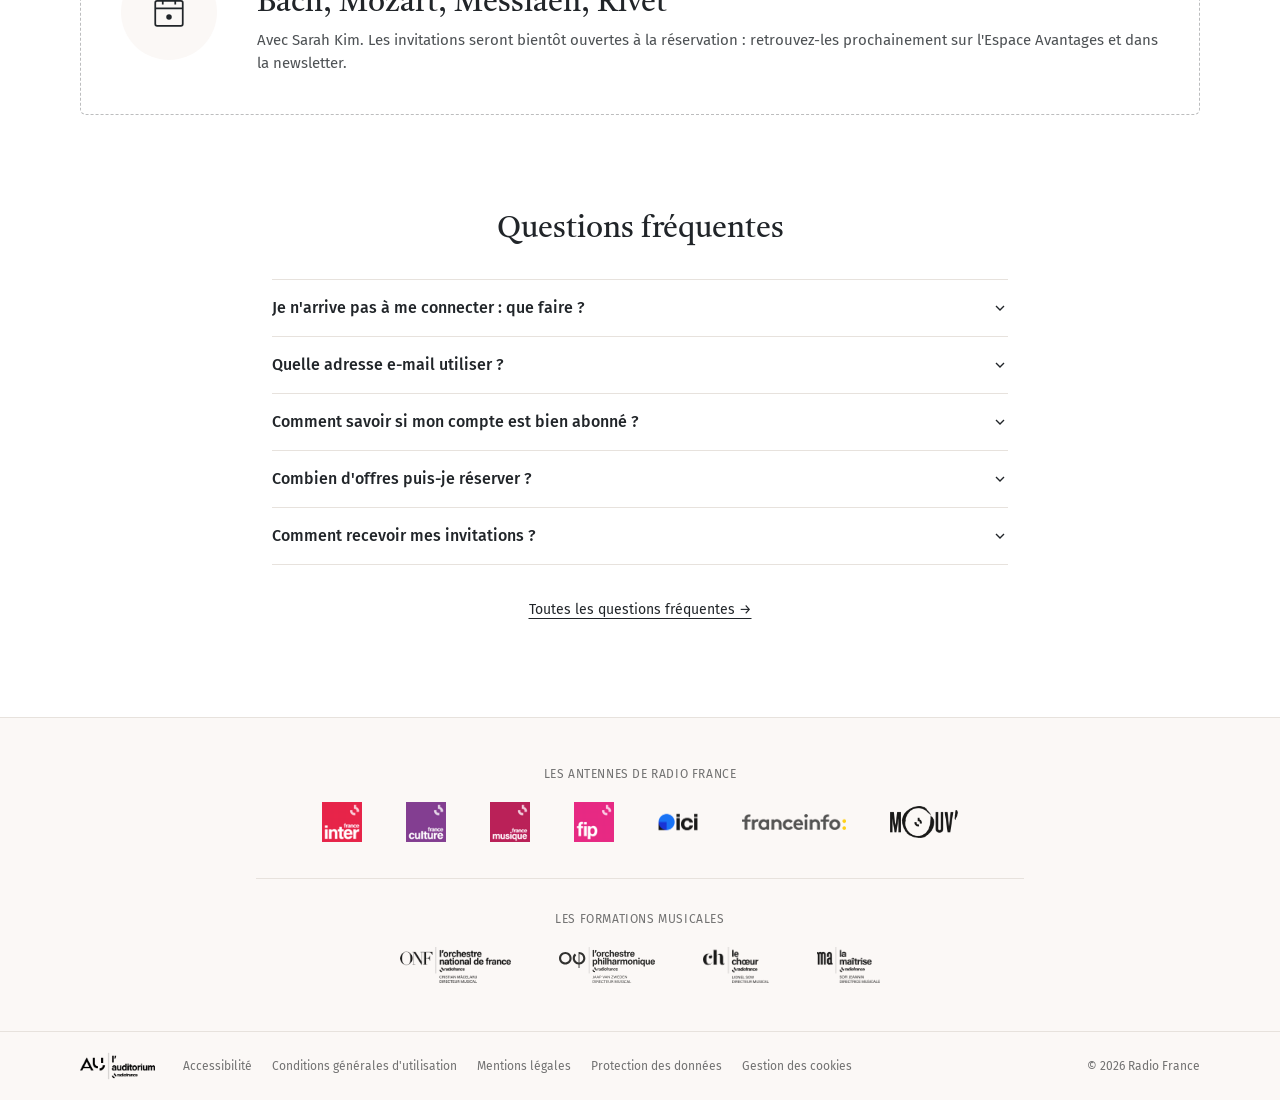
==== commit 94afa0d4: "Ordre des antennes, bloc « Les prochaines offres disponibles » Co-Authored-By: Claude Opus 5.5 <nore" ====
--- a/avantage-v5.html
+++ b/avantage-v5.html
@@ -320,7 +320,7 @@
     <!-- ============ BIENTÔT DISPONIBLE ============ -->
     <section class="max-w-6xl mx-auto px-4">
         <div class="border-t border-au-line pt-12 md:pt-16">
-        <h2 class="font-serif text-2xl md:text-3xl mb-6">Prochainement en prévente</h2>
+        <h2 class="font-serif text-2xl md:text-3xl mb-6">Les prochaines offres disponibles</h2>
         <div class="border border-dashed border-au-ink/30 rounded-md p-6 md:p-10 flex flex-col md:flex-row md:items-center gap-6 md:gap-10">
             <div class="shrink-0 w-20 h-20 md:w-24 md:h-24 rounded-full bg-au-cream grid place-items-center" aria-hidden="true">
                 <svg class="w-9 h-9 md:w-10 md:h-10" viewBox="0 0 32 32" fill="none" stroke="currentColor" stroke-width="1.4"><rect x="5" y="7" width="22" height="20" rx="1.5"/><path d="M5 13h22M11 4v6M21 4v6"/><circle cx="16" cy="20" r="2.2" fill="currentColor" stroke="none"/></svg>
@@ -328,9 +328,8 @@
             <div class="flex-1">
                 <p class="inline-flex items-center gap-2 text-xs uppercase tracking-wider"><span class="px-2 py-0.5 rounded-full bg-au-ink text-white">Bientôt disponible</span><span class="text-au-grey">Concert · Auditorium</span></p>
                 <h3 class="font-serif text-2xl md:text-3xl mt-3 leading-tight">Bach, Mozart, Messiaen, Rivet</h3>
-                <p class="mt-2 text-[15px] text-au-ink/80">Avec Sarah Kim. Les invitations seront bientôt ouvertes à la réservation : revenez sur l'Espace Avantages ou guettez la prochaine newsletter.</p>
-            </div>
-            <a href="#" class="shrink-0 self-start md:self-center inline-flex items-center h-11 px-6 border border-au-ink bg-white text-sm font-medium rounded-sm hover:bg-au-ink hover:text-white transition">M'avertir à l'ouverture</a>
+                <p class="mt-2 text-[15px] text-au-ink/80">Avec Sarah Kim. Les invitations seront bientôt ouvertes à la réservation : retrouvez-les prochainement sur l'Espace Avantages et dans la newsletter.</p>
+            </div>
         </div>
         </div>
     </section>
@@ -372,7 +371,7 @@
         <div class="max-w-6xl mx-auto px-4 py-10 md:py-12 space-y-9">
             <div>
                 <p class="text-xs uppercase tracking-wider text-au-grey mb-5 text-center">Les antennes de Radio France</p>
-                <nav class="max-w-3xl mx-auto flex flex-wrap items-center justify-center gap-x-9 md:gap-x-11 gap-y-6" aria-label="Antennes de Radio France"><a href="https://www.radiofrance.fr/franceinter" target="_blank" rel="noopener" class="opacity-90 hover:opacity-100 transition" aria-label="France Inter"><img loading="lazy" src="img/logos/France-Inter.png" alt="France Inter" class="h-10 w-auto"></a><a href="https://www.franceinfo.fr/" target="_blank" rel="noopener" class="opacity-90 hover:opacity-100 transition" aria-label="franceinfo"><img loading="lazy" src="img/logos/Franceinfo.png" alt="franceinfo" class="h-4 w-auto"></a><a href="https://www.ici.fr/" target="_blank" rel="noopener" class="opacity-90 hover:opacity-100 transition" aria-label="ici"><img loading="lazy" src="img/logos/ici.png" alt="ici" class="h-8 w-auto"></a><a href="https://www.radiofrance.fr/franceculture" target="_blank" rel="noopener" class="opacity-90 hover:opacity-100 transition" aria-label="France Culture"><img loading="lazy" src="img/logos/France-Culture.png" alt="France Culture" class="h-10 w-auto"></a><a href="https://www.radiofrance.fr/francemusique" target="_blank" rel="noopener" class="opacity-90 hover:opacity-100 transition" aria-label="France Musique"><img loading="lazy" src="img/logos/France-Musique.png" alt="France Musique" class="h-10 w-auto"></a><a href="https://www.radiofrance.fr/fip" target="_blank" rel="noopener" class="opacity-90 hover:opacity-100 transition" aria-label="Fip"><img loading="lazy" src="img/logos/FIP.png" alt="Fip" class="h-10 w-auto"></a><a href="https://www.radiofrance.fr/mouv" target="_blank" rel="noopener" class="opacity-90 hover:opacity-100 transition" aria-label="Mouv'"><img loading="lazy" src="img/logos/mouv.png" alt="Mouv'" class="h-8 w-auto"></a></nav>
+                <nav class="max-w-3xl mx-auto flex flex-wrap items-center justify-center gap-x-9 md:gap-x-11 gap-y-6" aria-label="Antennes de Radio France"><a href="https://www.radiofrance.fr/franceinter" target="_blank" rel="noopener" class="opacity-90 hover:opacity-100 transition" aria-label="France Inter"><img loading="lazy" src="img/logos/France-Inter.png" alt="France Inter" class="h-10 w-auto"></a><a href="https://www.radiofrance.fr/franceculture" target="_blank" rel="noopener" class="opacity-90 hover:opacity-100 transition" aria-label="France Culture"><img loading="lazy" src="img/logos/France-Culture.png" alt="France Culture" class="h-10 w-auto"></a><a href="https://www.radiofrance.fr/francemusique" target="_blank" rel="noopener" class="opacity-90 hover:opacity-100 transition" aria-label="France Musique"><img loading="lazy" src="img/logos/France-Musique.png" alt="France Musique" class="h-10 w-auto"></a><a href="https://www.radiofrance.fr/fip" target="_blank" rel="noopener" class="opacity-90 hover:opacity-100 transition" aria-label="Fip"><img loading="lazy" src="img/logos/FIP.png" alt="Fip" class="h-10 w-auto"></a><a href="https://www.ici.fr/" target="_blank" rel="noopener" class="opacity-90 hover:opacity-100 transition" aria-label="ici"><img loading="lazy" src="img/logos/ici.png" alt="ici" class="h-8 w-auto"></a><a href="https://www.franceinfo.fr/" target="_blank" rel="noopener" class="opacity-90 hover:opacity-100 transition" aria-label="franceinfo"><img loading="lazy" src="img/logos/Franceinfo.png" alt="franceinfo" class="h-4 w-auto"></a><a href="https://www.radiofrance.fr/mouv" target="_blank" rel="noopener" class="opacity-90 hover:opacity-100 transition" aria-label="Mouv'"><img loading="lazy" src="img/logos/mouv.png" alt="Mouv'" class="h-8 w-auto"></a></nav>
             </div>
             <div>
                 <p class="text-xs uppercase tracking-wider text-au-grey mb-5 text-center border-t border-au-line max-w-3xl mx-auto pt-8">Les formations musicales</p>
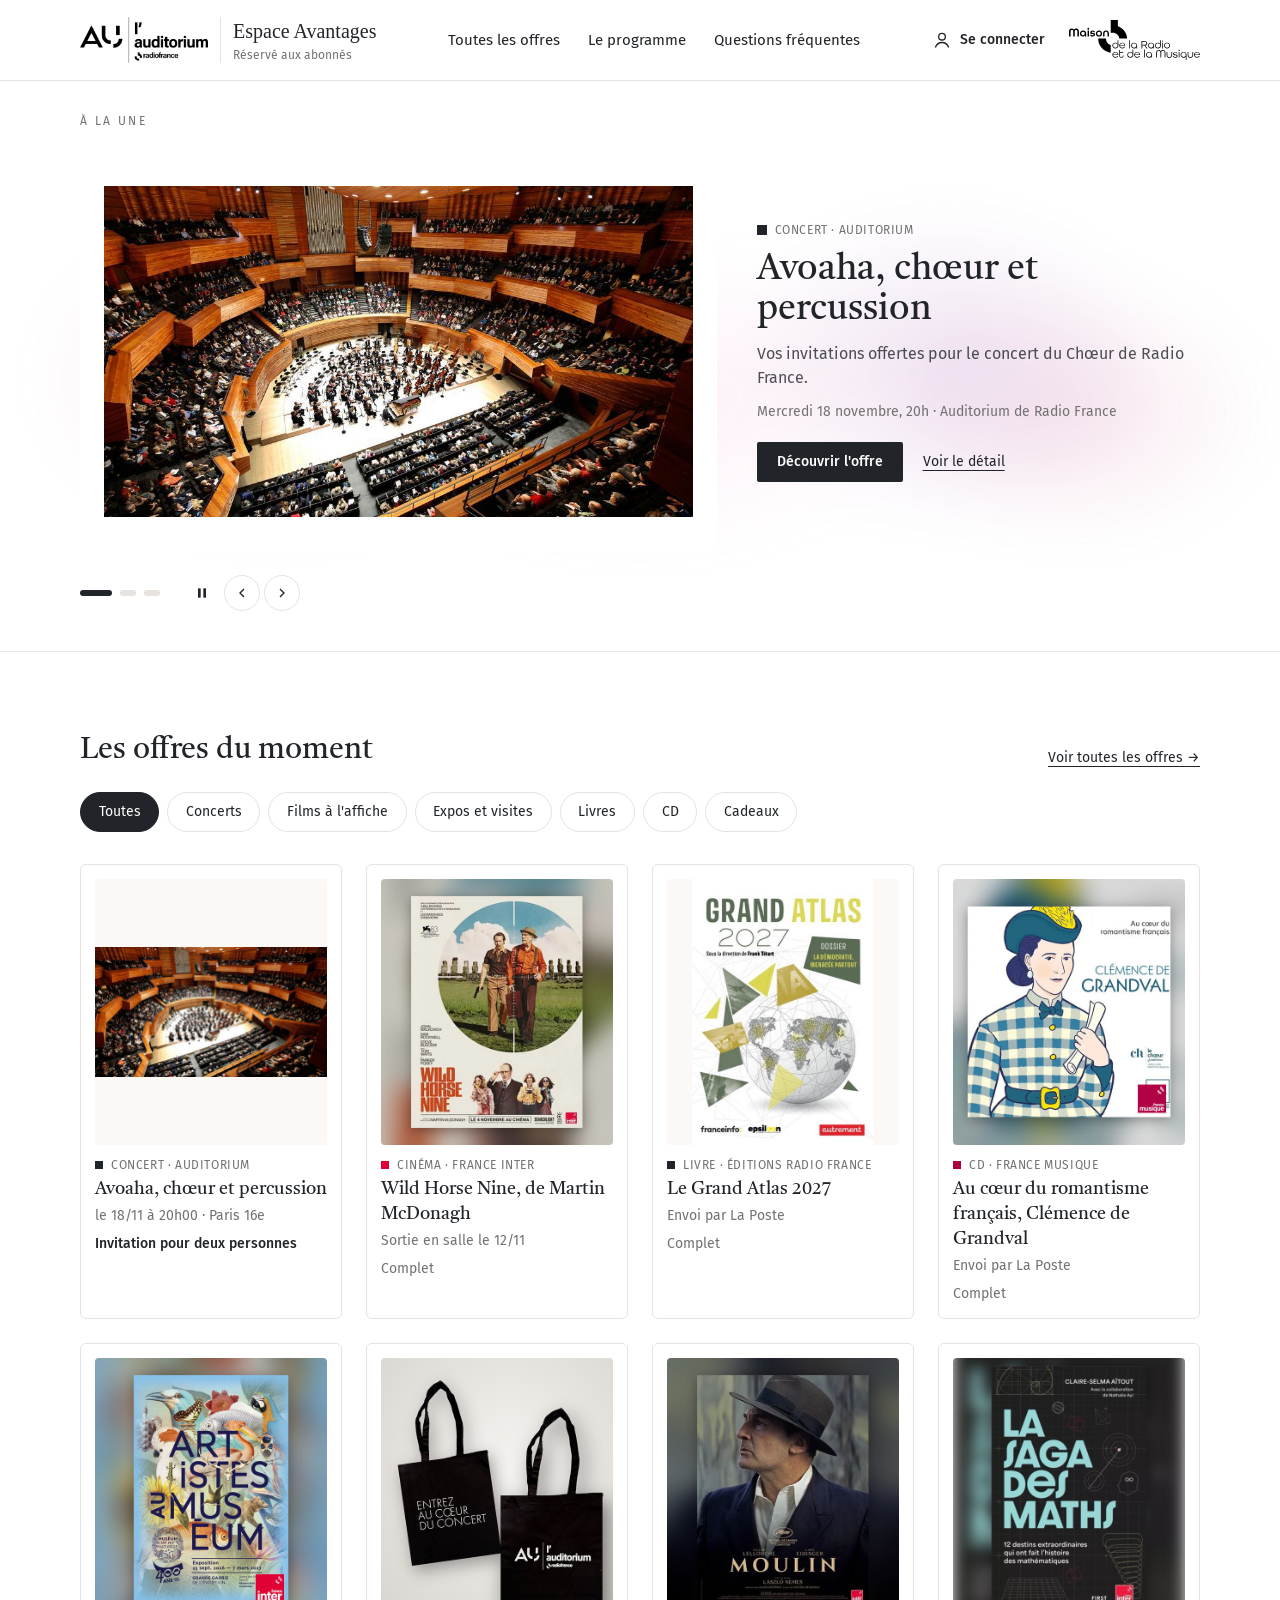
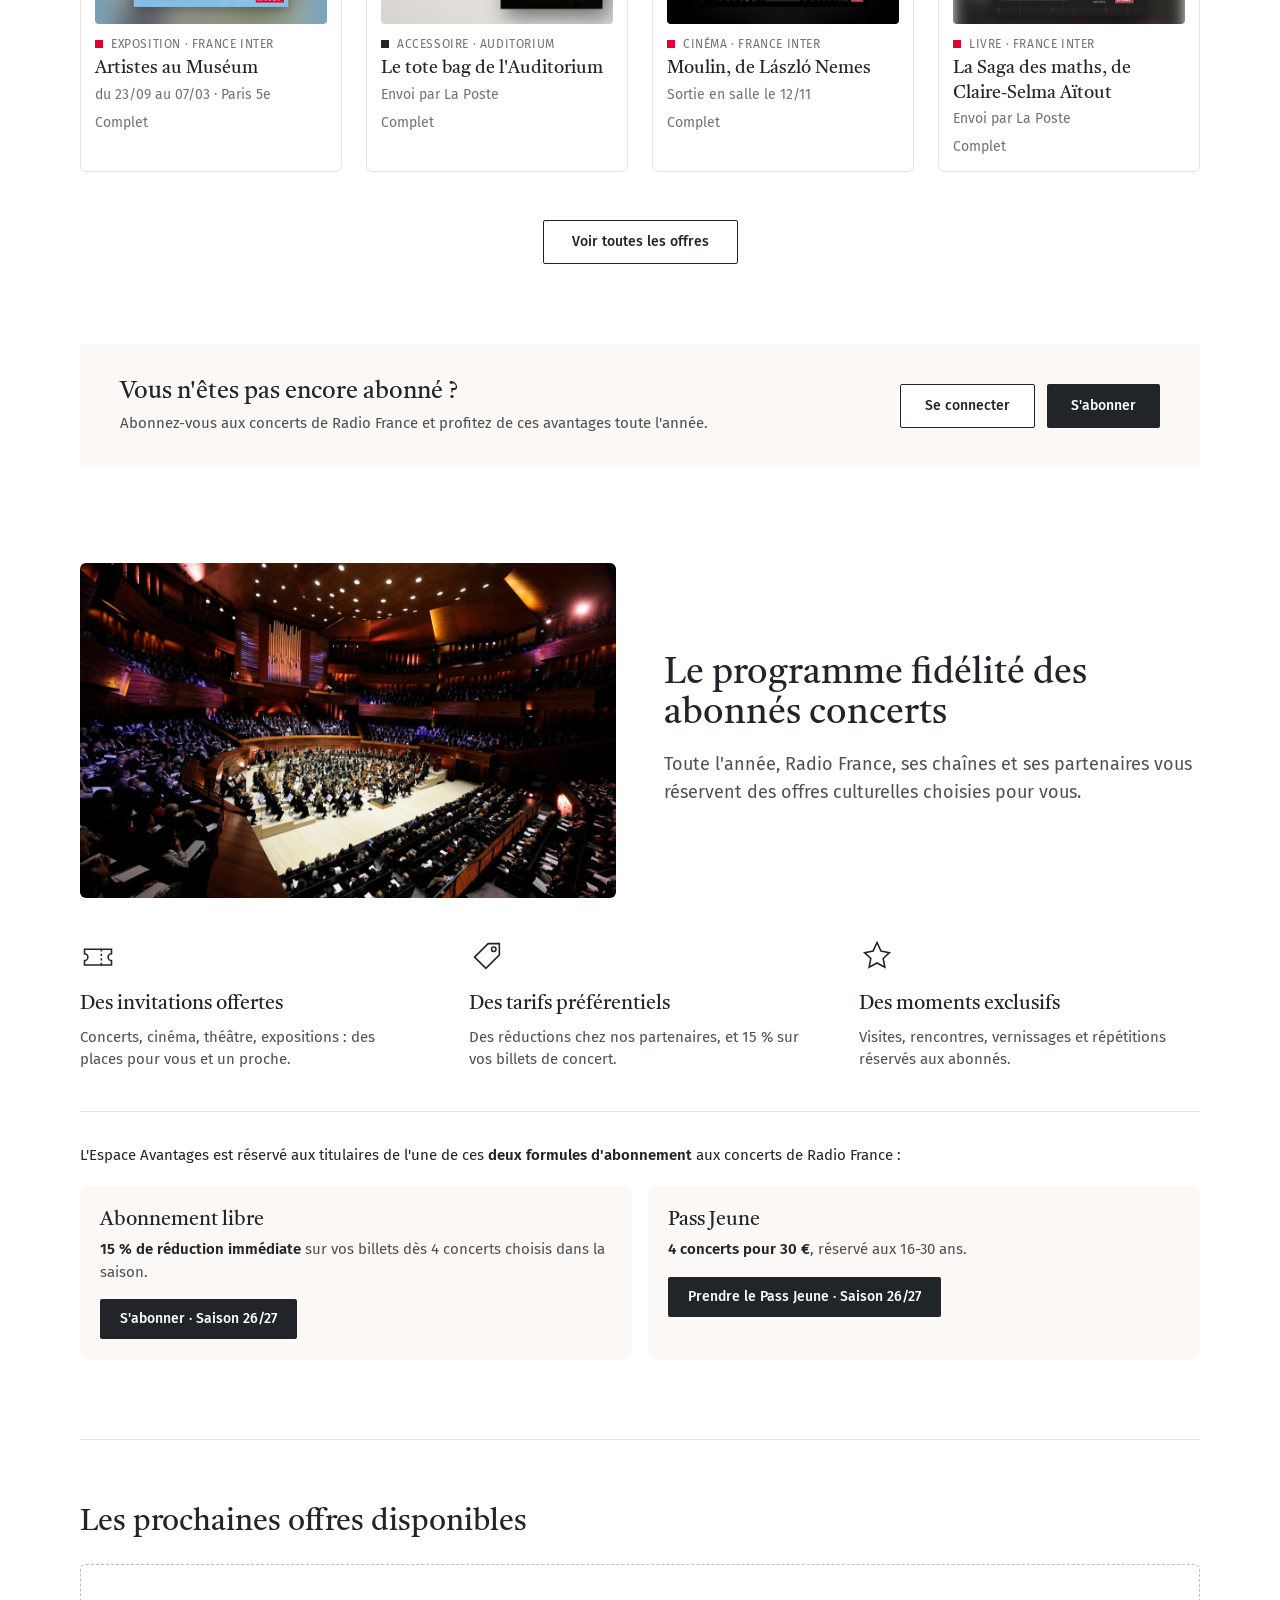
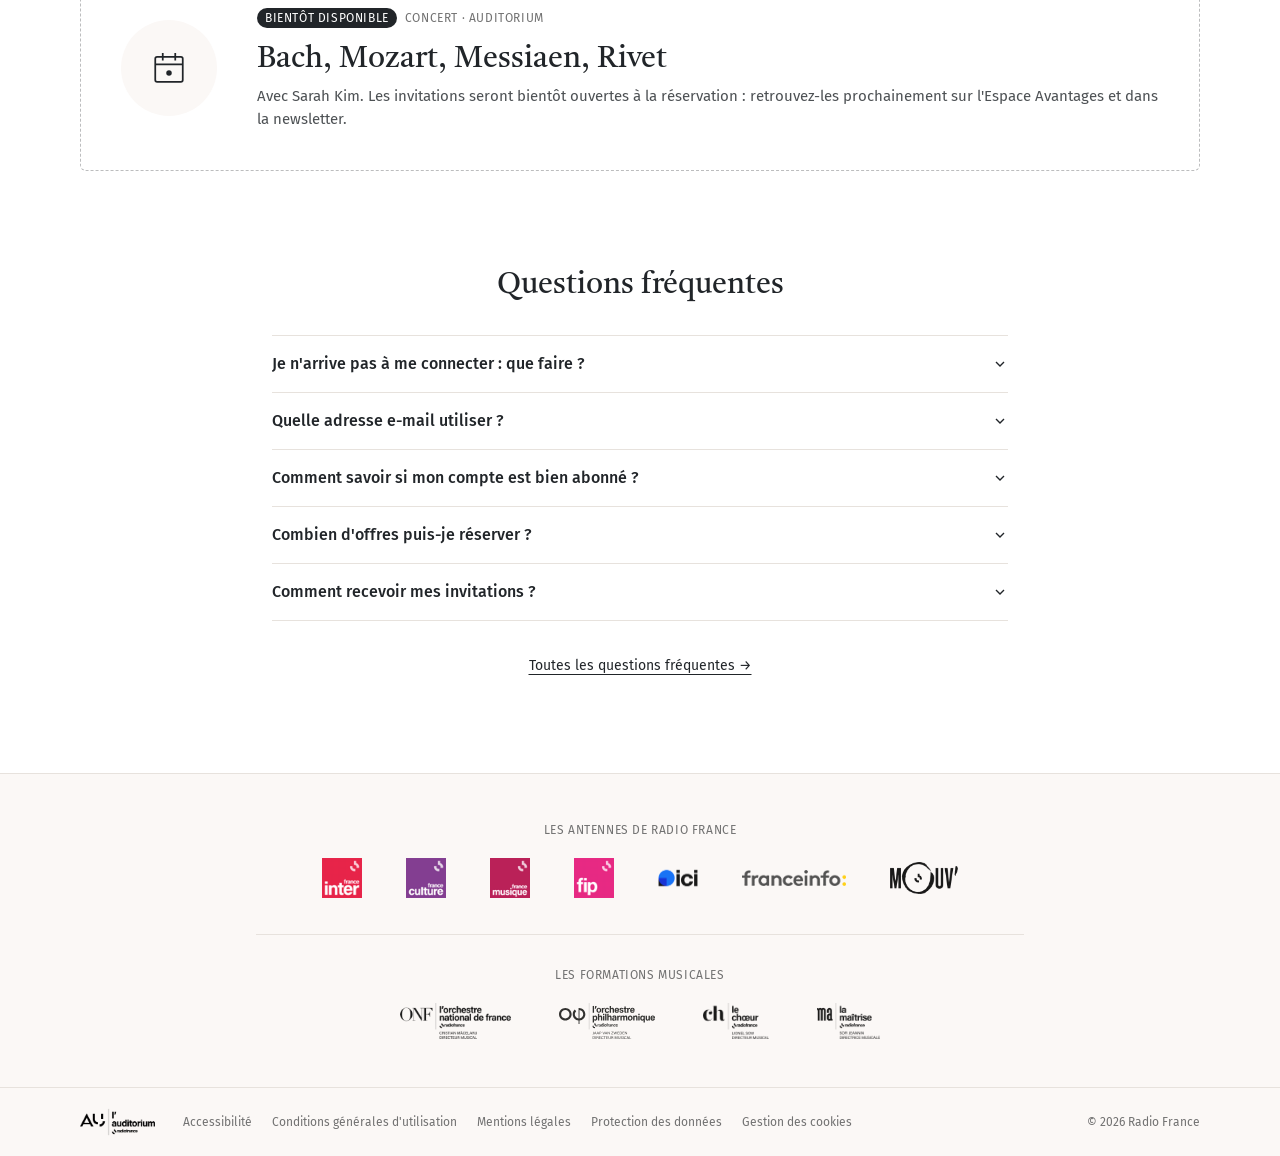
==== commit 0b2cd7ac: "Logo MRM dans l'en-tête, menu mobile fonctionnel, boutons d'abonnement vers la billetterie Co-Author" ====
--- a/avantage-v5.html
+++ b/avantage-v5.html
@@ -18,7 +18,7 @@
     <link rel="preconnect" href="https://fonts.googleapis.com">
     <link rel="preconnect" href="https://fonts.gstatic.com" crossorigin>
     <link href="https://fonts.googleapis.com/css2?family=Castoro:ital@0;1&family=Fira+Sans:wght@400;500;600&display=swap" rel="stylesheet">
-    <link rel="stylesheet" href="style.css?v=202611261200">
+    <link rel="stylesheet" href="style.css?v=202611261517">
     <style>
         .no-scrollbar::-webkit-scrollbar { display: none; }
         .no-scrollbar { scrollbar-width: none; }
@@ -66,8 +66,8 @@
 
             <nav class="hidden lg:flex items-center gap-5 xl:gap-7 text-[15px] whitespace-nowrap" aria-label="Menu principal">
                 <a href="offres.html" class="hover:underline underline-offset-4">Toutes les offres</a>
-                <a href="#programme" class="hover:underline underline-offset-4">Le programme</a>
-                <a href="#faq" class="hover:underline underline-offset-4">Questions fréquentes</a>
+                <a href="avantage-v5.html#programme" class="hover:underline underline-offset-4">Le programme</a>
+                <a href="avantage-v5.html#faq" class="hover:underline underline-offset-4">Questions fréquentes</a>
             </nav>
 
             <div class="flex items-center gap-4 md:gap-6">
@@ -75,12 +75,23 @@
                     <svg class="w-5 h-5" viewBox="0 0 24 24" fill="none" stroke="currentColor" stroke-width="1.6" aria-hidden="true"><circle cx="12" cy="8" r="4"/><path d="M4 21c1.5-4 4.5-6 8-6s6.5 2 8 6"/></svg>
                     <span class="hidden md:inline">Se connecter</span>
                 </a>
-                <img src="img/rf_logo_noir.svg" alt="Radio France" class="hidden sm:block h-5 md:h-6 w-auto">
-                <button class="lg:hidden p-1" aria-label="Ouvrir le menu">
-                    <svg class="w-6 h-6" viewBox="0 0 24 24" fill="none" stroke="currentColor" stroke-width="1.6" aria-hidden="true"><path d="M4 7h16M4 12h16M4 17h16"/></svg>
+                <img src="img/mrm_logo_noir.svg" alt="Maison de la Radio et de la Musique" class="hidden sm:block h-8 md:h-10 w-auto">
+                <button id="burger" class="lg:hidden p-1" aria-label="Ouvrir le menu" aria-expanded="false" aria-controls="menu-mobile">
+                    <svg data-ico="ouvrir" class="w-6 h-6" viewBox="0 0 24 24" fill="none" stroke="currentColor" stroke-width="1.6" aria-hidden="true"><path d="M4 7h16M4 12h16M4 17h16"/></svg>
+                    <svg data-ico="fermer" class="w-6 h-6 hidden" viewBox="0 0 24 24" fill="none" stroke="currentColor" stroke-width="1.6" aria-hidden="true"><path d="M6 6l12 12M18 6L6 18"/></svg>
                 </button>
             </div>
         </div>
+
+        <!-- Menu mobile et tablette -->
+        <nav id="menu-mobile" class="hidden lg:hidden border-t border-au-line bg-white" aria-label="Menu principal (mobile)">
+            <div class="max-w-6xl mx-auto px-4 py-2 flex flex-col text-[16px]">
+                <a href="offres.html" class="py-3.5 border-b border-au-line">Toutes les offres</a>
+                <a href="avantage-v5.html#programme" class="py-3.5 border-b border-au-line">Le programme</a>
+                <a href="avantage-v5.html#faq" class="py-3.5 border-b border-au-line">Questions fréquentes</a>
+                <a href="connexion.html" class="py-3.5 flex items-center gap-2 font-medium"><svg class="w-5 h-5" viewBox="0 0 24 24" fill="none" stroke="currentColor" stroke-width="1.6" aria-hidden="true"><circle cx="12" cy="8" r="4"/><path d="M4 21c1.5-4 4.5-6 8-6s6.5 2 8 6"/></svg><span>Se connecter</span></a>
+            </div>
+        </nav>
     </header>
 
     <main>
@@ -305,13 +316,15 @@
         <div class="mt-10 border-t border-au-line pt-8">
             <p class="text-[15px]">L'Espace Avantages est réservé aux titulaires de l'une de ces <strong class="font-semibold">deux formules d'abonnement</strong> aux concerts de Radio France :</p>
             <div class="mt-5 grid grid-cols-1 sm:grid-cols-2 gap-4">
-                <div class="bg-au-cream rounded-md p-5">
+                <div class="bg-au-cream rounded-md p-5 flex flex-col">
                     <p class="font-serif text-xl">Abonnement libre</p>
                     <p class="mt-1 text-[15px] text-au-ink/80"><strong class="font-semibold text-au-ink">15 % de réduction immédiate</strong> sur vos billets dès 4 concerts choisis dans la saison.</p>
-                </div>
-                <div class="bg-au-cream rounded-md p-5">
+                    <a href="https://billetterie.maisondelaradioetdelamusique.fr/selection/subscription?productId=10229738293777&amp;gtmStepTracking=true" target="_blank" rel="noopener" class="mt-4 self-start inline-flex items-center h-10 px-5 bg-au-ink text-white text-sm font-medium rounded-sm hover:bg-black transition">S'abonner · Saison 26/27</a>
+                </div>
+                <div class="bg-au-cream rounded-md p-5 flex flex-col">
                     <p class="font-serif text-xl">Pass Jeune</p>
                     <p class="mt-1 text-[15px] text-au-ink/80"><strong class="font-semibold text-au-ink">4 concerts pour 30 €</strong>, réservé aux 16-30 ans.</p>
+                    <a href="https://billetterie.maisondelaradioetdelamusique.fr/selection/subscription?productId=10229793441000&amp;gtmStepTracking=true" target="_blank" rel="noopener" class="mt-4 self-start inline-flex items-center h-10 px-5 bg-au-ink text-white text-sm font-medium rounded-sm hover:bg-black transition">Prendre le Pass Jeune · Saison 26/27</a>
                 </div>
             </div>
         </div>
@@ -470,6 +483,6 @@
             }));
         })();
     </script>
-    <script src="auth.js"></script>
+    <script src="auth.js?v=202611261517"></script>
 </body>
 </html>
--- a/style.css
+++ b/style.css
@@ -1 +1 @@
-*,:after,:before{--tw-border-spacing-x:0;--tw-border-spacing-y:0;--tw-translate-x:0;--tw-translate-y:0;--tw-rotate:0;--tw-skew-x:0;--tw-skew-y:0;--tw-scale-x:1;--tw-scale-y:1;--tw-pan-x: ;--tw-pan-y: ;--tw-pinch-zoom: ;--tw-scroll-snap-strictness:proximity;--tw-gradient-from-position: ;--tw-gradient-via-position: ;--tw-gradient-to-position: ;--tw-ordinal: ;--tw-slashed-zero: ;--tw-numeric-figure: ;--tw-numeric-spacing: ;--tw-numeric-fraction: ;--tw-ring-inset: ;--tw-ring-offset-width:0px;--tw-ring-offset-color:#fff;--tw-ring-color:rgba(59,130,246,.5);--tw-ring-offset-shadow:0 0 #0000;--tw-ring-shadow:0 0 #0000;--tw-shadow:0 0 #0000;--tw-shadow-colored:0 0 #0000;--tw-blur: ;--tw-brightness: ;--tw-contrast: ;--tw-grayscale: ;--tw-hue-rotate: ;--tw-invert: ;--tw-saturate: ;--tw-sepia: ;--tw-drop-shadow: ;--tw-backdrop-blur: ;--tw-backdrop-brightness: ;--tw-backdrop-contrast: ;--tw-backdrop-grayscale: ;--tw-backdrop-hue-rotate: ;--tw-backdrop-invert: ;--tw-backdrop-opacity: ;--tw-backdrop-saturate: ;--tw-backdrop-sepia: ;--tw-contain-size: ;--tw-contain-layout: ;--tw-contain-paint: ;--tw-contain-style: }::backdrop{--tw-border-spacing-x:0;--tw-border-spacing-y:0;--tw-translate-x:0;--tw-translate-y:0;--tw-rotate:0;--tw-skew-x:0;--tw-skew-y:0;--tw-scale-x:1;--tw-scale-y:1;--tw-pan-x: ;--tw-pan-y: ;--tw-pinch-zoom: ;--tw-scroll-snap-strictness:proximity;--tw-gradient-from-position: ;--tw-gradient-via-position: ;--tw-gradient-to-position: ;--tw-ordinal: ;--tw-slashed-zero: ;--tw-numeric-figure: ;--tw-numeric-spacing: ;--tw-numeric-fraction: ;--tw-ring-inset: ;--tw-ring-offset-width:0px;--tw-ring-offset-color:#fff;--tw-ring-color:rgba(59,130,246,.5);--tw-ring-offset-shadow:0 0 #0000;--tw-ring-shadow:0 0 #0000;--tw-shadow:0 0 #0000;--tw-shadow-colored:0 0 #0000;--tw-blur: ;--tw-brightness: ;--tw-contrast: ;--tw-grayscale: ;--tw-hue-rotate: ;--tw-invert: ;--tw-saturate: ;--tw-sepia: ;--tw-drop-shadow: ;--tw-backdrop-blur: ;--tw-backdrop-brightness: ;--tw-backdrop-contrast: ;--tw-backdrop-grayscale: ;--tw-backdrop-hue-rotate: ;--tw-backdrop-invert: ;--tw-backdrop-opacity: ;--tw-backdrop-saturate: ;--tw-backdrop-sepia: ;--tw-contain-size: ;--tw-contain-layout: ;--tw-contain-paint: ;--tw-contain-style: }/*! tailwindcss v3.4.17 | MIT License | https://tailwindcss.com*/*,:after,:before{box-sizing:border-box;border:0 solid #e5e7eb}:after,:before{--tw-content:""}:host,html{line-height:1.5;-webkit-text-size-adjust:100%;-moz-tab-size:4;-o-tab-size:4;tab-size:4;font-family:Fira Sans,Arial,sans-serif;font-feature-settings:normal;font-variation-settings:normal;-webkit-tap-highlight-color:transparent}body{margin:0;line-height:inherit}hr{height:0;color:inherit;border-top-width:1px}abbr:where([title]){-webkit-text-decoration:underline dotted;text-decoration:underline dotted}h1,h2,h3,h4,h5,h6{font-size:inherit;font-weight:inherit}a{color:inherit;text-decoration:inherit}b,strong{font-weight:bolder}code,kbd,pre,samp{font-family:ui-monospace,SFMono-Regular,Menlo,Monaco,Consolas,Liberation Mono,Courier New,monospace;font-feature-settings:normal;font-variation-settings:normal;font-size:1em}small{font-size:80%}sub,sup{font-size:75%;line-height:0;position:relative;vertical-align:baseline}sub{bottom:-.25em}sup{top:-.5em}table{text-indent:0;border-color:inherit;border-collapse:collapse}button,input,optgroup,select,textarea{font-family:inherit;font-feature-settings:inherit;font-variation-settings:inherit;font-size:100%;font-weight:inherit;line-height:inherit;letter-spacing:inherit;color:inherit;margin:0;padding:0}button,select{text-transform:none}button,input:where([type=button]),input:where([type=reset]),input:where([type=submit]){-webkit-appearance:button;background-color:transparent;background-image:none}:-moz-focusring{outline:auto}:-moz-ui-invalid{box-shadow:none}progress{vertical-align:baseline}::-webkit-inner-spin-button,::-webkit-outer-spin-button{height:auto}[type=search]{-webkit-appearance:textfield;outline-offset:-2px}::-webkit-search-decoration{-webkit-appearance:none}::-webkit-file-upload-button{-webkit-appearance:button;font:inherit}summary{display:list-item}blockquote,dd,dl,figure,h1,h2,h3,h4,h5,h6,hr,p,pre{margin:0}fieldset{margin:0}fieldset,legend{padding:0}menu,ol,ul{list-style:none;margin:0;padding:0}dialog{padding:0}textarea{resize:vertical}input::-moz-placeholder,textarea::-moz-placeholder{opacity:1;color:#9ca3af}input::placeholder,textarea::placeholder{opacity:1;color:#9ca3af}[role=button],button{cursor:pointer}:disabled{cursor:default}audio,canvas,embed,iframe,img,object,svg,video{display:block;vertical-align:middle}img,video{max-width:100%;height:auto}[hidden]:where(:not([hidden=until-found])){display:none}.fixed{position:fixed}.absolute{position:absolute}.relative{position:relative}.sticky{position:sticky}.inset-0{inset:0}.top-0{top:0}.isolate{isolation:isolate}.z-30{z-index:30}.z-40{z-index:40}.-mx-4{margin-left:-1rem;margin-right:-1rem}.mx-auto{margin-left:auto;margin-right:auto}.mb-4{margin-bottom:1rem}.mb-5{margin-bottom:1.25rem}.mb-6{margin-bottom:1.5rem}.mr-2{margin-right:.5rem}.mt-0\.5{margin-top:.125rem}.mt-1{margin-top:.25rem}.mt-1\.5{margin-top:.375rem}.mt-10{margin-top:2.5rem}.mt-16{margin-top:4rem}.mt-2{margin-top:.5rem}.mt-2\.5{margin-top:.625rem}.mt-3{margin-top:.75rem}.mt-4{margin-top:1rem}.mt-5{margin-top:1.25rem}.mt-6{margin-top:1.5rem}.mt-8{margin-top:2rem}.mt-auto{margin-top:auto}.block{display:block}.flex{display:flex}.inline-flex{display:inline-flex}.grid{display:grid}.hidden{display:none}.aspect-\[16\/10\]{aspect-ratio:16/10}.aspect-\[4\/3\]{aspect-ratio:4/3}.aspect-\[540\/620\]{aspect-ratio:540/620}.h-1{height:.25rem}.h-1\.5{height:.375rem}.h-10{height:2.5rem}.h-11{height:2.75rem}.h-16{height:4rem}.h-2{height:.5rem}.h-2\.5{height:.625rem}.h-20{height:5rem}.h-4{height:1rem}.h-5{height:1.25rem}.h-6{height:1.5rem}.h-7{height:1.75rem}.h-8{height:2rem}.h-9{height:2.25rem}.h-full{height:100%}.max-h-\[90vh\]{max-height:90vh}.w-16{width:4rem}.w-2{width:.5rem}.w-2\.5{width:.625rem}.w-20{width:5rem}.w-4{width:1rem}.w-5{width:1.25rem}.w-6{width:1.5rem}.w-8{width:2rem}.w-9{width:2.25rem}.w-\[44\%\]{width:44%}.w-\[62\%\]{width:62%}.w-auto{width:auto}.w-full{width:100%}.min-w-0{min-width:0}.max-w-3xl{max-width:48rem}.max-w-6xl{max-width:72rem}.flex-1{flex:1 1 0%}.flex-shrink{flex-shrink:1}.shrink-0{flex-shrink:0}.transform{transform:translate(var(--tw-translate-x),var(--tw-translate-y)) rotate(var(--tw-rotate)) skewX(var(--tw-skew-x)) skewY(var(--tw-skew-y)) scaleX(var(--tw-scale-x)) scaleY(var(--tw-scale-y))}.cursor-pointer{cursor:pointer}.snap-x{scroll-snap-type:x var(--tw-scroll-snap-strictness)}.snap-mandatory{--tw-scroll-snap-strictness:mandatory}.snap-start{scroll-snap-align:start}.scroll-mt-28{scroll-margin-top:7rem}.scroll-px-4{scroll-padding-left:1rem;scroll-padding-right:1rem}.grid-cols-1{grid-template-columns:repeat(1,minmax(0,1fr))}.flex-col{flex-direction:column}.flex-wrap{flex-wrap:wrap}.place-items-center{place-items:center}.items-start{align-items:flex-start}.items-end{align-items:flex-end}.items-center{align-items:center}.items-baseline{align-items:baseline}.justify-center{justify-content:center}.justify-between{justify-content:space-between}.gap-0{gap:0}.gap-1{gap:.25rem}.gap-1\.5{gap:.375rem}.gap-2{gap:.5rem}.gap-2\.5{gap:.625rem}.gap-3{gap:.75rem}.gap-4{gap:1rem}.gap-5{gap:1.25rem}.gap-6{gap:1.5rem}.gap-8{gap:2rem}.gap-x-10{-moz-column-gap:2.5rem;column-gap:2.5rem}.gap-x-5{-moz-column-gap:1.25rem;column-gap:1.25rem}.gap-x-9{-moz-column-gap:2.25rem;column-gap:2.25rem}.gap-y-2{row-gap:.5rem}.gap-y-6{row-gap:1.5rem}.space-y-1>:not([hidden])~:not([hidden]){--tw-space-y-reverse:0;margin-top:calc(.25rem*(1 - var(--tw-space-y-reverse)));margin-bottom:calc(.25rem*var(--tw-space-y-reverse))}.space-y-2>:not([hidden])~:not([hidden]){--tw-space-y-reverse:0;margin-top:calc(.5rem*(1 - var(--tw-space-y-reverse)));margin-bottom:calc(.5rem*var(--tw-space-y-reverse))}.space-y-3>:not([hidden])~:not([hidden]){--tw-space-y-reverse:0;margin-top:calc(.75rem*(1 - var(--tw-space-y-reverse)));margin-bottom:calc(.75rem*var(--tw-space-y-reverse))}.space-y-5>:not([hidden])~:not([hidden]){--tw-space-y-reverse:0;margin-top:calc(1.25rem*(1 - var(--tw-space-y-reverse)));margin-bottom:calc(1.25rem*var(--tw-space-y-reverse))}.space-y-9>:not([hidden])~:not([hidden]){--tw-space-y-reverse:0;margin-top:calc(2.25rem*(1 - var(--tw-space-y-reverse)));margin-bottom:calc(2.25rem*var(--tw-space-y-reverse))}.self-start{align-self:flex-start}.overflow-hidden{overflow:hidden}.overflow-x-auto{overflow-x:auto}.overflow-y-auto{overflow-y:auto}.whitespace-nowrap{white-space:nowrap}.rounded{border-radius:.25rem}.rounded-full{border-radius:9999px}.rounded-md{border-radius:.375rem}.rounded-sm{border-radius:.125rem}.rounded-t-lg{border-top-left-radius:.5rem;border-top-right-radius:.5rem}.border{border-width:1px}.border-b{border-bottom-width:1px}.border-l{border-left-width:1px}.border-t{border-top-width:1px}.border-dashed{border-style:dashed}.border-au-ink{--tw-border-opacity:1;border-color:rgb(33 37 41/var(--tw-border-opacity,1))}.border-au-ink\/30{border-color:rgba(33,37,41,.3)}.border-au-line{--tw-border-opacity:1;border-color:rgb(231 226 221/var(--tw-border-opacity,1))}.bg-\[\#5CFFA6\]{--tw-bg-opacity:1;background-color:rgb(92 255 166/var(--tw-bg-opacity,1))}.bg-au-cream{--tw-bg-opacity:1;background-color:rgb(251 248 246/var(--tw-bg-opacity,1))}.bg-au-ink{--tw-bg-opacity:1;background-color:rgb(33 37 41/var(--tw-bg-opacity,1))}.bg-au-line{--tw-bg-opacity:1;background-color:rgb(231 226 221/var(--tw-bg-opacity,1))}.bg-black\/40{background-color:rgba(0,0,0,.4)}.bg-fc{background-color:rgb(117 42 131/var(--tw-bg-opacity,1))}.bg-fc,.bg-fi{--tw-bg-opacity:1}.bg-fi{background-color:rgb(226 1 52/var(--tw-bg-opacity,1))}.bg-fm{--tw-bg-opacity:1;background-color:rgb(168 0 65/var(--tw-bg-opacity,1))}.bg-white{--tw-bg-opacity:1;background-color:rgb(255 255 255/var(--tw-bg-opacity,1))}.object-contain{-o-object-fit:contain;object-fit:contain}.object-cover{-o-object-fit:cover;object-fit:cover}.p-1{padding:.25rem}.p-3{padding:.75rem}.p-4{padding:1rem}.p-5{padding:1.25rem}.p-6{padding:1.5rem}.px-2{padding-left:.5rem;padding-right:.5rem}.px-2\.5{padding-left:.625rem;padding-right:.625rem}.px-3{padding-left:.75rem;padding-right:.75rem}.px-4{padding-left:1rem;padding-right:1rem}.px-5{padding-left:1.25rem;padding-right:1.25rem}.px-6{padding-left:1.5rem;padding-right:1.5rem}.px-7{padding-left:1.75rem;padding-right:1.75rem}.py-0\.5{padding-top:.125rem;padding-bottom:.125rem}.py-1{padding-top:.25rem;padding-bottom:.25rem}.py-10{padding-top:2.5rem;padding-bottom:2.5rem}.py-16{padding-top:4rem;padding-bottom:4rem}.py-4{padding-top:1rem;padding-bottom:1rem}.py-5{padding-top:1.25rem;padding-bottom:1.25rem}.py-7{padding-top:1.75rem;padding-bottom:1.75rem}.pb-16{padding-bottom:4rem}.pb-3{padding-bottom:.75rem}.pb-8{padding-bottom:2rem}.pl-2\.5{padding-left:.625rem}.pt-12{padding-top:3rem}.pt-14{padding-top:3.5rem}.pt-16{padding-top:4rem}.pt-5{padding-top:1.25rem}.pt-6{padding-top:1.5rem}.pt-8{padding-top:2rem}.text-center{text-align:center}.font-nl{font-family:Georgia,Times New Roman,serif}.font-sans{font-family:Fira Sans,Arial,sans-serif}.font-serif{font-family:Castoro,Georgia,serif}.text-2xl{font-size:1.5rem;line-height:2rem}.text-3xl{font-size:1.875rem;line-height:2.25rem}.text-\[11px\]{font-size:11px}.text-\[15px\]{font-size:15px}.text-\[16px\]{font-size:16px}.text-base{font-size:1rem;line-height:1.5rem}.text-lg{font-size:1.125rem;line-height:1.75rem}.text-sm{font-size:.875rem;line-height:1.25rem}.text-xl{font-size:1.25rem;line-height:1.75rem}.text-xs{font-size:.75rem;line-height:1rem}.font-medium{font-weight:500}.font-semibold{font-weight:600}.uppercase{text-transform:uppercase}.leading-none{line-height:1}.leading-relaxed{line-height:1.625}.leading-snug{line-height:1.375}.leading-tight{line-height:1.25}.tracking-\[0\.2em\]{letter-spacing:.2em}.tracking-wider{letter-spacing:.05em}.text-au-grey{--tw-text-opacity:1;color:rgb(114 114 114/var(--tw-text-opacity,1))}.text-au-ink{--tw-text-opacity:1;color:rgb(33 37 41/var(--tw-text-opacity,1))}.text-au-ink\/80{color:rgba(33,37,41,.8)}.text-au-ink\/90{color:rgba(33,37,41,.9)}.text-fm{--tw-text-opacity:1;color:rgb(168 0 65/var(--tw-text-opacity,1))}.text-white{--tw-text-opacity:1;color:rgb(255 255 255/var(--tw-text-opacity,1))}.underline{text-decoration-line:underline}.underline-offset-4{text-underline-offset:4px}.antialiased{-webkit-font-smoothing:antialiased;-moz-osx-font-smoothing:grayscale}.accent-\[\#212529\]{accent-color:#212529}.opacity-90{opacity:.9}.outline{outline-style:solid}.blur{--tw-blur:blur(8px)}.blur,.filter{filter:var(--tw-blur) var(--tw-brightness) var(--tw-contrast) var(--tw-grayscale) var(--tw-hue-rotate) var(--tw-invert) var(--tw-saturate) var(--tw-sepia) var(--tw-drop-shadow)}.transition{transition-property:color,background-color,border-color,text-decoration-color,fill,stroke,opacity,box-shadow,transform,filter,-webkit-backdrop-filter;transition-property:color,background-color,border-color,text-decoration-color,fill,stroke,opacity,box-shadow,transform,filter,backdrop-filter;transition-property:color,background-color,border-color,text-decoration-color,fill,stroke,opacity,box-shadow,transform,filter,backdrop-filter,-webkit-backdrop-filter;transition-timing-function:cubic-bezier(.4,0,.2,1);transition-duration:.15s}.transition-all{transition-property:all;transition-timing-function:cubic-bezier(.4,0,.2,1);transition-duration:.15s}.duration-300{transition-duration:.3s}.after\:w-px:after{content:var(--tw-content);width:1px}.after\:shrink-0:after{content:var(--tw-content);flex-shrink:0}.after\:content-\[\"\"\]:after,.after\:content-\[\'\'\]:after{--tw-content:"";content:var(--tw-content)}.hover\:border-au-ink\/40:hover{border-color:rgba(33,37,41,.4)}.hover\:bg-au-cream:hover{--tw-bg-opacity:1;background-color:rgb(251 248 246/var(--tw-bg-opacity,1))}.hover\:bg-au-ink:hover{--tw-bg-opacity:1;background-color:rgb(33 37 41/var(--tw-bg-opacity,1))}.hover\:bg-black:hover{--tw-bg-opacity:1;background-color:rgb(0 0 0/var(--tw-bg-opacity,1))}.hover\:bg-white:hover{--tw-bg-opacity:1;background-color:rgb(255 255 255/var(--tw-bg-opacity,1))}.hover\:text-white:hover{--tw-text-opacity:1;color:rgb(255 255 255/var(--tw-text-opacity,1))}.hover\:underline:hover{text-decoration-line:underline}.hover\:opacity-100:hover{opacity:1}.hover\:shadow-\[0_6px_20px_-12px_rgba\(0\2c 0\2c 0\2c 0\.25\)\]:hover{--tw-shadow:0 6px 20px -12px rgba(0,0,0,.25);--tw-shadow-colored:0 6px 20px -12px var(--tw-shadow-color);box-shadow:var(--tw-ring-offset-shadow,0 0 #0000),var(--tw-ring-shadow,0 0 #0000),var(--tw-shadow)}.focus\:border-au-ink:focus{--tw-border-opacity:1;border-color:rgb(33 37 41/var(--tw-border-opacity,1))}.focus\:outline-none:focus{outline:2px solid transparent;outline-offset:2px}.group:hover .group-hover\:scale-\[1\.03\]{--tw-scale-x:1.03;--tw-scale-y:1.03;transform:translate(var(--tw-translate-x),var(--tw-translate-y)) rotate(var(--tw-rotate)) skewX(var(--tw-skew-x)) skewY(var(--tw-skew-y)) scaleX(var(--tw-scale-x)) scaleY(var(--tw-scale-y))}.group:hover .group-hover\:underline{text-decoration-line:underline}@media (min-width:640px){.sm\:block{display:block}.sm\:h-9{height:2.25rem}.sm\:w-\[30\%\]{width:30%}.sm\:w-\[42\%\]{width:42%}.sm\:grid-cols-2{grid-template-columns:repeat(2,minmax(0,1fr))}.sm\:grid-cols-3{grid-template-columns:repeat(3,minmax(0,1fr))}.sm\:gap-3{gap:.75rem}.sm\:pl-3{padding-left:.75rem}.sm\:text-lg{font-size:1.125rem;line-height:1.75rem}.sm\:text-xs{font-size:.75rem;line-height:1rem}}@media (min-width:768px){.md\:sticky{position:sticky}.md\:top-28{top:7rem}.md\:col-span-5{grid-column:span 5/span 5}.md\:col-span-6{grid-column:span 6/span 6}.md\:col-span-7{grid-column:span 7/span 7}.md\:mx-0{margin-left:0;margin-right:0}.md\:mb-6{margin-bottom:1.5rem}.md\:mb-8{margin-bottom:2rem}.md\:ml-auto{margin-left:auto}.md\:mt-12{margin-top:3rem}.md\:mt-24{margin-top:6rem}.md\:mt-8{margin-top:2rem}.md\:inline{display:inline}.md\:grid{display:grid}.md\:aspect-\[16\/10\]{aspect-ratio:16/10}.md\:h-10{height:2.5rem}.md\:h-12{height:3rem}.md\:h-20{height:5rem}.md\:h-24{height:6rem}.md\:h-6{height:1.5rem}.md\:w-10{width:2.5rem}.md\:w-20{width:5rem}.md\:w-24{width:6rem}.md\:w-auto{width:auto}.md\:max-w-lg{max-width:32rem}.md\:scroll-px-0{scroll-padding-left:0;scroll-padding-right:0}.md\:grid-cols-12{grid-template-columns:repeat(12,minmax(0,1fr))}.md\:grid-cols-3{grid-template-columns:repeat(3,minmax(0,1fr))}.md\:grid-cols-4{grid-template-columns:repeat(4,minmax(0,1fr))}.md\:grid-cols-5{grid-template-columns:repeat(5,minmax(0,1fr))}.md\:flex-row{flex-direction:row}.md\:items-center{align-items:center}.md\:justify-start{justify-content:flex-start}.md\:gap-10{gap:2.5rem}.md\:gap-12{gap:3rem}.md\:gap-5{gap:1.25rem}.md\:gap-6{gap:1.5rem}.md\:gap-x-11{-moz-column-gap:2.75rem;column-gap:2.75rem}.md\:gap-x-12{-moz-column-gap:3rem;column-gap:3rem}.md\:self-center{align-self:center}.md\:overflow-visible{overflow:visible}.md\:rounded-sm{border-radius:.125rem}.md\:p-10{padding:2.5rem}.md\:p-3\.5{padding:.875rem}.md\:p-6{padding:1.5rem}.md\:p-8{padding:2rem}.md\:px-0{padding-left:0;padding-right:0}.md\:px-10{padding-left:2.5rem;padding-right:2.5rem}.md\:py-12{padding-top:3rem;padding-bottom:3rem}.md\:py-16{padding-top:4rem;padding-bottom:4rem}.md\:py-24{padding-top:6rem;padding-bottom:6rem}.md\:py-8{padding-top:2rem;padding-bottom:2rem}.md\:pb-10{padding-bottom:2.5rem}.md\:pb-20{padding-bottom:5rem}.md\:pb-24{padding-bottom:6rem}.md\:pt-0{padding-top:0}.md\:pt-10{padding-top:2.5rem}.md\:pt-12{padding-top:3rem}.md\:pt-16{padding-top:4rem}.md\:pt-20{padding-top:5rem}.md\:pt-24{padding-top:6rem}.md\:pt-8{padding-top:2rem}.md\:text-2xl{font-size:1.5rem;line-height:2rem}.md\:text-3xl{font-size:1.875rem;line-height:2.25rem}.md\:text-4xl{font-size:2.25rem;line-height:2.5rem}.md\:text-5xl{font-size:3rem;line-height:1}.md\:text-base{font-size:1rem;line-height:1.5rem}.md\:text-lg{font-size:1.125rem;line-height:1.75rem}.md\:text-xl{font-size:1.25rem;line-height:1.75rem}.md\:after\:hidden:after{content:var(--tw-content);display:none}}@media (min-width:1024px){.lg\:col-span-4{grid-column:span 4/span 4}.lg\:col-span-5{grid-column:span 5/span 5}.lg\:col-span-6{grid-column:span 6/span 6}.lg\:col-span-8{grid-column:span 8/span 8}.lg\:col-start-7{grid-column-start:7}.lg\:flex{display:flex}.lg\:hidden{display:none}.lg\:grid-cols-12{grid-template-columns:repeat(12,minmax(0,1fr))}.lg\:grid-cols-2{grid-template-columns:repeat(2,minmax(0,1fr))}.lg\:grid-cols-4{grid-template-columns:repeat(4,minmax(0,1fr))}.lg\:gap-12{gap:3rem}}@media (min-width:1280px){.xl\:gap-7{gap:1.75rem}}+*,:after,:before{--tw-border-spacing-x:0;--tw-border-spacing-y:0;--tw-translate-x:0;--tw-translate-y:0;--tw-rotate:0;--tw-skew-x:0;--tw-skew-y:0;--tw-scale-x:1;--tw-scale-y:1;--tw-pan-x: ;--tw-pan-y: ;--tw-pinch-zoom: ;--tw-scroll-snap-strictness:proximity;--tw-gradient-from-position: ;--tw-gradient-via-position: ;--tw-gradient-to-position: ;--tw-ordinal: ;--tw-slashed-zero: ;--tw-numeric-figure: ;--tw-numeric-spacing: ;--tw-numeric-fraction: ;--tw-ring-inset: ;--tw-ring-offset-width:0px;--tw-ring-offset-color:#fff;--tw-ring-color:rgba(59,130,246,.5);--tw-ring-offset-shadow:0 0 #0000;--tw-ring-shadow:0 0 #0000;--tw-shadow:0 0 #0000;--tw-shadow-colored:0 0 #0000;--tw-blur: ;--tw-brightness: ;--tw-contrast: ;--tw-grayscale: ;--tw-hue-rotate: ;--tw-invert: ;--tw-saturate: ;--tw-sepia: ;--tw-drop-shadow: ;--tw-backdrop-blur: ;--tw-backdrop-brightness: ;--tw-backdrop-contrast: ;--tw-backdrop-grayscale: ;--tw-backdrop-hue-rotate: ;--tw-backdrop-invert: ;--tw-backdrop-opacity: ;--tw-backdrop-saturate: ;--tw-backdrop-sepia: ;--tw-contain-size: ;--tw-contain-layout: ;--tw-contain-paint: ;--tw-contain-style: }::backdrop{--tw-border-spacing-x:0;--tw-border-spacing-y:0;--tw-translate-x:0;--tw-translate-y:0;--tw-rotate:0;--tw-skew-x:0;--tw-skew-y:0;--tw-scale-x:1;--tw-scale-y:1;--tw-pan-x: ;--tw-pan-y: ;--tw-pinch-zoom: ;--tw-scroll-snap-strictness:proximity;--tw-gradient-from-position: ;--tw-gradient-via-position: ;--tw-gradient-to-position: ;--tw-ordinal: ;--tw-slashed-zero: ;--tw-numeric-figure: ;--tw-numeric-spacing: ;--tw-numeric-fraction: ;--tw-ring-inset: ;--tw-ring-offset-width:0px;--tw-ring-offset-color:#fff;--tw-ring-color:rgba(59,130,246,.5);--tw-ring-offset-shadow:0 0 #0000;--tw-ring-shadow:0 0 #0000;--tw-shadow:0 0 #0000;--tw-shadow-colored:0 0 #0000;--tw-blur: ;--tw-brightness: ;--tw-contrast: ;--tw-grayscale: ;--tw-hue-rotate: ;--tw-invert: ;--tw-saturate: ;--tw-sepia: ;--tw-drop-shadow: ;--tw-backdrop-blur: ;--tw-backdrop-brightness: ;--tw-backdrop-contrast: ;--tw-backdrop-grayscale: ;--tw-backdrop-hue-rotate: ;--tw-backdrop-invert: ;--tw-backdrop-opacity: ;--tw-backdrop-saturate: ;--tw-backdrop-sepia: ;--tw-contain-size: ;--tw-contain-layout: ;--tw-contain-paint: ;--tw-contain-style: }/*! tailwindcss v3.4.17 | MIT License | https://tailwindcss.com*/*,:after,:before{box-sizing:border-box;border:0 solid #e5e7eb}:after,:before{--tw-content:""}:host,html{line-height:1.5;-webkit-text-size-adjust:100%;-moz-tab-size:4;-o-tab-size:4;tab-size:4;font-family:Fira Sans,Arial,sans-serif;font-feature-settings:normal;font-variation-settings:normal;-webkit-tap-highlight-color:transparent}body{margin:0;line-height:inherit}hr{height:0;color:inherit;border-top-width:1px}abbr:where([title]){-webkit-text-decoration:underline dotted;text-decoration:underline dotted}h1,h2,h3,h4,h5,h6{font-size:inherit;font-weight:inherit}a{color:inherit;text-decoration:inherit}b,strong{font-weight:bolder}code,kbd,pre,samp{font-family:ui-monospace,SFMono-Regular,Menlo,Monaco,Consolas,Liberation Mono,Courier New,monospace;font-feature-settings:normal;font-variation-settings:normal;font-size:1em}small{font-size:80%}sub,sup{font-size:75%;line-height:0;position:relative;vertical-align:baseline}sub{bottom:-.25em}sup{top:-.5em}table{text-indent:0;border-color:inherit;border-collapse:collapse}button,input,optgroup,select,textarea{font-family:inherit;font-feature-settings:inherit;font-variation-settings:inherit;font-size:100%;font-weight:inherit;line-height:inherit;letter-spacing:inherit;color:inherit;margin:0;padding:0}button,select{text-transform:none}button,input:where([type=button]),input:where([type=reset]),input:where([type=submit]){-webkit-appearance:button;background-color:transparent;background-image:none}:-moz-focusring{outline:auto}:-moz-ui-invalid{box-shadow:none}progress{vertical-align:baseline}::-webkit-inner-spin-button,::-webkit-outer-spin-button{height:auto}[type=search]{-webkit-appearance:textfield;outline-offset:-2px}::-webkit-search-decoration{-webkit-appearance:none}::-webkit-file-upload-button{-webkit-appearance:button;font:inherit}summary{display:list-item}blockquote,dd,dl,figure,h1,h2,h3,h4,h5,h6,hr,p,pre{margin:0}fieldset{margin:0}fieldset,legend{padding:0}menu,ol,ul{list-style:none;margin:0;padding:0}dialog{padding:0}textarea{resize:vertical}input::-moz-placeholder,textarea::-moz-placeholder{opacity:1;color:#9ca3af}input::placeholder,textarea::placeholder{opacity:1;color:#9ca3af}[role=button],button{cursor:pointer}:disabled{cursor:default}audio,canvas,embed,iframe,img,object,svg,video{display:block;vertical-align:middle}img,video{max-width:100%;height:auto}[hidden]:where(:not([hidden=until-found])){display:none}.fixed{position:fixed}.absolute{position:absolute}.relative{position:relative}.sticky{position:sticky}.inset-0{inset:0}.top-0{top:0}.isolate{isolation:isolate}.z-30{z-index:30}.z-40{z-index:40}.-mx-4{margin-left:-1rem;margin-right:-1rem}.mx-auto{margin-left:auto;margin-right:auto}.mb-4{margin-bottom:1rem}.mb-5{margin-bottom:1.25rem}.mb-6{margin-bottom:1.5rem}.mr-2{margin-right:.5rem}.mt-0\.5{margin-top:.125rem}.mt-1{margin-top:.25rem}.mt-1\.5{margin-top:.375rem}.mt-10{margin-top:2.5rem}.mt-16{margin-top:4rem}.mt-2{margin-top:.5rem}.mt-2\.5{margin-top:.625rem}.mt-3{margin-top:.75rem}.mt-4{margin-top:1rem}.mt-5{margin-top:1.25rem}.mt-6{margin-top:1.5rem}.mt-8{margin-top:2rem}.mt-auto{margin-top:auto}.block{display:block}.flex{display:flex}.inline-flex{display:inline-flex}.grid{display:grid}.hidden{display:none}.aspect-\[16\/10\]{aspect-ratio:16/10}.aspect-\[4\/3\]{aspect-ratio:4/3}.aspect-\[540\/620\]{aspect-ratio:540/620}.h-1{height:.25rem}.h-1\.5{height:.375rem}.h-10{height:2.5rem}.h-11{height:2.75rem}.h-16{height:4rem}.h-2{height:.5rem}.h-2\.5{height:.625rem}.h-20{height:5rem}.h-4{height:1rem}.h-5{height:1.25rem}.h-6{height:1.5rem}.h-7{height:1.75rem}.h-8{height:2rem}.h-9{height:2.25rem}.h-full{height:100%}.max-h-\[90vh\]{max-height:90vh}.w-16{width:4rem}.w-2{width:.5rem}.w-2\.5{width:.625rem}.w-20{width:5rem}.w-4{width:1rem}.w-5{width:1.25rem}.w-6{width:1.5rem}.w-8{width:2rem}.w-9{width:2.25rem}.w-\[44\%\]{width:44%}.w-\[62\%\]{width:62%}.w-auto{width:auto}.w-full{width:100%}.min-w-0{min-width:0}.max-w-3xl{max-width:48rem}.max-w-6xl{max-width:72rem}.flex-1{flex:1 1 0%}.flex-shrink{flex-shrink:1}.shrink-0{flex-shrink:0}.transform{transform:translate(var(--tw-translate-x),var(--tw-translate-y)) rotate(var(--tw-rotate)) skewX(var(--tw-skew-x)) skewY(var(--tw-skew-y)) scaleX(var(--tw-scale-x)) scaleY(var(--tw-scale-y))}.cursor-pointer{cursor:pointer}.snap-x{scroll-snap-type:x var(--tw-scroll-snap-strictness)}.snap-mandatory{--tw-scroll-snap-strictness:mandatory}.snap-start{scroll-snap-align:start}.scroll-mt-28{scroll-margin-top:7rem}.scroll-px-4{scroll-padding-left:1rem;scroll-padding-right:1rem}.grid-cols-1{grid-template-columns:repeat(1,minmax(0,1fr))}.flex-col{flex-direction:column}.flex-wrap{flex-wrap:wrap}.place-items-center{place-items:center}.items-start{align-items:flex-start}.items-end{align-items:flex-end}.items-center{align-items:center}.items-baseline{align-items:baseline}.justify-center{justify-content:center}.justify-between{justify-content:space-between}.gap-0{gap:0}.gap-1{gap:.25rem}.gap-1\.5{gap:.375rem}.gap-2{gap:.5rem}.gap-2\.5{gap:.625rem}.gap-3{gap:.75rem}.gap-4{gap:1rem}.gap-5{gap:1.25rem}.gap-6{gap:1.5rem}.gap-8{gap:2rem}.gap-x-10{-moz-column-gap:2.5rem;column-gap:2.5rem}.gap-x-5{-moz-column-gap:1.25rem;column-gap:1.25rem}.gap-x-9{-moz-column-gap:2.25rem;column-gap:2.25rem}.gap-y-2{row-gap:.5rem}.gap-y-6{row-gap:1.5rem}.space-y-1>:not([hidden])~:not([hidden]){--tw-space-y-reverse:0;margin-top:calc(.25rem*(1 - var(--tw-space-y-reverse)));margin-bottom:calc(.25rem*var(--tw-space-y-reverse))}.space-y-2>:not([hidden])~:not([hidden]){--tw-space-y-reverse:0;margin-top:calc(.5rem*(1 - var(--tw-space-y-reverse)));margin-bottom:calc(.5rem*var(--tw-space-y-reverse))}.space-y-3>:not([hidden])~:not([hidden]){--tw-space-y-reverse:0;margin-top:calc(.75rem*(1 - var(--tw-space-y-reverse)));margin-bottom:calc(.75rem*var(--tw-space-y-reverse))}.space-y-5>:not([hidden])~:not([hidden]){--tw-space-y-reverse:0;margin-top:calc(1.25rem*(1 - var(--tw-space-y-reverse)));margin-bottom:calc(1.25rem*var(--tw-space-y-reverse))}.space-y-9>:not([hidden])~:not([hidden]){--tw-space-y-reverse:0;margin-top:calc(2.25rem*(1 - var(--tw-space-y-reverse)));margin-bottom:calc(2.25rem*var(--tw-space-y-reverse))}.self-start{align-self:flex-start}.overflow-hidden{overflow:hidden}.overflow-x-auto{overflow-x:auto}.overflow-y-auto{overflow-y:auto}.whitespace-nowrap{white-space:nowrap}.rounded{border-radius:.25rem}.rounded-full{border-radius:9999px}.rounded-md{border-radius:.375rem}.rounded-sm{border-radius:.125rem}.rounded-t-lg{border-top-left-radius:.5rem;border-top-right-radius:.5rem}.border{border-width:1px}.border-b{border-bottom-width:1px}.border-l{border-left-width:1px}.border-t{border-top-width:1px}.border-dashed{border-style:dashed}.border-au-ink{--tw-border-opacity:1;border-color:rgb(33 37 41/var(--tw-border-opacity,1))}.border-au-ink\/30{border-color:rgba(33,37,41,.3)}.border-au-line{--tw-border-opacity:1;border-color:rgb(231 226 221/var(--tw-border-opacity,1))}.bg-\[\#5CFFA6\]{--tw-bg-opacity:1;background-color:rgb(92 255 166/var(--tw-bg-opacity,1))}.bg-au-cream{--tw-bg-opacity:1;background-color:rgb(251 248 246/var(--tw-bg-opacity,1))}.bg-au-ink{--tw-bg-opacity:1;background-color:rgb(33 37 41/var(--tw-bg-opacity,1))}.bg-au-line{--tw-bg-opacity:1;background-color:rgb(231 226 221/var(--tw-bg-opacity,1))}.bg-black\/40{background-color:rgba(0,0,0,.4)}.bg-fc{background-color:rgb(117 42 131/var(--tw-bg-opacity,1))}.bg-fc,.bg-fi{--tw-bg-opacity:1}.bg-fi{background-color:rgb(226 1 52/var(--tw-bg-opacity,1))}.bg-fm{--tw-bg-opacity:1;background-color:rgb(168 0 65/var(--tw-bg-opacity,1))}.bg-white{--tw-bg-opacity:1;background-color:rgb(255 255 255/var(--tw-bg-opacity,1))}.object-contain{-o-object-fit:contain;object-fit:contain}.object-cover{-o-object-fit:cover;object-fit:cover}.p-1{padding:.25rem}.p-3{padding:.75rem}.p-4{padding:1rem}.p-5{padding:1.25rem}.p-6{padding:1.5rem}.px-2{padding-left:.5rem;padding-right:.5rem}.px-2\.5{padding-left:.625rem;padding-right:.625rem}.px-3{padding-left:.75rem;padding-right:.75rem}.px-4{padding-left:1rem;padding-right:1rem}.px-5{padding-left:1.25rem;padding-right:1.25rem}.px-6{padding-left:1.5rem;padding-right:1.5rem}.px-7{padding-left:1.75rem;padding-right:1.75rem}.py-0\.5{padding-top:.125rem;padding-bottom:.125rem}.py-1{padding-top:.25rem;padding-bottom:.25rem}.py-10{padding-top:2.5rem;padding-bottom:2.5rem}.py-16{padding-top:4rem;padding-bottom:4rem}.py-2{padding-top:.5rem;padding-bottom:.5rem}.py-3\.5{padding-top:.875rem;padding-bottom:.875rem}.py-4{padding-top:1rem;padding-bottom:1rem}.py-5{padding-top:1.25rem;padding-bottom:1.25rem}.py-7{padding-top:1.75rem;padding-bottom:1.75rem}.pb-16{padding-bottom:4rem}.pb-3{padding-bottom:.75rem}.pb-8{padding-bottom:2rem}.pl-2\.5{padding-left:.625rem}.pt-12{padding-top:3rem}.pt-14{padding-top:3.5rem}.pt-16{padding-top:4rem}.pt-5{padding-top:1.25rem}.pt-6{padding-top:1.5rem}.pt-8{padding-top:2rem}.text-center{text-align:center}.font-nl{font-family:Georgia,Times New Roman,serif}.font-sans{font-family:Fira Sans,Arial,sans-serif}.font-serif{font-family:Castoro,Georgia,serif}.text-2xl{font-size:1.5rem;line-height:2rem}.text-3xl{font-size:1.875rem;line-height:2.25rem}.text-\[11px\]{font-size:11px}.text-\[15px\]{font-size:15px}.text-\[16px\]{font-size:16px}.text-base{font-size:1rem;line-height:1.5rem}.text-lg{font-size:1.125rem;line-height:1.75rem}.text-sm{font-size:.875rem;line-height:1.25rem}.text-xl{font-size:1.25rem;line-height:1.75rem}.text-xs{font-size:.75rem;line-height:1rem}.font-medium{font-weight:500}.font-semibold{font-weight:600}.uppercase{text-transform:uppercase}.leading-none{line-height:1}.leading-relaxed{line-height:1.625}.leading-snug{line-height:1.375}.leading-tight{line-height:1.25}.tracking-\[0\.2em\]{letter-spacing:.2em}.tracking-wider{letter-spacing:.05em}.text-au-grey{--tw-text-opacity:1;color:rgb(114 114 114/var(--tw-text-opacity,1))}.text-au-ink{--tw-text-opacity:1;color:rgb(33 37 41/var(--tw-text-opacity,1))}.text-au-ink\/80{color:rgba(33,37,41,.8)}.text-au-ink\/90{color:rgba(33,37,41,.9)}.text-fm{--tw-text-opacity:1;color:rgb(168 0 65/var(--tw-text-opacity,1))}.text-white{--tw-text-opacity:1;color:rgb(255 255 255/var(--tw-text-opacity,1))}.underline{text-decoration-line:underline}.underline-offset-4{text-underline-offset:4px}.antialiased{-webkit-font-smoothing:antialiased;-moz-osx-font-smoothing:grayscale}.accent-\[\#212529\]{accent-color:#212529}.opacity-90{opacity:.9}.outline{outline-style:solid}.blur{--tw-blur:blur(8px)}.blur,.filter{filter:var(--tw-blur) var(--tw-brightness) var(--tw-contrast) var(--tw-grayscale) var(--tw-hue-rotate) var(--tw-invert) var(--tw-saturate) var(--tw-sepia) var(--tw-drop-shadow)}.transition{transition-property:color,background-color,border-color,text-decoration-color,fill,stroke,opacity,box-shadow,transform,filter,-webkit-backdrop-filter;transition-property:color,background-color,border-color,text-decoration-color,fill,stroke,opacity,box-shadow,transform,filter,backdrop-filter;transition-property:color,background-color,border-color,text-decoration-color,fill,stroke,opacity,box-shadow,transform,filter,backdrop-filter,-webkit-backdrop-filter;transition-timing-function:cubic-bezier(.4,0,.2,1);transition-duration:.15s}.transition-all{transition-property:all;transition-timing-function:cubic-bezier(.4,0,.2,1);transition-duration:.15s}.duration-300{transition-duration:.3s}.after\:w-px:after{content:var(--tw-content);width:1px}.after\:shrink-0:after{content:var(--tw-content);flex-shrink:0}.after\:content-\[\"\"\]:after,.after\:content-\[\'\'\]:after{--tw-content:"";content:var(--tw-content)}.hover\:border-au-ink\/40:hover{border-color:rgba(33,37,41,.4)}.hover\:bg-au-cream:hover{--tw-bg-opacity:1;background-color:rgb(251 248 246/var(--tw-bg-opacity,1))}.hover\:bg-au-ink:hover{--tw-bg-opacity:1;background-color:rgb(33 37 41/var(--tw-bg-opacity,1))}.hover\:bg-black:hover{--tw-bg-opacity:1;background-color:rgb(0 0 0/var(--tw-bg-opacity,1))}.hover\:bg-white:hover{--tw-bg-opacity:1;background-color:rgb(255 255 255/var(--tw-bg-opacity,1))}.hover\:text-white:hover{--tw-text-opacity:1;color:rgb(255 255 255/var(--tw-text-opacity,1))}.hover\:underline:hover{text-decoration-line:underline}.hover\:opacity-100:hover{opacity:1}.hover\:shadow-\[0_6px_20px_-12px_rgba\(0\2c 0\2c 0\2c 0\.25\)\]:hover{--tw-shadow:0 6px 20px -12px rgba(0,0,0,.25);--tw-shadow-colored:0 6px 20px -12px var(--tw-shadow-color);box-shadow:var(--tw-ring-offset-shadow,0 0 #0000),var(--tw-ring-shadow,0 0 #0000),var(--tw-shadow)}.focus\:border-au-ink:focus{--tw-border-opacity:1;border-color:rgb(33 37 41/var(--tw-border-opacity,1))}.focus\:outline-none:focus{outline:2px solid transparent;outline-offset:2px}.group:hover .group-hover\:scale-\[1\.03\]{--tw-scale-x:1.03;--tw-scale-y:1.03;transform:translate(var(--tw-translate-x),var(--tw-translate-y)) rotate(var(--tw-rotate)) skewX(var(--tw-skew-x)) skewY(var(--tw-skew-y)) scaleX(var(--tw-scale-x)) scaleY(var(--tw-scale-y))}.group:hover .group-hover\:underline{text-decoration-line:underline}@media (min-width:640px){.sm\:block{display:block}.sm\:h-9{height:2.25rem}.sm\:w-\[30\%\]{width:30%}.sm\:w-\[42\%\]{width:42%}.sm\:grid-cols-2{grid-template-columns:repeat(2,minmax(0,1fr))}.sm\:grid-cols-3{grid-template-columns:repeat(3,minmax(0,1fr))}.sm\:gap-3{gap:.75rem}.sm\:pl-3{padding-left:.75rem}.sm\:text-lg{font-size:1.125rem;line-height:1.75rem}.sm\:text-xs{font-size:.75rem;line-height:1rem}}@media (min-width:768px){.md\:sticky{position:sticky}.md\:top-28{top:7rem}.md\:col-span-5{grid-column:span 5/span 5}.md\:col-span-6{grid-column:span 6/span 6}.md\:col-span-7{grid-column:span 7/span 7}.md\:mx-0{margin-left:0;margin-right:0}.md\:mb-6{margin-bottom:1.5rem}.md\:mb-8{margin-bottom:2rem}.md\:ml-auto{margin-left:auto}.md\:mt-12{margin-top:3rem}.md\:mt-24{margin-top:6rem}.md\:mt-8{margin-top:2rem}.md\:inline{display:inline}.md\:grid{display:grid}.md\:aspect-\[16\/10\]{aspect-ratio:16/10}.md\:h-10{height:2.5rem}.md\:h-12{height:3rem}.md\:h-20{height:5rem}.md\:h-24{height:6rem}.md\:w-10{width:2.5rem}.md\:w-20{width:5rem}.md\:w-24{width:6rem}.md\:w-auto{width:auto}.md\:max-w-lg{max-width:32rem}.md\:scroll-px-0{scroll-padding-left:0;scroll-padding-right:0}.md\:grid-cols-12{grid-template-columns:repeat(12,minmax(0,1fr))}.md\:grid-cols-3{grid-template-columns:repeat(3,minmax(0,1fr))}.md\:grid-cols-4{grid-template-columns:repeat(4,minmax(0,1fr))}.md\:grid-cols-5{grid-template-columns:repeat(5,minmax(0,1fr))}.md\:flex-row{flex-direction:row}.md\:items-center{align-items:center}.md\:justify-start{justify-content:flex-start}.md\:gap-10{gap:2.5rem}.md\:gap-12{gap:3rem}.md\:gap-5{gap:1.25rem}.md\:gap-6{gap:1.5rem}.md\:gap-x-11{-moz-column-gap:2.75rem;column-gap:2.75rem}.md\:gap-x-12{-moz-column-gap:3rem;column-gap:3rem}.md\:overflow-visible{overflow:visible}.md\:rounded-sm{border-radius:.125rem}.md\:p-10{padding:2.5rem}.md\:p-3\.5{padding:.875rem}.md\:p-6{padding:1.5rem}.md\:p-8{padding:2rem}.md\:px-0{padding-left:0;padding-right:0}.md\:px-10{padding-left:2.5rem;padding-right:2.5rem}.md\:py-12{padding-top:3rem;padding-bottom:3rem}.md\:py-16{padding-top:4rem;padding-bottom:4rem}.md\:py-24{padding-top:6rem;padding-bottom:6rem}.md\:py-8{padding-top:2rem;padding-bottom:2rem}.md\:pb-10{padding-bottom:2.5rem}.md\:pb-20{padding-bottom:5rem}.md\:pb-24{padding-bottom:6rem}.md\:pt-0{padding-top:0}.md\:pt-10{padding-top:2.5rem}.md\:pt-12{padding-top:3rem}.md\:pt-16{padding-top:4rem}.md\:pt-20{padding-top:5rem}.md\:pt-24{padding-top:6rem}.md\:pt-8{padding-top:2rem}.md\:text-2xl{font-size:1.5rem;line-height:2rem}.md\:text-3xl{font-size:1.875rem;line-height:2.25rem}.md\:text-4xl{font-size:2.25rem;line-height:2.5rem}.md\:text-5xl{font-size:3rem;line-height:1}.md\:text-base{font-size:1rem;line-height:1.5rem}.md\:text-lg{font-size:1.125rem;line-height:1.75rem}.md\:text-xl{font-size:1.25rem;line-height:1.75rem}.md\:after\:hidden:after{content:var(--tw-content);display:none}}@media (min-width:1024px){.lg\:col-span-4{grid-column:span 4/span 4}.lg\:col-span-5{grid-column:span 5/span 5}.lg\:col-span-6{grid-column:span 6/span 6}.lg\:col-span-8{grid-column:span 8/span 8}.lg\:col-start-7{grid-column-start:7}.lg\:flex{display:flex}.lg\:hidden{display:none}.lg\:grid-cols-12{grid-template-columns:repeat(12,minmax(0,1fr))}.lg\:grid-cols-2{grid-template-columns:repeat(2,minmax(0,1fr))}.lg\:grid-cols-4{grid-template-columns:repeat(4,minmax(0,1fr))}.lg\:gap-12{gap:3rem}}@media (min-width:1280px){.xl\:gap-7{gap:1.75rem}}
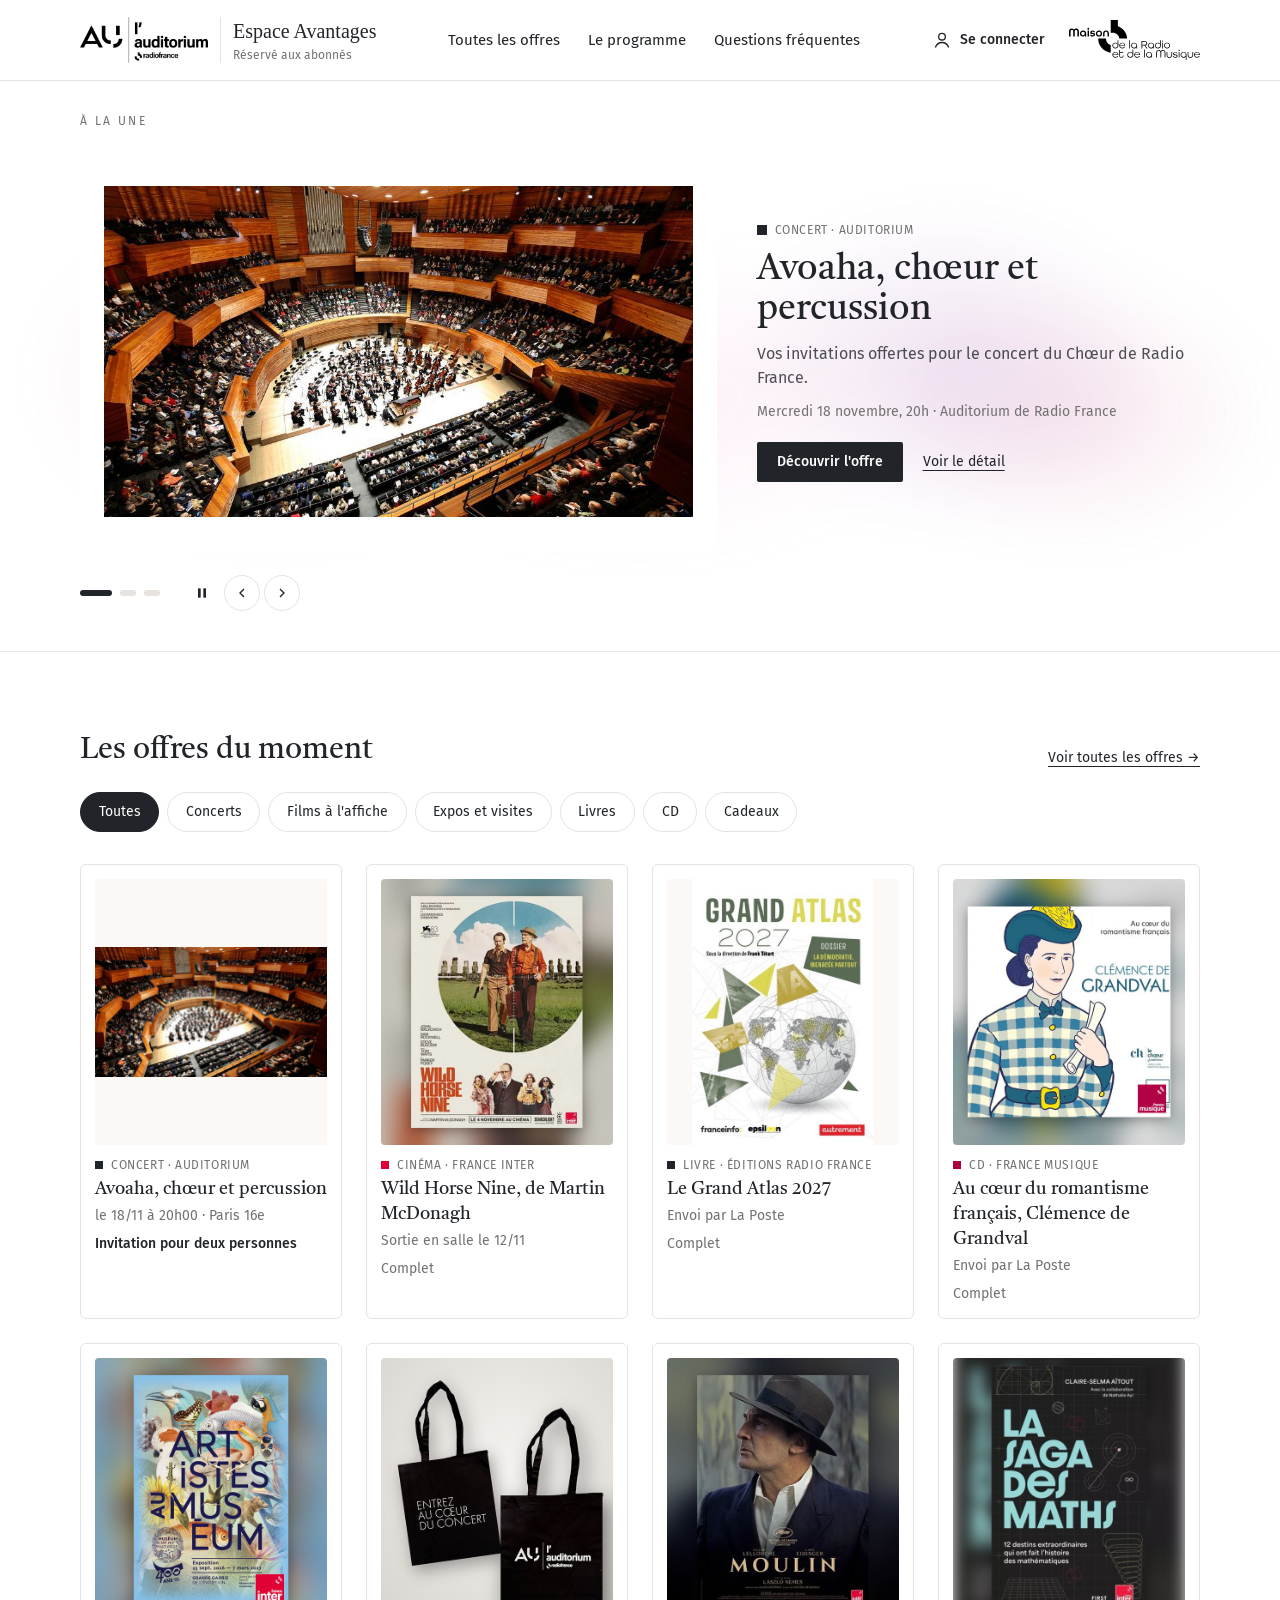
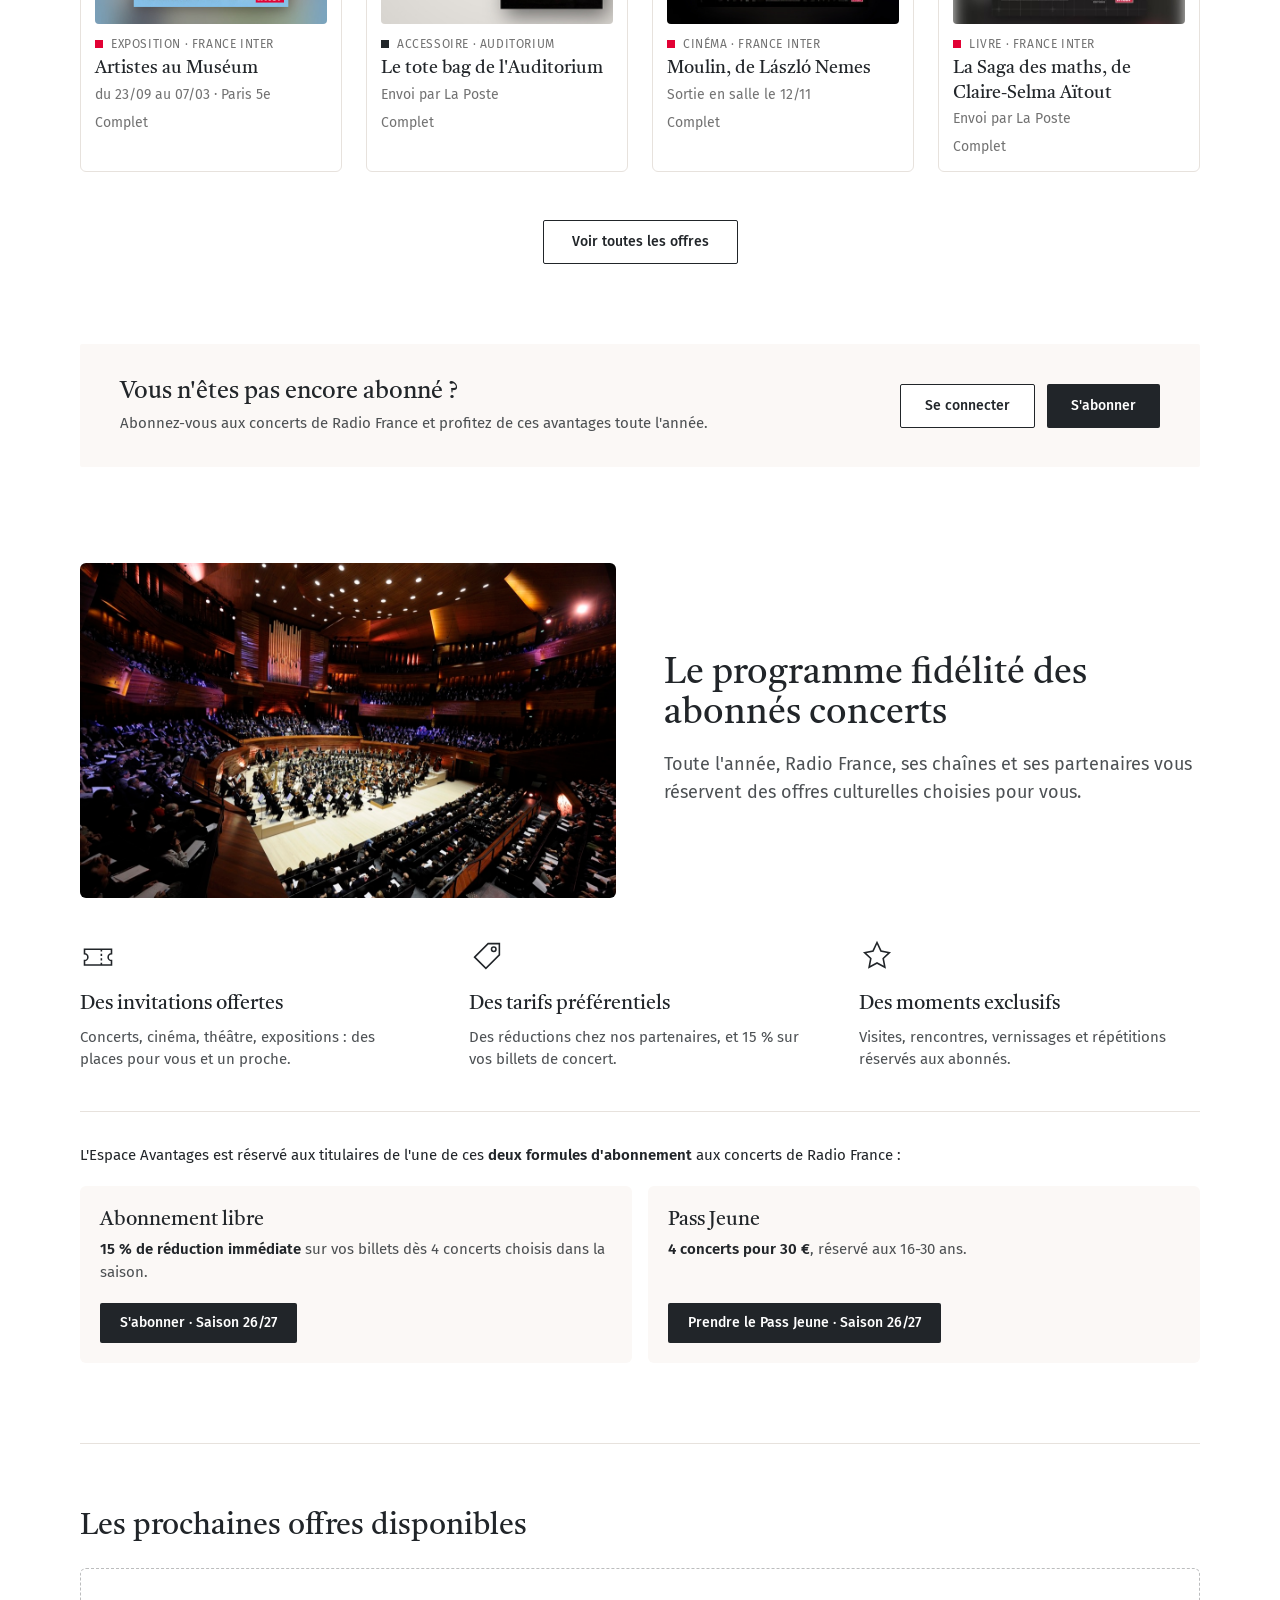
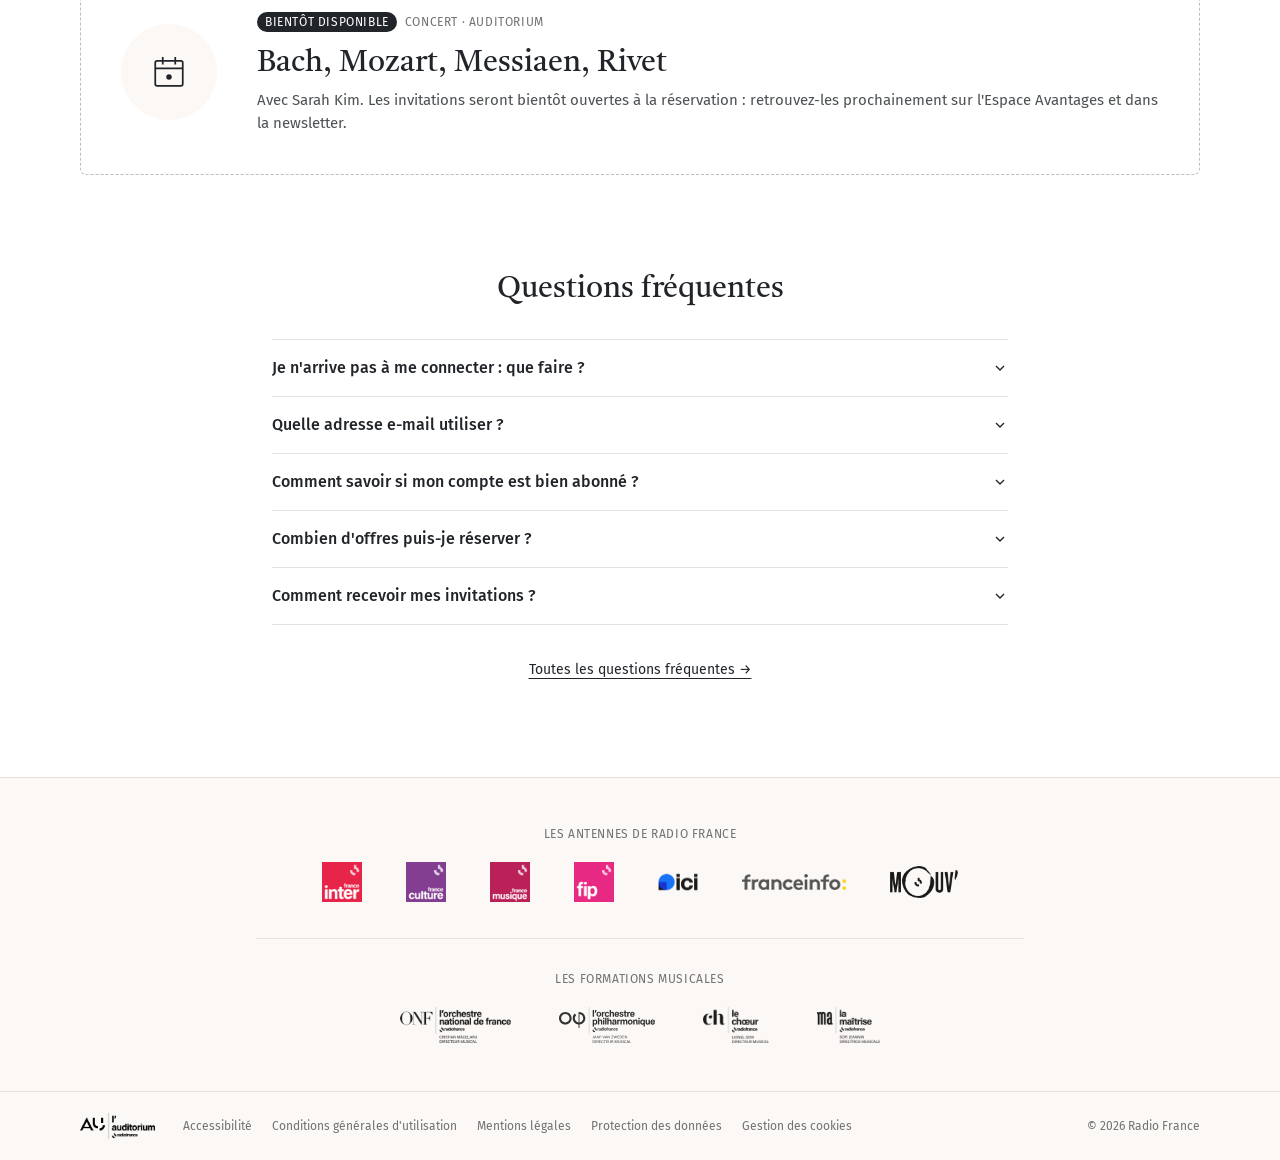
==== commit b0249775: "Formules : boutons alignés Co-Authored-By: Claude Opus 5.5 <noreply@anthropic.com>" ====
--- a/avantage-v5.html
+++ b/avantage-v5.html
@@ -18,7 +18,7 @@
     <link rel="preconnect" href="https://fonts.googleapis.com">
     <link rel="preconnect" href="https://fonts.gstatic.com" crossorigin>
     <link href="https://fonts.googleapis.com/css2?family=Castoro:ital@0;1&family=Fira+Sans:wght@400;500;600&display=swap" rel="stylesheet">
-    <link rel="stylesheet" href="style.css?v=202611261517">
+    <link rel="stylesheet" href="style.css?v=202611261521">
     <style>
         .no-scrollbar::-webkit-scrollbar { display: none; }
         .no-scrollbar { scrollbar-width: none; }
@@ -318,13 +318,13 @@
             <div class="mt-5 grid grid-cols-1 sm:grid-cols-2 gap-4">
                 <div class="bg-au-cream rounded-md p-5 flex flex-col">
                     <p class="font-serif text-xl">Abonnement libre</p>
-                    <p class="mt-1 text-[15px] text-au-ink/80"><strong class="font-semibold text-au-ink">15 % de réduction immédiate</strong> sur vos billets dès 4 concerts choisis dans la saison.</p>
-                    <a href="https://billetterie.maisondelaradioetdelamusique.fr/selection/subscription?productId=10229738293777&amp;gtmStepTracking=true" target="_blank" rel="noopener" class="mt-4 self-start inline-flex items-center h-10 px-5 bg-au-ink text-white text-sm font-medium rounded-sm hover:bg-black transition">S'abonner · Saison 26/27</a>
+                    <p class="mt-1 mb-5 text-[15px] text-au-ink/80"><strong class="font-semibold text-au-ink">15 % de réduction immédiate</strong> sur vos billets dès 4 concerts choisis dans la saison.</p>
+                    <a href="https://billetterie.maisondelaradioetdelamusique.fr/selection/subscription?productId=10229738293777&amp;gtmStepTracking=true" target="_blank" rel="noopener" class="mt-auto self-start inline-flex items-center h-10 px-5 bg-au-ink text-white text-sm font-medium rounded-sm hover:bg-black transition">S'abonner · Saison 26/27</a>
                 </div>
                 <div class="bg-au-cream rounded-md p-5 flex flex-col">
                     <p class="font-serif text-xl">Pass Jeune</p>
-                    <p class="mt-1 text-[15px] text-au-ink/80"><strong class="font-semibold text-au-ink">4 concerts pour 30 €</strong>, réservé aux 16-30 ans.</p>
-                    <a href="https://billetterie.maisondelaradioetdelamusique.fr/selection/subscription?productId=10229793441000&amp;gtmStepTracking=true" target="_blank" rel="noopener" class="mt-4 self-start inline-flex items-center h-10 px-5 bg-au-ink text-white text-sm font-medium rounded-sm hover:bg-black transition">Prendre le Pass Jeune · Saison 26/27</a>
+                    <p class="mt-1 mb-5 text-[15px] text-au-ink/80"><strong class="font-semibold text-au-ink">4 concerts pour 30 €</strong>, réservé aux 16-30 ans.</p>
+                    <a href="https://billetterie.maisondelaradioetdelamusique.fr/selection/subscription?productId=10229793441000&amp;gtmStepTracking=true" target="_blank" rel="noopener" class="mt-auto self-start inline-flex items-center h-10 px-5 bg-au-ink text-white text-sm font-medium rounded-sm hover:bg-black transition">Prendre le Pass Jeune · Saison 26/27</a>
                 </div>
             </div>
         </div>
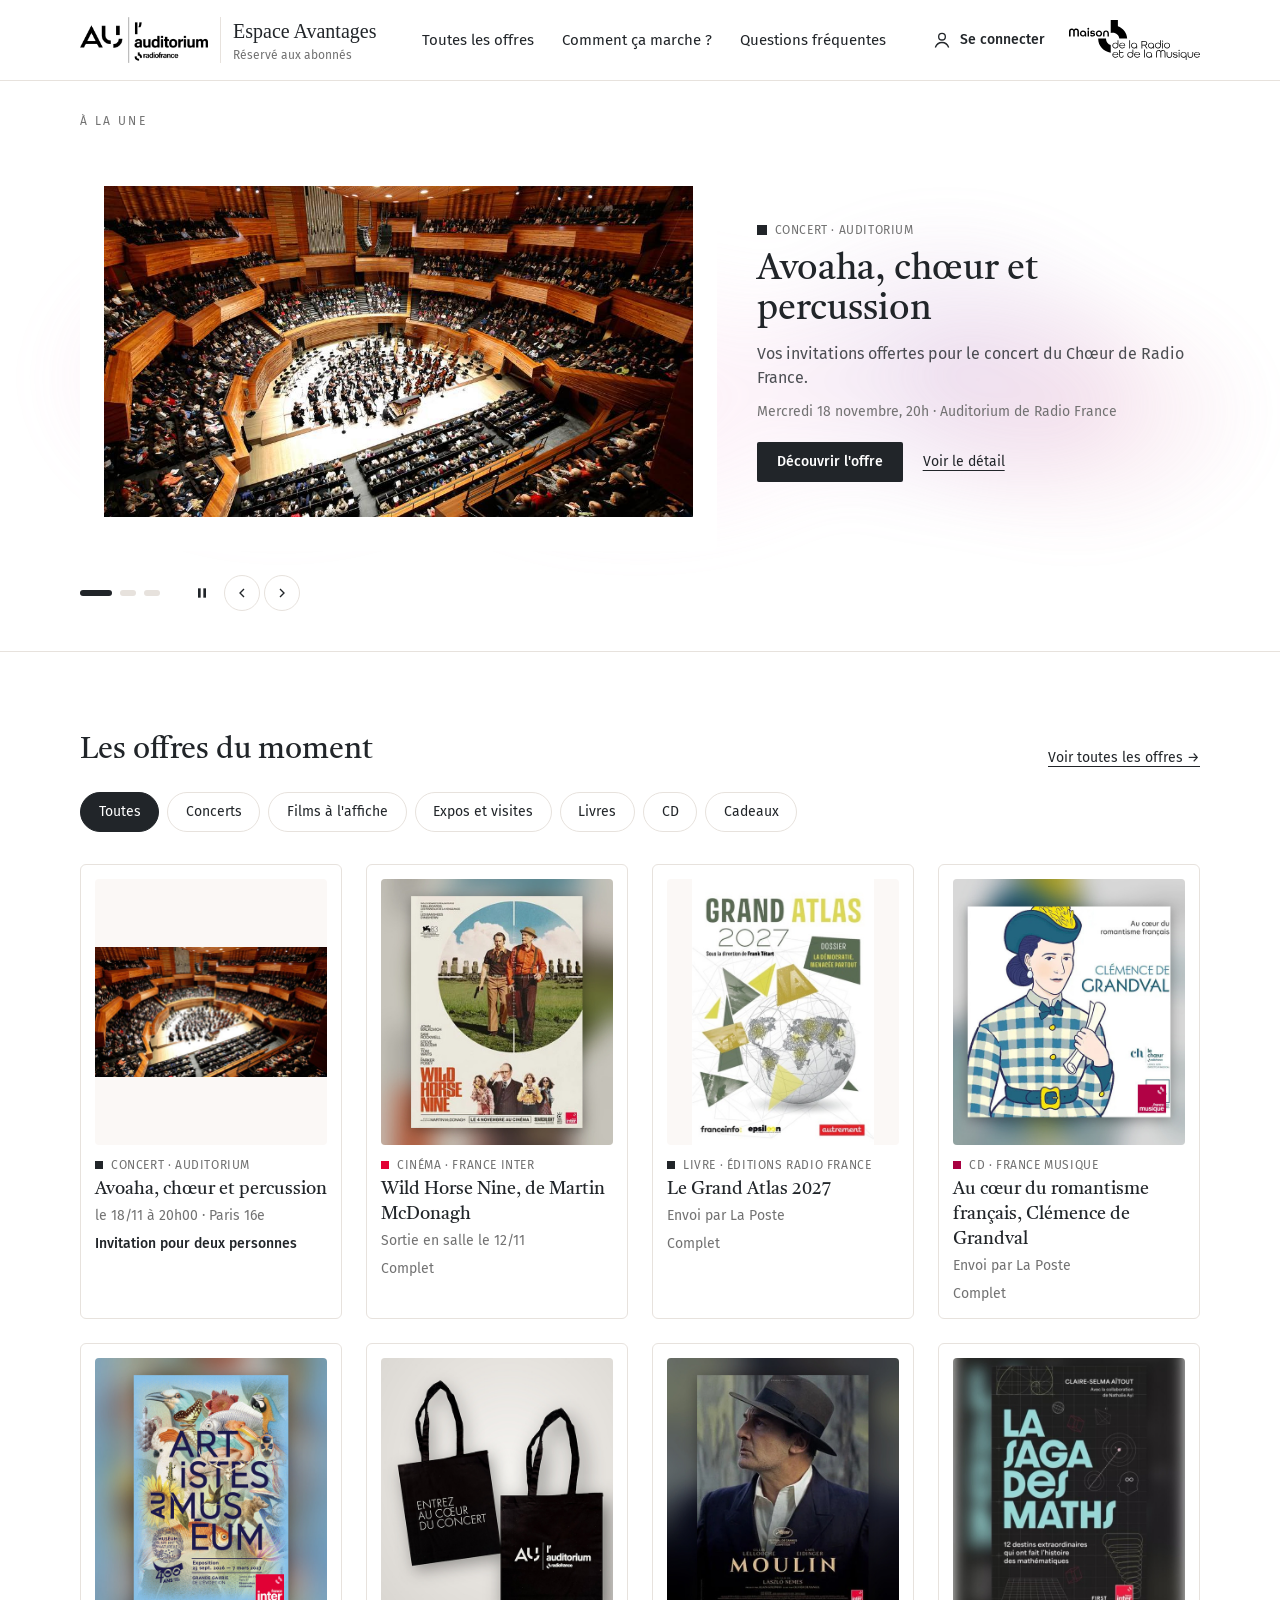
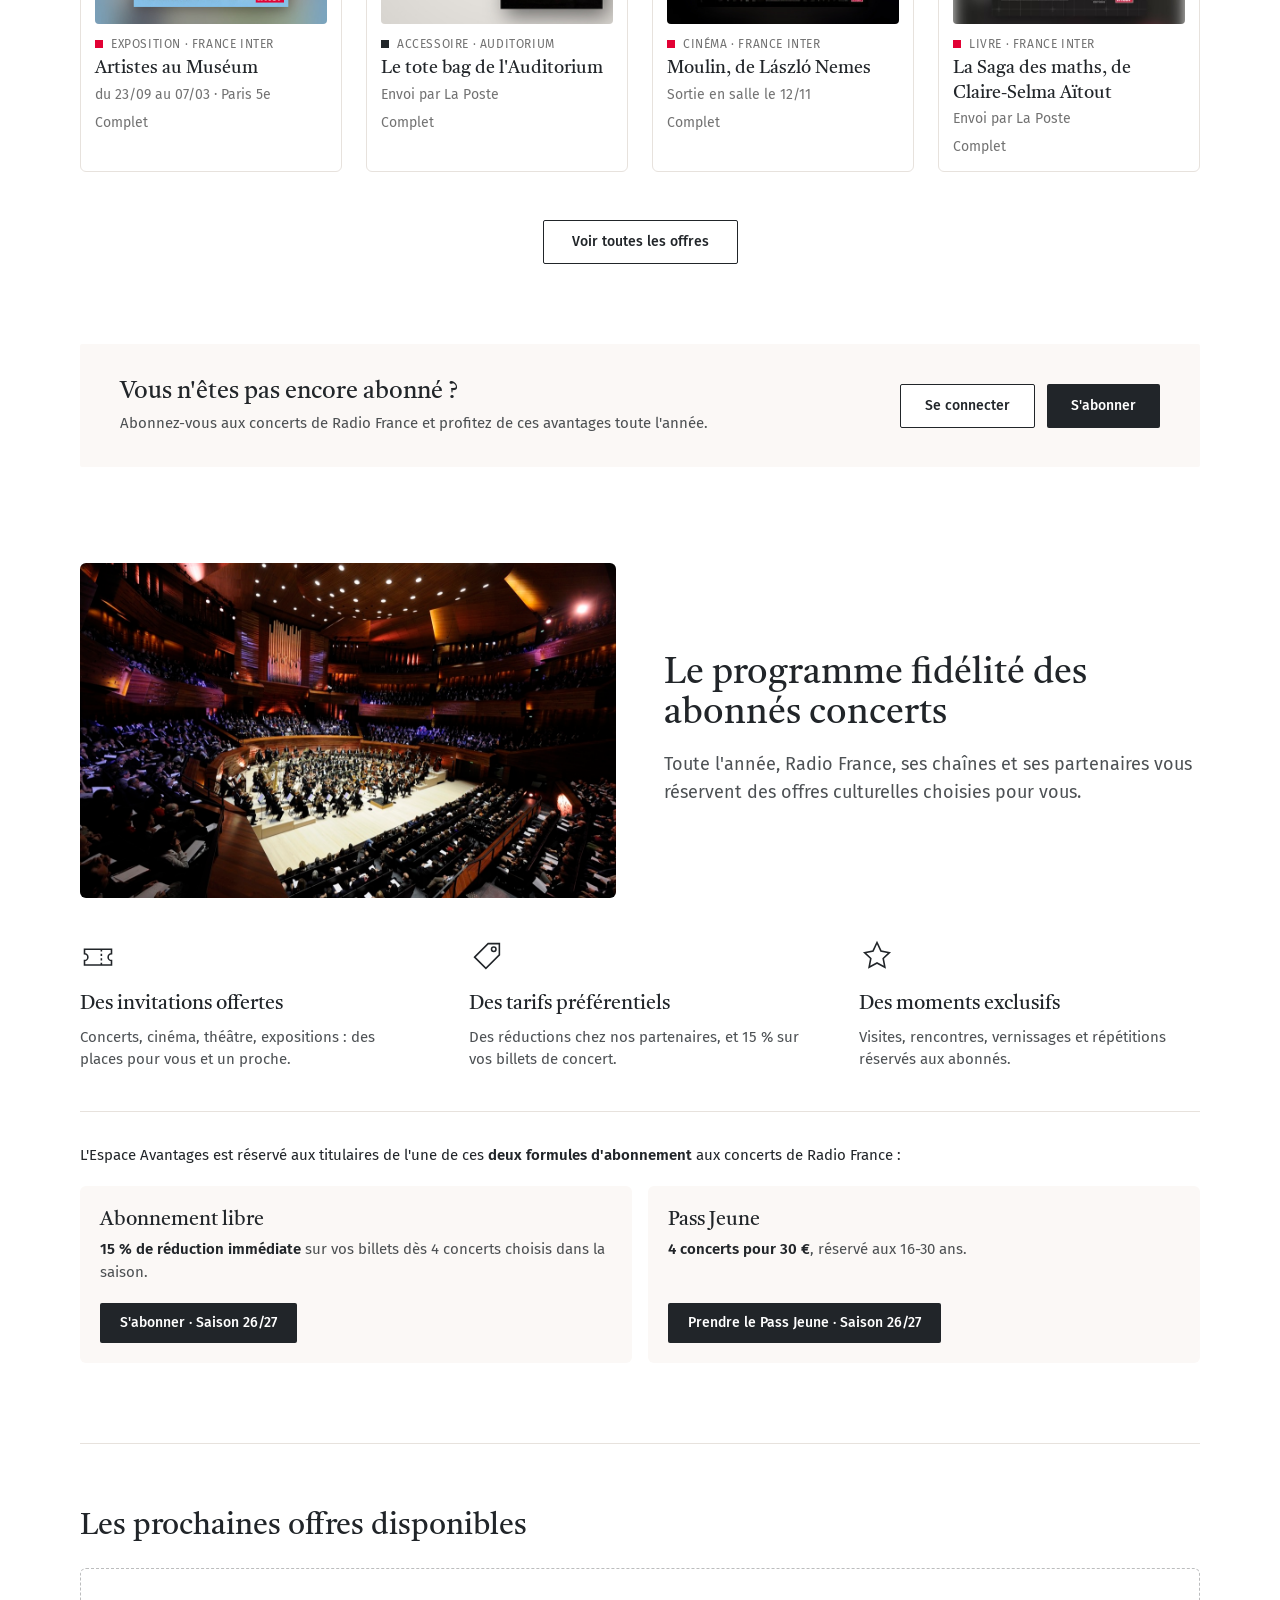
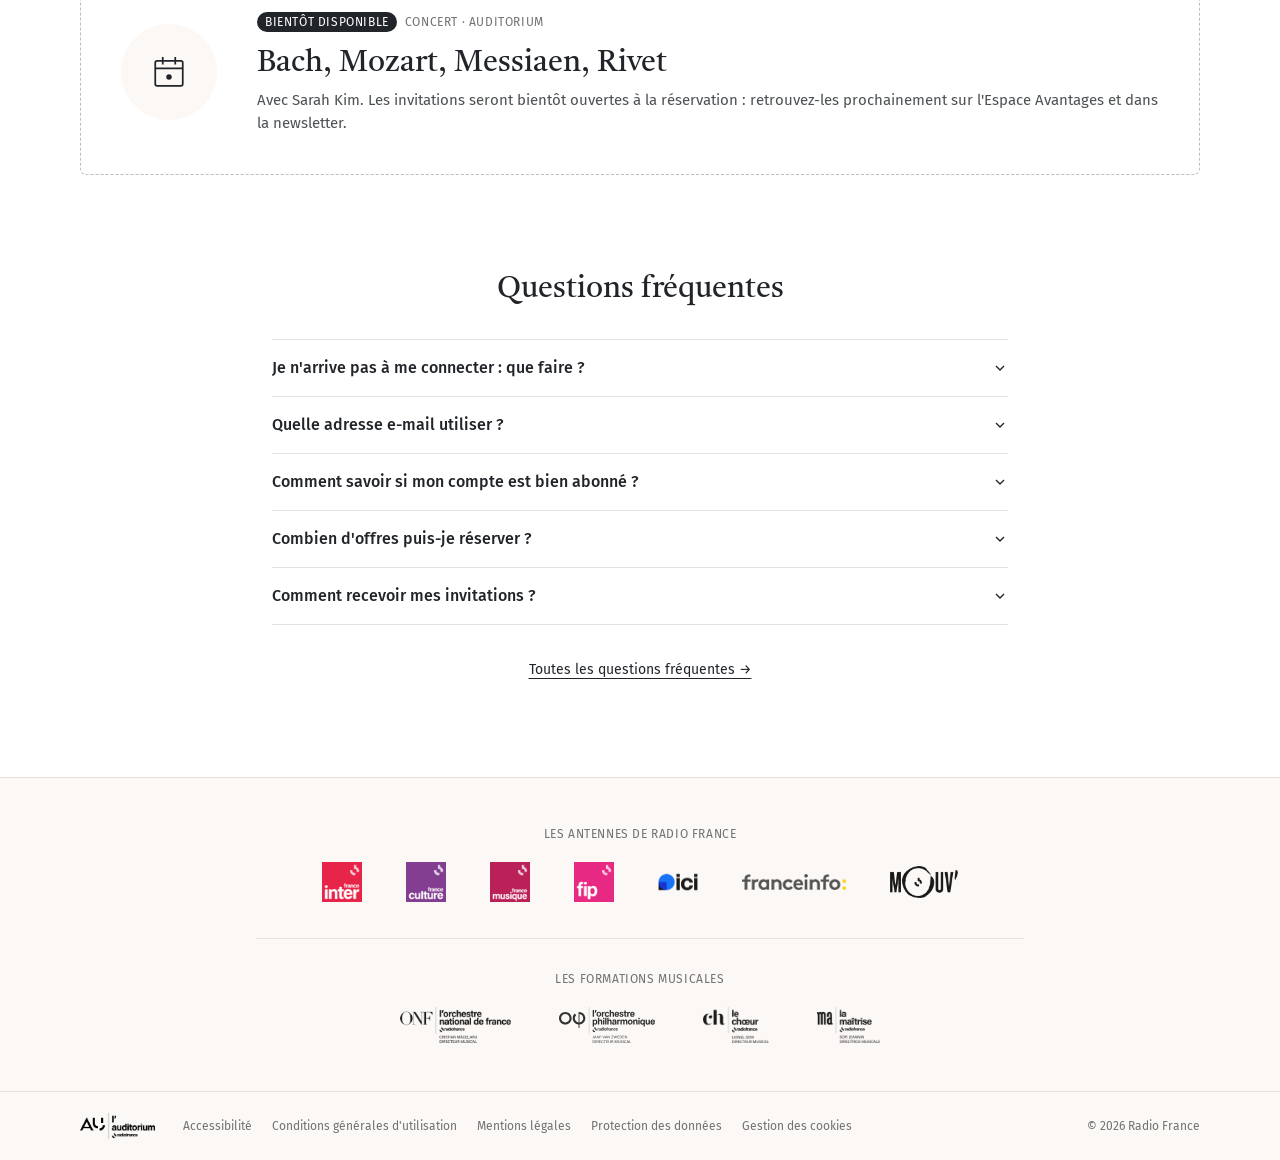
==== commit 3172bea8: "En-tête : « Comment ça marche ? », menu burger jusqu'à 1280 px Co-Authored-By: Claude Opus 5.5 <nore" ====
--- a/avantage-v5.html
+++ b/avantage-v5.html
@@ -18,7 +18,7 @@
     <link rel="preconnect" href="https://fonts.googleapis.com">
     <link rel="preconnect" href="https://fonts.gstatic.com" crossorigin>
     <link href="https://fonts.googleapis.com/css2?family=Castoro:ital@0;1&family=Fira+Sans:wght@400;500;600&display=swap" rel="stylesheet">
-    <link rel="stylesheet" href="style.css?v=202611261521">
+    <link rel="stylesheet" href="style.css?v=202611261523">
     <style>
         .no-scrollbar::-webkit-scrollbar { display: none; }
         .no-scrollbar { scrollbar-width: none; }
@@ -64,9 +64,9 @@
                 </span>
             </a>
 
-            <nav class="hidden lg:flex items-center gap-5 xl:gap-7 text-[15px] whitespace-nowrap" aria-label="Menu principal">
+            <nav class="hidden xl:flex items-center gap-7 text-[15px] whitespace-nowrap" aria-label="Menu principal">
                 <a href="offres.html" class="hover:underline underline-offset-4">Toutes les offres</a>
-                <a href="avantage-v5.html#programme" class="hover:underline underline-offset-4">Le programme</a>
+                <a href="avantage-v5.html#programme" class="hover:underline underline-offset-4">Comment ça marche ?</a>
                 <a href="avantage-v5.html#faq" class="hover:underline underline-offset-4">Questions fréquentes</a>
             </nav>
 
@@ -76,7 +76,7 @@
                     <span class="hidden md:inline">Se connecter</span>
                 </a>
                 <img src="img/mrm_logo_noir.svg" alt="Maison de la Radio et de la Musique" class="hidden sm:block h-8 md:h-10 w-auto">
-                <button id="burger" class="lg:hidden p-1" aria-label="Ouvrir le menu" aria-expanded="false" aria-controls="menu-mobile">
+                <button id="burger" class="xl:hidden p-1" aria-label="Ouvrir le menu" aria-expanded="false" aria-controls="menu-mobile">
                     <svg data-ico="ouvrir" class="w-6 h-6" viewBox="0 0 24 24" fill="none" stroke="currentColor" stroke-width="1.6" aria-hidden="true"><path d="M4 7h16M4 12h16M4 17h16"/></svg>
                     <svg data-ico="fermer" class="w-6 h-6 hidden" viewBox="0 0 24 24" fill="none" stroke="currentColor" stroke-width="1.6" aria-hidden="true"><path d="M6 6l12 12M18 6L6 18"/></svg>
                 </button>
@@ -84,10 +84,10 @@
         </div>
 
         <!-- Menu mobile et tablette -->
-        <nav id="menu-mobile" class="hidden lg:hidden border-t border-au-line bg-white" aria-label="Menu principal (mobile)">
+        <nav id="menu-mobile" class="hidden xl:hidden border-t border-au-line bg-white" aria-label="Menu principal (mobile)">
             <div class="max-w-6xl mx-auto px-4 py-2 flex flex-col text-[16px]">
                 <a href="offres.html" class="py-3.5 border-b border-au-line">Toutes les offres</a>
-                <a href="avantage-v5.html#programme" class="py-3.5 border-b border-au-line">Le programme</a>
+                <a href="avantage-v5.html#programme" class="py-3.5 border-b border-au-line">Comment ça marche ?</a>
                 <a href="avantage-v5.html#faq" class="py-3.5 border-b border-au-line">Questions fréquentes</a>
                 <a href="connexion.html" class="py-3.5 flex items-center gap-2 font-medium"><svg class="w-5 h-5" viewBox="0 0 24 24" fill="none" stroke="currentColor" stroke-width="1.6" aria-hidden="true"><circle cx="12" cy="8" r="4"/><path d="M4 21c1.5-4 4.5-6 8-6s6.5 2 8 6"/></svg><span>Se connecter</span></a>
             </div>
--- a/style.css
+++ b/style.css
@@ -1 +1 @@
-*,:after,:before{--tw-border-spacing-x:0;--tw-border-spacing-y:0;--tw-translate-x:0;--tw-translate-y:0;--tw-rotate:0;--tw-skew-x:0;--tw-skew-y:0;--tw-scale-x:1;--tw-scale-y:1;--tw-pan-x: ;--tw-pan-y: ;--tw-pinch-zoom: ;--tw-scroll-snap-strictness:proximity;--tw-gradient-from-position: ;--tw-gradient-via-position: ;--tw-gradient-to-position: ;--tw-ordinal: ;--tw-slashed-zero: ;--tw-numeric-figure: ;--tw-numeric-spacing: ;--tw-numeric-fraction: ;--tw-ring-inset: ;--tw-ring-offset-width:0px;--tw-ring-offset-color:#fff;--tw-ring-color:rgba(59,130,246,.5);--tw-ring-offset-shadow:0 0 #0000;--tw-ring-shadow:0 0 #0000;--tw-shadow:0 0 #0000;--tw-shadow-colored:0 0 #0000;--tw-blur: ;--tw-brightness: ;--tw-contrast: ;--tw-grayscale: ;--tw-hue-rotate: ;--tw-invert: ;--tw-saturate: ;--tw-sepia: ;--tw-drop-shadow: ;--tw-backdrop-blur: ;--tw-backdrop-brightness: ;--tw-backdrop-contrast: ;--tw-backdrop-grayscale: ;--tw-backdrop-hue-rotate: ;--tw-backdrop-invert: ;--tw-backdrop-opacity: ;--tw-backdrop-saturate: ;--tw-backdrop-sepia: ;--tw-contain-size: ;--tw-contain-layout: ;--tw-contain-paint: ;--tw-contain-style: }::backdrop{--tw-border-spacing-x:0;--tw-border-spacing-y:0;--tw-translate-x:0;--tw-translate-y:0;--tw-rotate:0;--tw-skew-x:0;--tw-skew-y:0;--tw-scale-x:1;--tw-scale-y:1;--tw-pan-x: ;--tw-pan-y: ;--tw-pinch-zoom: ;--tw-scroll-snap-strictness:proximity;--tw-gradient-from-position: ;--tw-gradient-via-position: ;--tw-gradient-to-position: ;--tw-ordinal: ;--tw-slashed-zero: ;--tw-numeric-figure: ;--tw-numeric-spacing: ;--tw-numeric-fraction: ;--tw-ring-inset: ;--tw-ring-offset-width:0px;--tw-ring-offset-color:#fff;--tw-ring-color:rgba(59,130,246,.5);--tw-ring-offset-shadow:0 0 #0000;--tw-ring-shadow:0 0 #0000;--tw-shadow:0 0 #0000;--tw-shadow-colored:0 0 #0000;--tw-blur: ;--tw-brightness: ;--tw-contrast: ;--tw-grayscale: ;--tw-hue-rotate: ;--tw-invert: ;--tw-saturate: ;--tw-sepia: ;--tw-drop-shadow: ;--tw-backdrop-blur: ;--tw-backdrop-brightness: ;--tw-backdrop-contrast: ;--tw-backdrop-grayscale: ;--tw-backdrop-hue-rotate: ;--tw-backdrop-invert: ;--tw-backdrop-opacity: ;--tw-backdrop-saturate: ;--tw-backdrop-sepia: ;--tw-contain-size: ;--tw-contain-layout: ;--tw-contain-paint: ;--tw-contain-style: }/*! tailwindcss v3.4.17 | MIT License | https://tailwindcss.com*/*,:after,:before{box-sizing:border-box;border:0 solid #e5e7eb}:after,:before{--tw-content:""}:host,html{line-height:1.5;-webkit-text-size-adjust:100%;-moz-tab-size:4;-o-tab-size:4;tab-size:4;font-family:Fira Sans,Arial,sans-serif;font-feature-settings:normal;font-variation-settings:normal;-webkit-tap-highlight-color:transparent}body{margin:0;line-height:inherit}hr{height:0;color:inherit;border-top-width:1px}abbr:where([title]){-webkit-text-decoration:underline dotted;text-decoration:underline dotted}h1,h2,h3,h4,h5,h6{font-size:inherit;font-weight:inherit}a{color:inherit;text-decoration:inherit}b,strong{font-weight:bolder}code,kbd,pre,samp{font-family:ui-monospace,SFMono-Regular,Menlo,Monaco,Consolas,Liberation Mono,Courier New,monospace;font-feature-settings:normal;font-variation-settings:normal;font-size:1em}small{font-size:80%}sub,sup{font-size:75%;line-height:0;position:relative;vertical-align:baseline}sub{bottom:-.25em}sup{top:-.5em}table{text-indent:0;border-color:inherit;border-collapse:collapse}button,input,optgroup,select,textarea{font-family:inherit;font-feature-settings:inherit;font-variation-settings:inherit;font-size:100%;font-weight:inherit;line-height:inherit;letter-spacing:inherit;color:inherit;margin:0;padding:0}button,select{text-transform:none}button,input:where([type=button]),input:where([type=reset]),input:where([type=submit]){-webkit-appearance:button;background-color:transparent;background-image:none}:-moz-focusring{outline:auto}:-moz-ui-invalid{box-shadow:none}progress{vertical-align:baseline}::-webkit-inner-spin-button,::-webkit-outer-spin-button{height:auto}[type=search]{-webkit-appearance:textfield;outline-offset:-2px}::-webkit-search-decoration{-webkit-appearance:none}::-webkit-file-upload-button{-webkit-appearance:button;font:inherit}summary{display:list-item}blockquote,dd,dl,figure,h1,h2,h3,h4,h5,h6,hr,p,pre{margin:0}fieldset{margin:0}fieldset,legend{padding:0}menu,ol,ul{list-style:none;margin:0;padding:0}dialog{padding:0}textarea{resize:vertical}input::-moz-placeholder,textarea::-moz-placeholder{opacity:1;color:#9ca3af}input::placeholder,textarea::placeholder{opacity:1;color:#9ca3af}[role=button],button{cursor:pointer}:disabled{cursor:default}audio,canvas,embed,iframe,img,object,svg,video{display:block;vertical-align:middle}img,video{max-width:100%;height:auto}[hidden]:where(:not([hidden=until-found])){display:none}.fixed{position:fixed}.absolute{position:absolute}.relative{position:relative}.sticky{position:sticky}.inset-0{inset:0}.top-0{top:0}.isolate{isolation:isolate}.z-30{z-index:30}.z-40{z-index:40}.-mx-4{margin-left:-1rem;margin-right:-1rem}.mx-auto{margin-left:auto;margin-right:auto}.mb-4{margin-bottom:1rem}.mb-5{margin-bottom:1.25rem}.mb-6{margin-bottom:1.5rem}.mr-2{margin-right:.5rem}.mt-0\.5{margin-top:.125rem}.mt-1{margin-top:.25rem}.mt-1\.5{margin-top:.375rem}.mt-10{margin-top:2.5rem}.mt-16{margin-top:4rem}.mt-2{margin-top:.5rem}.mt-2\.5{margin-top:.625rem}.mt-3{margin-top:.75rem}.mt-4{margin-top:1rem}.mt-5{margin-top:1.25rem}.mt-6{margin-top:1.5rem}.mt-8{margin-top:2rem}.mt-auto{margin-top:auto}.block{display:block}.flex{display:flex}.inline-flex{display:inline-flex}.grid{display:grid}.hidden{display:none}.aspect-\[16\/10\]{aspect-ratio:16/10}.aspect-\[4\/3\]{aspect-ratio:4/3}.aspect-\[540\/620\]{aspect-ratio:540/620}.h-1{height:.25rem}.h-1\.5{height:.375rem}.h-10{height:2.5rem}.h-11{height:2.75rem}.h-16{height:4rem}.h-2{height:.5rem}.h-2\.5{height:.625rem}.h-20{height:5rem}.h-4{height:1rem}.h-5{height:1.25rem}.h-6{height:1.5rem}.h-7{height:1.75rem}.h-8{height:2rem}.h-9{height:2.25rem}.h-full{height:100%}.max-h-\[90vh\]{max-height:90vh}.w-16{width:4rem}.w-2{width:.5rem}.w-2\.5{width:.625rem}.w-20{width:5rem}.w-4{width:1rem}.w-5{width:1.25rem}.w-6{width:1.5rem}.w-8{width:2rem}.w-9{width:2.25rem}.w-\[44\%\]{width:44%}.w-\[62\%\]{width:62%}.w-auto{width:auto}.w-full{width:100%}.min-w-0{min-width:0}.max-w-3xl{max-width:48rem}.max-w-6xl{max-width:72rem}.flex-1{flex:1 1 0%}.flex-shrink{flex-shrink:1}.shrink-0{flex-shrink:0}.transform{transform:translate(var(--tw-translate-x),var(--tw-translate-y)) rotate(var(--tw-rotate)) skewX(var(--tw-skew-x)) skewY(var(--tw-skew-y)) scaleX(var(--tw-scale-x)) scaleY(var(--tw-scale-y))}.cursor-pointer{cursor:pointer}.snap-x{scroll-snap-type:x var(--tw-scroll-snap-strictness)}.snap-mandatory{--tw-scroll-snap-strictness:mandatory}.snap-start{scroll-snap-align:start}.scroll-mt-28{scroll-margin-top:7rem}.scroll-px-4{scroll-padding-left:1rem;scroll-padding-right:1rem}.grid-cols-1{grid-template-columns:repeat(1,minmax(0,1fr))}.flex-col{flex-direction:column}.flex-wrap{flex-wrap:wrap}.place-items-center{place-items:center}.items-start{align-items:flex-start}.items-end{align-items:flex-end}.items-center{align-items:center}.items-baseline{align-items:baseline}.justify-center{justify-content:center}.justify-between{justify-content:space-between}.gap-0{gap:0}.gap-1{gap:.25rem}.gap-1\.5{gap:.375rem}.gap-2{gap:.5rem}.gap-2\.5{gap:.625rem}.gap-3{gap:.75rem}.gap-4{gap:1rem}.gap-5{gap:1.25rem}.gap-6{gap:1.5rem}.gap-8{gap:2rem}.gap-x-10{-moz-column-gap:2.5rem;column-gap:2.5rem}.gap-x-5{-moz-column-gap:1.25rem;column-gap:1.25rem}.gap-x-9{-moz-column-gap:2.25rem;column-gap:2.25rem}.gap-y-2{row-gap:.5rem}.gap-y-6{row-gap:1.5rem}.space-y-1>:not([hidden])~:not([hidden]){--tw-space-y-reverse:0;margin-top:calc(.25rem*(1 - var(--tw-space-y-reverse)));margin-bottom:calc(.25rem*var(--tw-space-y-reverse))}.space-y-2>:not([hidden])~:not([hidden]){--tw-space-y-reverse:0;margin-top:calc(.5rem*(1 - var(--tw-space-y-reverse)));margin-bottom:calc(.5rem*var(--tw-space-y-reverse))}.space-y-3>:not([hidden])~:not([hidden]){--tw-space-y-reverse:0;margin-top:calc(.75rem*(1 - var(--tw-space-y-reverse)));margin-bottom:calc(.75rem*var(--tw-space-y-reverse))}.space-y-5>:not([hidden])~:not([hidden]){--tw-space-y-reverse:0;margin-top:calc(1.25rem*(1 - var(--tw-space-y-reverse)));margin-bottom:calc(1.25rem*var(--tw-space-y-reverse))}.space-y-9>:not([hidden])~:not([hidden]){--tw-space-y-reverse:0;margin-top:calc(2.25rem*(1 - var(--tw-space-y-reverse)));margin-bottom:calc(2.25rem*var(--tw-space-y-reverse))}.self-start{align-self:flex-start}.overflow-hidden{overflow:hidden}.overflow-x-auto{overflow-x:auto}.overflow-y-auto{overflow-y:auto}.whitespace-nowrap{white-space:nowrap}.rounded{border-radius:.25rem}.rounded-full{border-radius:9999px}.rounded-md{border-radius:.375rem}.rounded-sm{border-radius:.125rem}.rounded-t-lg{border-top-left-radius:.5rem;border-top-right-radius:.5rem}.border{border-width:1px}.border-b{border-bottom-width:1px}.border-l{border-left-width:1px}.border-t{border-top-width:1px}.border-dashed{border-style:dashed}.border-au-ink{--tw-border-opacity:1;border-color:rgb(33 37 41/var(--tw-border-opacity,1))}.border-au-ink\/30{border-color:rgba(33,37,41,.3)}.border-au-line{--tw-border-opacity:1;border-color:rgb(231 226 221/var(--tw-border-opacity,1))}.bg-\[\#5CFFA6\]{--tw-bg-opacity:1;background-color:rgb(92 255 166/var(--tw-bg-opacity,1))}.bg-au-cream{--tw-bg-opacity:1;background-color:rgb(251 248 246/var(--tw-bg-opacity,1))}.bg-au-ink{--tw-bg-opacity:1;background-color:rgb(33 37 41/var(--tw-bg-opacity,1))}.bg-au-line{--tw-bg-opacity:1;background-color:rgb(231 226 221/var(--tw-bg-opacity,1))}.bg-black\/40{background-color:rgba(0,0,0,.4)}.bg-fc{background-color:rgb(117 42 131/var(--tw-bg-opacity,1))}.bg-fc,.bg-fi{--tw-bg-opacity:1}.bg-fi{background-color:rgb(226 1 52/var(--tw-bg-opacity,1))}.bg-fm{--tw-bg-opacity:1;background-color:rgb(168 0 65/var(--tw-bg-opacity,1))}.bg-white{--tw-bg-opacity:1;background-color:rgb(255 255 255/var(--tw-bg-opacity,1))}.object-contain{-o-object-fit:contain;object-fit:contain}.object-cover{-o-object-fit:cover;object-fit:cover}.p-1{padding:.25rem}.p-3{padding:.75rem}.p-4{padding:1rem}.p-5{padding:1.25rem}.p-6{padding:1.5rem}.px-2{padding-left:.5rem;padding-right:.5rem}.px-2\.5{padding-left:.625rem;padding-right:.625rem}.px-3{padding-left:.75rem;padding-right:.75rem}.px-4{padding-left:1rem;padding-right:1rem}.px-5{padding-left:1.25rem;padding-right:1.25rem}.px-6{padding-left:1.5rem;padding-right:1.5rem}.px-7{padding-left:1.75rem;padding-right:1.75rem}.py-0\.5{padding-top:.125rem;padding-bottom:.125rem}.py-1{padding-top:.25rem;padding-bottom:.25rem}.py-10{padding-top:2.5rem;padding-bottom:2.5rem}.py-16{padding-top:4rem;padding-bottom:4rem}.py-2{padding-top:.5rem;padding-bottom:.5rem}.py-3\.5{padding-top:.875rem;padding-bottom:.875rem}.py-4{padding-top:1rem;padding-bottom:1rem}.py-5{padding-top:1.25rem;padding-bottom:1.25rem}.py-7{padding-top:1.75rem;padding-bottom:1.75rem}.pb-16{padding-bottom:4rem}.pb-3{padding-bottom:.75rem}.pb-8{padding-bottom:2rem}.pl-2\.5{padding-left:.625rem}.pt-12{padding-top:3rem}.pt-14{padding-top:3.5rem}.pt-16{padding-top:4rem}.pt-5{padding-top:1.25rem}.pt-6{padding-top:1.5rem}.pt-8{padding-top:2rem}.text-center{text-align:center}.font-nl{font-family:Georgia,Times New Roman,serif}.font-sans{font-family:Fira Sans,Arial,sans-serif}.font-serif{font-family:Castoro,Georgia,serif}.text-2xl{font-size:1.5rem;line-height:2rem}.text-3xl{font-size:1.875rem;line-height:2.25rem}.text-\[11px\]{font-size:11px}.text-\[15px\]{font-size:15px}.text-\[16px\]{font-size:16px}.text-base{font-size:1rem;line-height:1.5rem}.text-lg{font-size:1.125rem;line-height:1.75rem}.text-sm{font-size:.875rem;line-height:1.25rem}.text-xl{font-size:1.25rem;line-height:1.75rem}.text-xs{font-size:.75rem;line-height:1rem}.font-medium{font-weight:500}.font-semibold{font-weight:600}.uppercase{text-transform:uppercase}.leading-none{line-height:1}.leading-relaxed{line-height:1.625}.leading-snug{line-height:1.375}.leading-tight{line-height:1.25}.tracking-\[0\.2em\]{letter-spacing:.2em}.tracking-wider{letter-spacing:.05em}.text-au-grey{--tw-text-opacity:1;color:rgb(114 114 114/var(--tw-text-opacity,1))}.text-au-ink{--tw-text-opacity:1;color:rgb(33 37 41/var(--tw-text-opacity,1))}.text-au-ink\/80{color:rgba(33,37,41,.8)}.text-au-ink\/90{color:rgba(33,37,41,.9)}.text-fm{--tw-text-opacity:1;color:rgb(168 0 65/var(--tw-text-opacity,1))}.text-white{--tw-text-opacity:1;color:rgb(255 255 255/var(--tw-text-opacity,1))}.underline{text-decoration-line:underline}.underline-offset-4{text-underline-offset:4px}.antialiased{-webkit-font-smoothing:antialiased;-moz-osx-font-smoothing:grayscale}.accent-\[\#212529\]{accent-color:#212529}.opacity-90{opacity:.9}.outline{outline-style:solid}.blur{--tw-blur:blur(8px)}.blur,.filter{filter:var(--tw-blur) var(--tw-brightness) var(--tw-contrast) var(--tw-grayscale) var(--tw-hue-rotate) var(--tw-invert) var(--tw-saturate) var(--tw-sepia) var(--tw-drop-shadow)}.transition{transition-property:color,background-color,border-color,text-decoration-color,fill,stroke,opacity,box-shadow,transform,filter,-webkit-backdrop-filter;transition-property:color,background-color,border-color,text-decoration-color,fill,stroke,opacity,box-shadow,transform,filter,backdrop-filter;transition-property:color,background-color,border-color,text-decoration-color,fill,stroke,opacity,box-shadow,transform,filter,backdrop-filter,-webkit-backdrop-filter;transition-timing-function:cubic-bezier(.4,0,.2,1);transition-duration:.15s}.transition-all{transition-property:all;transition-timing-function:cubic-bezier(.4,0,.2,1);transition-duration:.15s}.duration-300{transition-duration:.3s}.after\:w-px:after{content:var(--tw-content);width:1px}.after\:shrink-0:after{content:var(--tw-content);flex-shrink:0}.after\:content-\[\"\"\]:after,.after\:content-\[\'\'\]:after{--tw-content:"";content:var(--tw-content)}.hover\:border-au-ink\/40:hover{border-color:rgba(33,37,41,.4)}.hover\:bg-au-cream:hover{--tw-bg-opacity:1;background-color:rgb(251 248 246/var(--tw-bg-opacity,1))}.hover\:bg-au-ink:hover{--tw-bg-opacity:1;background-color:rgb(33 37 41/var(--tw-bg-opacity,1))}.hover\:bg-black:hover{--tw-bg-opacity:1;background-color:rgb(0 0 0/var(--tw-bg-opacity,1))}.hover\:bg-white:hover{--tw-bg-opacity:1;background-color:rgb(255 255 255/var(--tw-bg-opacity,1))}.hover\:text-white:hover{--tw-text-opacity:1;color:rgb(255 255 255/var(--tw-text-opacity,1))}.hover\:underline:hover{text-decoration-line:underline}.hover\:opacity-100:hover{opacity:1}.hover\:shadow-\[0_6px_20px_-12px_rgba\(0\2c 0\2c 0\2c 0\.25\)\]:hover{--tw-shadow:0 6px 20px -12px rgba(0,0,0,.25);--tw-shadow-colored:0 6px 20px -12px var(--tw-shadow-color);box-shadow:var(--tw-ring-offset-shadow,0 0 #0000),var(--tw-ring-shadow,0 0 #0000),var(--tw-shadow)}.focus\:border-au-ink:focus{--tw-border-opacity:1;border-color:rgb(33 37 41/var(--tw-border-opacity,1))}.focus\:outline-none:focus{outline:2px solid transparent;outline-offset:2px}.group:hover .group-hover\:scale-\[1\.03\]{--tw-scale-x:1.03;--tw-scale-y:1.03;transform:translate(var(--tw-translate-x),var(--tw-translate-y)) rotate(var(--tw-rotate)) skewX(var(--tw-skew-x)) skewY(var(--tw-skew-y)) scaleX(var(--tw-scale-x)) scaleY(var(--tw-scale-y))}.group:hover .group-hover\:underline{text-decoration-line:underline}@media (min-width:640px){.sm\:block{display:block}.sm\:h-9{height:2.25rem}.sm\:w-\[30\%\]{width:30%}.sm\:w-\[42\%\]{width:42%}.sm\:grid-cols-2{grid-template-columns:repeat(2,minmax(0,1fr))}.sm\:grid-cols-3{grid-template-columns:repeat(3,minmax(0,1fr))}.sm\:gap-3{gap:.75rem}.sm\:pl-3{padding-left:.75rem}.sm\:text-lg{font-size:1.125rem;line-height:1.75rem}.sm\:text-xs{font-size:.75rem;line-height:1rem}}@media (min-width:768px){.md\:sticky{position:sticky}.md\:top-28{top:7rem}.md\:col-span-5{grid-column:span 5/span 5}.md\:col-span-6{grid-column:span 6/span 6}.md\:col-span-7{grid-column:span 7/span 7}.md\:mx-0{margin-left:0;margin-right:0}.md\:mb-6{margin-bottom:1.5rem}.md\:mb-8{margin-bottom:2rem}.md\:ml-auto{margin-left:auto}.md\:mt-12{margin-top:3rem}.md\:mt-24{margin-top:6rem}.md\:mt-8{margin-top:2rem}.md\:inline{display:inline}.md\:grid{display:grid}.md\:aspect-\[16\/10\]{aspect-ratio:16/10}.md\:h-10{height:2.5rem}.md\:h-12{height:3rem}.md\:h-20{height:5rem}.md\:h-24{height:6rem}.md\:w-10{width:2.5rem}.md\:w-20{width:5rem}.md\:w-24{width:6rem}.md\:w-auto{width:auto}.md\:max-w-lg{max-width:32rem}.md\:scroll-px-0{scroll-padding-left:0;scroll-padding-right:0}.md\:grid-cols-12{grid-template-columns:repeat(12,minmax(0,1fr))}.md\:grid-cols-3{grid-template-columns:repeat(3,minmax(0,1fr))}.md\:grid-cols-4{grid-template-columns:repeat(4,minmax(0,1fr))}.md\:grid-cols-5{grid-template-columns:repeat(5,minmax(0,1fr))}.md\:flex-row{flex-direction:row}.md\:items-center{align-items:center}.md\:justify-start{justify-content:flex-start}.md\:gap-10{gap:2.5rem}.md\:gap-12{gap:3rem}.md\:gap-5{gap:1.25rem}.md\:gap-6{gap:1.5rem}.md\:gap-x-11{-moz-column-gap:2.75rem;column-gap:2.75rem}.md\:gap-x-12{-moz-column-gap:3rem;column-gap:3rem}.md\:overflow-visible{overflow:visible}.md\:rounded-sm{border-radius:.125rem}.md\:p-10{padding:2.5rem}.md\:p-3\.5{padding:.875rem}.md\:p-6{padding:1.5rem}.md\:p-8{padding:2rem}.md\:px-0{padding-left:0;padding-right:0}.md\:px-10{padding-left:2.5rem;padding-right:2.5rem}.md\:py-12{padding-top:3rem;padding-bottom:3rem}.md\:py-16{padding-top:4rem;padding-bottom:4rem}.md\:py-24{padding-top:6rem;padding-bottom:6rem}.md\:py-8{padding-top:2rem;padding-bottom:2rem}.md\:pb-10{padding-bottom:2.5rem}.md\:pb-20{padding-bottom:5rem}.md\:pb-24{padding-bottom:6rem}.md\:pt-0{padding-top:0}.md\:pt-10{padding-top:2.5rem}.md\:pt-12{padding-top:3rem}.md\:pt-16{padding-top:4rem}.md\:pt-20{padding-top:5rem}.md\:pt-24{padding-top:6rem}.md\:pt-8{padding-top:2rem}.md\:text-2xl{font-size:1.5rem;line-height:2rem}.md\:text-3xl{font-size:1.875rem;line-height:2.25rem}.md\:text-4xl{font-size:2.25rem;line-height:2.5rem}.md\:text-5xl{font-size:3rem;line-height:1}.md\:text-base{font-size:1rem;line-height:1.5rem}.md\:text-lg{font-size:1.125rem;line-height:1.75rem}.md\:text-xl{font-size:1.25rem;line-height:1.75rem}.md\:after\:hidden:after{content:var(--tw-content);display:none}}@media (min-width:1024px){.lg\:col-span-4{grid-column:span 4/span 4}.lg\:col-span-5{grid-column:span 5/span 5}.lg\:col-span-6{grid-column:span 6/span 6}.lg\:col-span-8{grid-column:span 8/span 8}.lg\:col-start-7{grid-column-start:7}.lg\:flex{display:flex}.lg\:hidden{display:none}.lg\:grid-cols-12{grid-template-columns:repeat(12,minmax(0,1fr))}.lg\:grid-cols-2{grid-template-columns:repeat(2,minmax(0,1fr))}.lg\:grid-cols-4{grid-template-columns:repeat(4,minmax(0,1fr))}.lg\:gap-12{gap:3rem}}@media (min-width:1280px){.xl\:gap-7{gap:1.75rem}}+*,:after,:before{--tw-border-spacing-x:0;--tw-border-spacing-y:0;--tw-translate-x:0;--tw-translate-y:0;--tw-rotate:0;--tw-skew-x:0;--tw-skew-y:0;--tw-scale-x:1;--tw-scale-y:1;--tw-pan-x: ;--tw-pan-y: ;--tw-pinch-zoom: ;--tw-scroll-snap-strictness:proximity;--tw-gradient-from-position: ;--tw-gradient-via-position: ;--tw-gradient-to-position: ;--tw-ordinal: ;--tw-slashed-zero: ;--tw-numeric-figure: ;--tw-numeric-spacing: ;--tw-numeric-fraction: ;--tw-ring-inset: ;--tw-ring-offset-width:0px;--tw-ring-offset-color:#fff;--tw-ring-color:rgba(59,130,246,.5);--tw-ring-offset-shadow:0 0 #0000;--tw-ring-shadow:0 0 #0000;--tw-shadow:0 0 #0000;--tw-shadow-colored:0 0 #0000;--tw-blur: ;--tw-brightness: ;--tw-contrast: ;--tw-grayscale: ;--tw-hue-rotate: ;--tw-invert: ;--tw-saturate: ;--tw-sepia: ;--tw-drop-shadow: ;--tw-backdrop-blur: ;--tw-backdrop-brightness: ;--tw-backdrop-contrast: ;--tw-backdrop-grayscale: ;--tw-backdrop-hue-rotate: ;--tw-backdrop-invert: ;--tw-backdrop-opacity: ;--tw-backdrop-saturate: ;--tw-backdrop-sepia: ;--tw-contain-size: ;--tw-contain-layout: ;--tw-contain-paint: ;--tw-contain-style: }::backdrop{--tw-border-spacing-x:0;--tw-border-spacing-y:0;--tw-translate-x:0;--tw-translate-y:0;--tw-rotate:0;--tw-skew-x:0;--tw-skew-y:0;--tw-scale-x:1;--tw-scale-y:1;--tw-pan-x: ;--tw-pan-y: ;--tw-pinch-zoom: ;--tw-scroll-snap-strictness:proximity;--tw-gradient-from-position: ;--tw-gradient-via-position: ;--tw-gradient-to-position: ;--tw-ordinal: ;--tw-slashed-zero: ;--tw-numeric-figure: ;--tw-numeric-spacing: ;--tw-numeric-fraction: ;--tw-ring-inset: ;--tw-ring-offset-width:0px;--tw-ring-offset-color:#fff;--tw-ring-color:rgba(59,130,246,.5);--tw-ring-offset-shadow:0 0 #0000;--tw-ring-shadow:0 0 #0000;--tw-shadow:0 0 #0000;--tw-shadow-colored:0 0 #0000;--tw-blur: ;--tw-brightness: ;--tw-contrast: ;--tw-grayscale: ;--tw-hue-rotate: ;--tw-invert: ;--tw-saturate: ;--tw-sepia: ;--tw-drop-shadow: ;--tw-backdrop-blur: ;--tw-backdrop-brightness: ;--tw-backdrop-contrast: ;--tw-backdrop-grayscale: ;--tw-backdrop-hue-rotate: ;--tw-backdrop-invert: ;--tw-backdrop-opacity: ;--tw-backdrop-saturate: ;--tw-backdrop-sepia: ;--tw-contain-size: ;--tw-contain-layout: ;--tw-contain-paint: ;--tw-contain-style: }/*! tailwindcss v3.4.17 | MIT License | https://tailwindcss.com*/*,:after,:before{box-sizing:border-box;border:0 solid #e5e7eb}:after,:before{--tw-content:""}:host,html{line-height:1.5;-webkit-text-size-adjust:100%;-moz-tab-size:4;-o-tab-size:4;tab-size:4;font-family:Fira Sans,Arial,sans-serif;font-feature-settings:normal;font-variation-settings:normal;-webkit-tap-highlight-color:transparent}body{margin:0;line-height:inherit}hr{height:0;color:inherit;border-top-width:1px}abbr:where([title]){-webkit-text-decoration:underline dotted;text-decoration:underline dotted}h1,h2,h3,h4,h5,h6{font-size:inherit;font-weight:inherit}a{color:inherit;text-decoration:inherit}b,strong{font-weight:bolder}code,kbd,pre,samp{font-family:ui-monospace,SFMono-Regular,Menlo,Monaco,Consolas,Liberation Mono,Courier New,monospace;font-feature-settings:normal;font-variation-settings:normal;font-size:1em}small{font-size:80%}sub,sup{font-size:75%;line-height:0;position:relative;vertical-align:baseline}sub{bottom:-.25em}sup{top:-.5em}table{text-indent:0;border-color:inherit;border-collapse:collapse}button,input,optgroup,select,textarea{font-family:inherit;font-feature-settings:inherit;font-variation-settings:inherit;font-size:100%;font-weight:inherit;line-height:inherit;letter-spacing:inherit;color:inherit;margin:0;padding:0}button,select{text-transform:none}button,input:where([type=button]),input:where([type=reset]),input:where([type=submit]){-webkit-appearance:button;background-color:transparent;background-image:none}:-moz-focusring{outline:auto}:-moz-ui-invalid{box-shadow:none}progress{vertical-align:baseline}::-webkit-inner-spin-button,::-webkit-outer-spin-button{height:auto}[type=search]{-webkit-appearance:textfield;outline-offset:-2px}::-webkit-search-decoration{-webkit-appearance:none}::-webkit-file-upload-button{-webkit-appearance:button;font:inherit}summary{display:list-item}blockquote,dd,dl,figure,h1,h2,h3,h4,h5,h6,hr,p,pre{margin:0}fieldset{margin:0}fieldset,legend{padding:0}menu,ol,ul{list-style:none;margin:0;padding:0}dialog{padding:0}textarea{resize:vertical}input::-moz-placeholder,textarea::-moz-placeholder{opacity:1;color:#9ca3af}input::placeholder,textarea::placeholder{opacity:1;color:#9ca3af}[role=button],button{cursor:pointer}:disabled{cursor:default}audio,canvas,embed,iframe,img,object,svg,video{display:block;vertical-align:middle}img,video{max-width:100%;height:auto}[hidden]:where(:not([hidden=until-found])){display:none}.fixed{position:fixed}.absolute{position:absolute}.relative{position:relative}.sticky{position:sticky}.inset-0{inset:0}.top-0{top:0}.isolate{isolation:isolate}.z-30{z-index:30}.z-40{z-index:40}.-mx-4{margin-left:-1rem;margin-right:-1rem}.mx-auto{margin-left:auto;margin-right:auto}.mb-4{margin-bottom:1rem}.mb-5{margin-bottom:1.25rem}.mb-6{margin-bottom:1.5rem}.mr-2{margin-right:.5rem}.mt-0\.5{margin-top:.125rem}.mt-1{margin-top:.25rem}.mt-1\.5{margin-top:.375rem}.mt-10{margin-top:2.5rem}.mt-16{margin-top:4rem}.mt-2{margin-top:.5rem}.mt-2\.5{margin-top:.625rem}.mt-3{margin-top:.75rem}.mt-4{margin-top:1rem}.mt-5{margin-top:1.25rem}.mt-6{margin-top:1.5rem}.mt-8{margin-top:2rem}.mt-auto{margin-top:auto}.block{display:block}.flex{display:flex}.inline-flex{display:inline-flex}.grid{display:grid}.hidden{display:none}.aspect-\[16\/10\]{aspect-ratio:16/10}.aspect-\[4\/3\]{aspect-ratio:4/3}.aspect-\[540\/620\]{aspect-ratio:540/620}.h-1{height:.25rem}.h-1\.5{height:.375rem}.h-10{height:2.5rem}.h-11{height:2.75rem}.h-16{height:4rem}.h-2{height:.5rem}.h-2\.5{height:.625rem}.h-20{height:5rem}.h-4{height:1rem}.h-5{height:1.25rem}.h-6{height:1.5rem}.h-7{height:1.75rem}.h-8{height:2rem}.h-9{height:2.25rem}.h-full{height:100%}.max-h-\[90vh\]{max-height:90vh}.w-16{width:4rem}.w-2{width:.5rem}.w-2\.5{width:.625rem}.w-20{width:5rem}.w-4{width:1rem}.w-5{width:1.25rem}.w-6{width:1.5rem}.w-8{width:2rem}.w-9{width:2.25rem}.w-\[44\%\]{width:44%}.w-\[62\%\]{width:62%}.w-auto{width:auto}.w-full{width:100%}.min-w-0{min-width:0}.max-w-3xl{max-width:48rem}.max-w-6xl{max-width:72rem}.flex-1{flex:1 1 0%}.flex-shrink{flex-shrink:1}.shrink-0{flex-shrink:0}.transform{transform:translate(var(--tw-translate-x),var(--tw-translate-y)) rotate(var(--tw-rotate)) skewX(var(--tw-skew-x)) skewY(var(--tw-skew-y)) scaleX(var(--tw-scale-x)) scaleY(var(--tw-scale-y))}.cursor-pointer{cursor:pointer}.snap-x{scroll-snap-type:x var(--tw-scroll-snap-strictness)}.snap-mandatory{--tw-scroll-snap-strictness:mandatory}.snap-start{scroll-snap-align:start}.scroll-mt-28{scroll-margin-top:7rem}.scroll-px-4{scroll-padding-left:1rem;scroll-padding-right:1rem}.grid-cols-1{grid-template-columns:repeat(1,minmax(0,1fr))}.flex-col{flex-direction:column}.flex-wrap{flex-wrap:wrap}.place-items-center{place-items:center}.items-start{align-items:flex-start}.items-end{align-items:flex-end}.items-center{align-items:center}.items-baseline{align-items:baseline}.justify-center{justify-content:center}.justify-between{justify-content:space-between}.gap-0{gap:0}.gap-1{gap:.25rem}.gap-1\.5{gap:.375rem}.gap-2{gap:.5rem}.gap-2\.5{gap:.625rem}.gap-3{gap:.75rem}.gap-4{gap:1rem}.gap-5{gap:1.25rem}.gap-6{gap:1.5rem}.gap-7{gap:1.75rem}.gap-8{gap:2rem}.gap-x-10{-moz-column-gap:2.5rem;column-gap:2.5rem}.gap-x-5{-moz-column-gap:1.25rem;column-gap:1.25rem}.gap-x-9{-moz-column-gap:2.25rem;column-gap:2.25rem}.gap-y-2{row-gap:.5rem}.gap-y-6{row-gap:1.5rem}.space-y-1>:not([hidden])~:not([hidden]){--tw-space-y-reverse:0;margin-top:calc(.25rem*(1 - var(--tw-space-y-reverse)));margin-bottom:calc(.25rem*var(--tw-space-y-reverse))}.space-y-2>:not([hidden])~:not([hidden]){--tw-space-y-reverse:0;margin-top:calc(.5rem*(1 - var(--tw-space-y-reverse)));margin-bottom:calc(.5rem*var(--tw-space-y-reverse))}.space-y-3>:not([hidden])~:not([hidden]){--tw-space-y-reverse:0;margin-top:calc(.75rem*(1 - var(--tw-space-y-reverse)));margin-bottom:calc(.75rem*var(--tw-space-y-reverse))}.space-y-5>:not([hidden])~:not([hidden]){--tw-space-y-reverse:0;margin-top:calc(1.25rem*(1 - var(--tw-space-y-reverse)));margin-bottom:calc(1.25rem*var(--tw-space-y-reverse))}.space-y-9>:not([hidden])~:not([hidden]){--tw-space-y-reverse:0;margin-top:calc(2.25rem*(1 - var(--tw-space-y-reverse)));margin-bottom:calc(2.25rem*var(--tw-space-y-reverse))}.self-start{align-self:flex-start}.overflow-hidden{overflow:hidden}.overflow-x-auto{overflow-x:auto}.overflow-y-auto{overflow-y:auto}.whitespace-nowrap{white-space:nowrap}.rounded{border-radius:.25rem}.rounded-full{border-radius:9999px}.rounded-md{border-radius:.375rem}.rounded-sm{border-radius:.125rem}.rounded-t-lg{border-top-left-radius:.5rem;border-top-right-radius:.5rem}.border{border-width:1px}.border-b{border-bottom-width:1px}.border-l{border-left-width:1px}.border-t{border-top-width:1px}.border-dashed{border-style:dashed}.border-au-ink{--tw-border-opacity:1;border-color:rgb(33 37 41/var(--tw-border-opacity,1))}.border-au-ink\/30{border-color:rgba(33,37,41,.3)}.border-au-line{--tw-border-opacity:1;border-color:rgb(231 226 221/var(--tw-border-opacity,1))}.bg-\[\#5CFFA6\]{--tw-bg-opacity:1;background-color:rgb(92 255 166/var(--tw-bg-opacity,1))}.bg-au-cream{--tw-bg-opacity:1;background-color:rgb(251 248 246/var(--tw-bg-opacity,1))}.bg-au-ink{--tw-bg-opacity:1;background-color:rgb(33 37 41/var(--tw-bg-opacity,1))}.bg-au-line{--tw-bg-opacity:1;background-color:rgb(231 226 221/var(--tw-bg-opacity,1))}.bg-black\/40{background-color:rgba(0,0,0,.4)}.bg-fc{background-color:rgb(117 42 131/var(--tw-bg-opacity,1))}.bg-fc,.bg-fi{--tw-bg-opacity:1}.bg-fi{background-color:rgb(226 1 52/var(--tw-bg-opacity,1))}.bg-fm{--tw-bg-opacity:1;background-color:rgb(168 0 65/var(--tw-bg-opacity,1))}.bg-white{--tw-bg-opacity:1;background-color:rgb(255 255 255/var(--tw-bg-opacity,1))}.object-contain{-o-object-fit:contain;object-fit:contain}.object-cover{-o-object-fit:cover;object-fit:cover}.p-1{padding:.25rem}.p-3{padding:.75rem}.p-4{padding:1rem}.p-5{padding:1.25rem}.p-6{padding:1.5rem}.px-2{padding-left:.5rem;padding-right:.5rem}.px-2\.5{padding-left:.625rem;padding-right:.625rem}.px-3{padding-left:.75rem;padding-right:.75rem}.px-4{padding-left:1rem;padding-right:1rem}.px-5{padding-left:1.25rem;padding-right:1.25rem}.px-6{padding-left:1.5rem;padding-right:1.5rem}.px-7{padding-left:1.75rem;padding-right:1.75rem}.py-0\.5{padding-top:.125rem;padding-bottom:.125rem}.py-1{padding-top:.25rem;padding-bottom:.25rem}.py-10{padding-top:2.5rem;padding-bottom:2.5rem}.py-16{padding-top:4rem;padding-bottom:4rem}.py-2{padding-top:.5rem;padding-bottom:.5rem}.py-3\.5{padding-top:.875rem;padding-bottom:.875rem}.py-4{padding-top:1rem;padding-bottom:1rem}.py-5{padding-top:1.25rem;padding-bottom:1.25rem}.py-7{padding-top:1.75rem;padding-bottom:1.75rem}.pb-16{padding-bottom:4rem}.pb-3{padding-bottom:.75rem}.pb-8{padding-bottom:2rem}.pl-2\.5{padding-left:.625rem}.pt-12{padding-top:3rem}.pt-14{padding-top:3.5rem}.pt-16{padding-top:4rem}.pt-5{padding-top:1.25rem}.pt-6{padding-top:1.5rem}.pt-8{padding-top:2rem}.text-center{text-align:center}.font-nl{font-family:Georgia,Times New Roman,serif}.font-sans{font-family:Fira Sans,Arial,sans-serif}.font-serif{font-family:Castoro,Georgia,serif}.text-2xl{font-size:1.5rem;line-height:2rem}.text-3xl{font-size:1.875rem;line-height:2.25rem}.text-\[11px\]{font-size:11px}.text-\[15px\]{font-size:15px}.text-\[16px\]{font-size:16px}.text-base{font-size:1rem;line-height:1.5rem}.text-lg{font-size:1.125rem;line-height:1.75rem}.text-sm{font-size:.875rem;line-height:1.25rem}.text-xl{font-size:1.25rem;line-height:1.75rem}.text-xs{font-size:.75rem;line-height:1rem}.font-medium{font-weight:500}.font-semibold{font-weight:600}.uppercase{text-transform:uppercase}.leading-none{line-height:1}.leading-relaxed{line-height:1.625}.leading-snug{line-height:1.375}.leading-tight{line-height:1.25}.tracking-\[0\.2em\]{letter-spacing:.2em}.tracking-wider{letter-spacing:.05em}.text-au-grey{--tw-text-opacity:1;color:rgb(114 114 114/var(--tw-text-opacity,1))}.text-au-ink{--tw-text-opacity:1;color:rgb(33 37 41/var(--tw-text-opacity,1))}.text-au-ink\/80{color:rgba(33,37,41,.8)}.text-au-ink\/90{color:rgba(33,37,41,.9)}.text-fm{--tw-text-opacity:1;color:rgb(168 0 65/var(--tw-text-opacity,1))}.text-white{--tw-text-opacity:1;color:rgb(255 255 255/var(--tw-text-opacity,1))}.underline{text-decoration-line:underline}.underline-offset-4{text-underline-offset:4px}.antialiased{-webkit-font-smoothing:antialiased;-moz-osx-font-smoothing:grayscale}.accent-\[\#212529\]{accent-color:#212529}.opacity-90{opacity:.9}.outline{outline-style:solid}.blur{--tw-blur:blur(8px)}.blur,.filter{filter:var(--tw-blur) var(--tw-brightness) var(--tw-contrast) var(--tw-grayscale) var(--tw-hue-rotate) var(--tw-invert) var(--tw-saturate) var(--tw-sepia) var(--tw-drop-shadow)}.transition{transition-property:color,background-color,border-color,text-decoration-color,fill,stroke,opacity,box-shadow,transform,filter,-webkit-backdrop-filter;transition-property:color,background-color,border-color,text-decoration-color,fill,stroke,opacity,box-shadow,transform,filter,backdrop-filter;transition-property:color,background-color,border-color,text-decoration-color,fill,stroke,opacity,box-shadow,transform,filter,backdrop-filter,-webkit-backdrop-filter;transition-timing-function:cubic-bezier(.4,0,.2,1);transition-duration:.15s}.transition-all{transition-property:all;transition-timing-function:cubic-bezier(.4,0,.2,1);transition-duration:.15s}.duration-300{transition-duration:.3s}.after\:w-px:after{content:var(--tw-content);width:1px}.after\:shrink-0:after{content:var(--tw-content);flex-shrink:0}.after\:content-\[\"\"\]:after,.after\:content-\[\'\'\]:after{--tw-content:"";content:var(--tw-content)}.hover\:border-au-ink\/40:hover{border-color:rgba(33,37,41,.4)}.hover\:bg-au-cream:hover{--tw-bg-opacity:1;background-color:rgb(251 248 246/var(--tw-bg-opacity,1))}.hover\:bg-au-ink:hover{--tw-bg-opacity:1;background-color:rgb(33 37 41/var(--tw-bg-opacity,1))}.hover\:bg-black:hover{--tw-bg-opacity:1;background-color:rgb(0 0 0/var(--tw-bg-opacity,1))}.hover\:bg-white:hover{--tw-bg-opacity:1;background-color:rgb(255 255 255/var(--tw-bg-opacity,1))}.hover\:text-white:hover{--tw-text-opacity:1;color:rgb(255 255 255/var(--tw-text-opacity,1))}.hover\:underline:hover{text-decoration-line:underline}.hover\:opacity-100:hover{opacity:1}.hover\:shadow-\[0_6px_20px_-12px_rgba\(0\2c 0\2c 0\2c 0\.25\)\]:hover{--tw-shadow:0 6px 20px -12px rgba(0,0,0,.25);--tw-shadow-colored:0 6px 20px -12px var(--tw-shadow-color);box-shadow:var(--tw-ring-offset-shadow,0 0 #0000),var(--tw-ring-shadow,0 0 #0000),var(--tw-shadow)}.focus\:border-au-ink:focus{--tw-border-opacity:1;border-color:rgb(33 37 41/var(--tw-border-opacity,1))}.focus\:outline-none:focus{outline:2px solid transparent;outline-offset:2px}.group:hover .group-hover\:scale-\[1\.03\]{--tw-scale-x:1.03;--tw-scale-y:1.03;transform:translate(var(--tw-translate-x),var(--tw-translate-y)) rotate(var(--tw-rotate)) skewX(var(--tw-skew-x)) skewY(var(--tw-skew-y)) scaleX(var(--tw-scale-x)) scaleY(var(--tw-scale-y))}.group:hover .group-hover\:underline{text-decoration-line:underline}@media (min-width:640px){.sm\:block{display:block}.sm\:h-9{height:2.25rem}.sm\:w-\[30\%\]{width:30%}.sm\:w-\[42\%\]{width:42%}.sm\:grid-cols-2{grid-template-columns:repeat(2,minmax(0,1fr))}.sm\:grid-cols-3{grid-template-columns:repeat(3,minmax(0,1fr))}.sm\:gap-3{gap:.75rem}.sm\:pl-3{padding-left:.75rem}.sm\:text-lg{font-size:1.125rem;line-height:1.75rem}.sm\:text-xs{font-size:.75rem;line-height:1rem}}@media (min-width:768px){.md\:sticky{position:sticky}.md\:top-28{top:7rem}.md\:col-span-5{grid-column:span 5/span 5}.md\:col-span-6{grid-column:span 6/span 6}.md\:col-span-7{grid-column:span 7/span 7}.md\:mx-0{margin-left:0;margin-right:0}.md\:mb-6{margin-bottom:1.5rem}.md\:mb-8{margin-bottom:2rem}.md\:ml-auto{margin-left:auto}.md\:mt-12{margin-top:3rem}.md\:mt-24{margin-top:6rem}.md\:mt-8{margin-top:2rem}.md\:inline{display:inline}.md\:grid{display:grid}.md\:aspect-\[16\/10\]{aspect-ratio:16/10}.md\:h-10{height:2.5rem}.md\:h-12{height:3rem}.md\:h-20{height:5rem}.md\:h-24{height:6rem}.md\:w-10{width:2.5rem}.md\:w-20{width:5rem}.md\:w-24{width:6rem}.md\:w-auto{width:auto}.md\:max-w-lg{max-width:32rem}.md\:scroll-px-0{scroll-padding-left:0;scroll-padding-right:0}.md\:grid-cols-12{grid-template-columns:repeat(12,minmax(0,1fr))}.md\:grid-cols-3{grid-template-columns:repeat(3,minmax(0,1fr))}.md\:grid-cols-4{grid-template-columns:repeat(4,minmax(0,1fr))}.md\:grid-cols-5{grid-template-columns:repeat(5,minmax(0,1fr))}.md\:flex-row{flex-direction:row}.md\:items-center{align-items:center}.md\:justify-start{justify-content:flex-start}.md\:gap-10{gap:2.5rem}.md\:gap-12{gap:3rem}.md\:gap-5{gap:1.25rem}.md\:gap-6{gap:1.5rem}.md\:gap-x-11{-moz-column-gap:2.75rem;column-gap:2.75rem}.md\:gap-x-12{-moz-column-gap:3rem;column-gap:3rem}.md\:overflow-visible{overflow:visible}.md\:rounded-sm{border-radius:.125rem}.md\:p-10{padding:2.5rem}.md\:p-3\.5{padding:.875rem}.md\:p-6{padding:1.5rem}.md\:p-8{padding:2rem}.md\:px-0{padding-left:0;padding-right:0}.md\:px-10{padding-left:2.5rem;padding-right:2.5rem}.md\:py-12{padding-top:3rem;padding-bottom:3rem}.md\:py-16{padding-top:4rem;padding-bottom:4rem}.md\:py-24{padding-top:6rem;padding-bottom:6rem}.md\:py-8{padding-top:2rem;padding-bottom:2rem}.md\:pb-10{padding-bottom:2.5rem}.md\:pb-20{padding-bottom:5rem}.md\:pb-24{padding-bottom:6rem}.md\:pt-0{padding-top:0}.md\:pt-10{padding-top:2.5rem}.md\:pt-12{padding-top:3rem}.md\:pt-16{padding-top:4rem}.md\:pt-20{padding-top:5rem}.md\:pt-24{padding-top:6rem}.md\:pt-8{padding-top:2rem}.md\:text-2xl{font-size:1.5rem;line-height:2rem}.md\:text-3xl{font-size:1.875rem;line-height:2.25rem}.md\:text-4xl{font-size:2.25rem;line-height:2.5rem}.md\:text-5xl{font-size:3rem;line-height:1}.md\:text-base{font-size:1rem;line-height:1.5rem}.md\:text-lg{font-size:1.125rem;line-height:1.75rem}.md\:text-xl{font-size:1.25rem;line-height:1.75rem}.md\:after\:hidden:after{content:var(--tw-content);display:none}}@media (min-width:1024px){.lg\:col-span-4{grid-column:span 4/span 4}.lg\:col-span-5{grid-column:span 5/span 5}.lg\:col-span-6{grid-column:span 6/span 6}.lg\:col-span-8{grid-column:span 8/span 8}.lg\:col-start-7{grid-column-start:7}.lg\:grid-cols-12{grid-template-columns:repeat(12,minmax(0,1fr))}.lg\:grid-cols-2{grid-template-columns:repeat(2,minmax(0,1fr))}.lg\:grid-cols-4{grid-template-columns:repeat(4,minmax(0,1fr))}.lg\:gap-12{gap:3rem}}@media (min-width:1280px){.xl\:flex{display:flex}.xl\:hidden{display:none}}
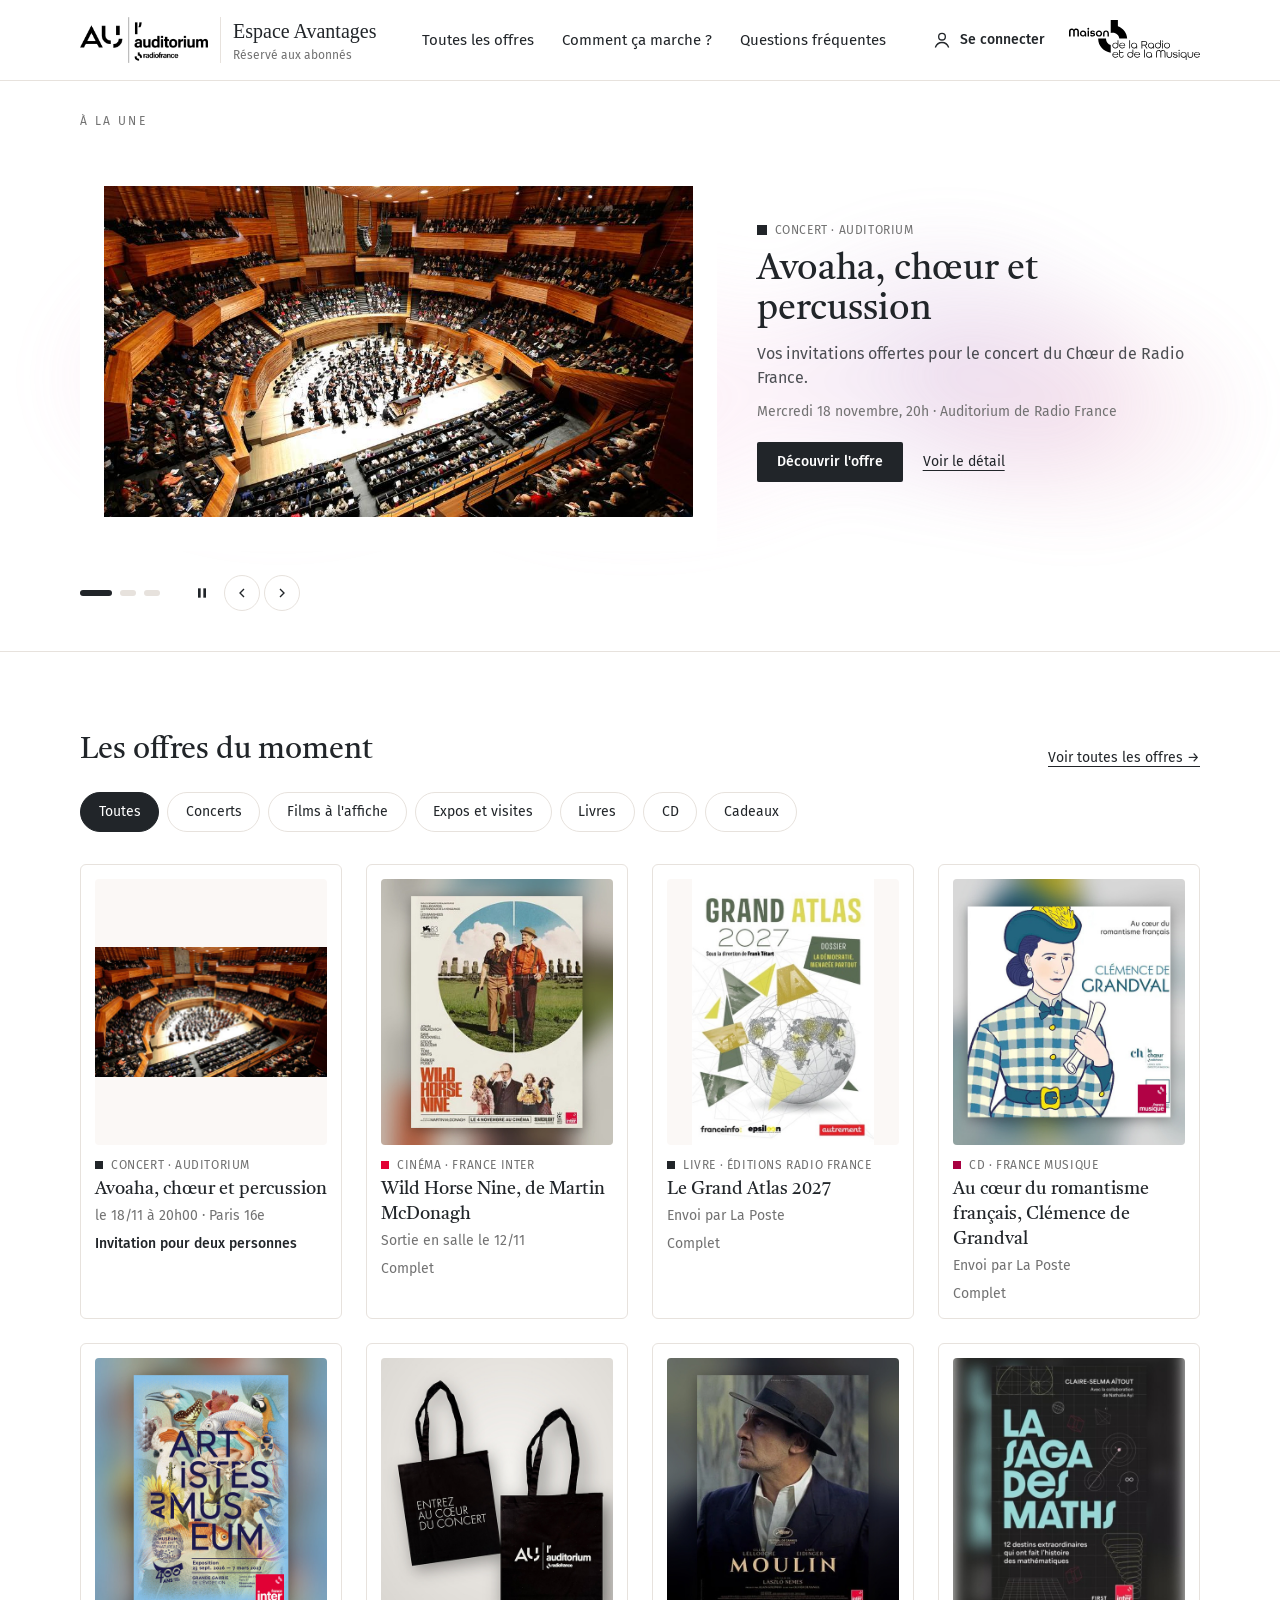
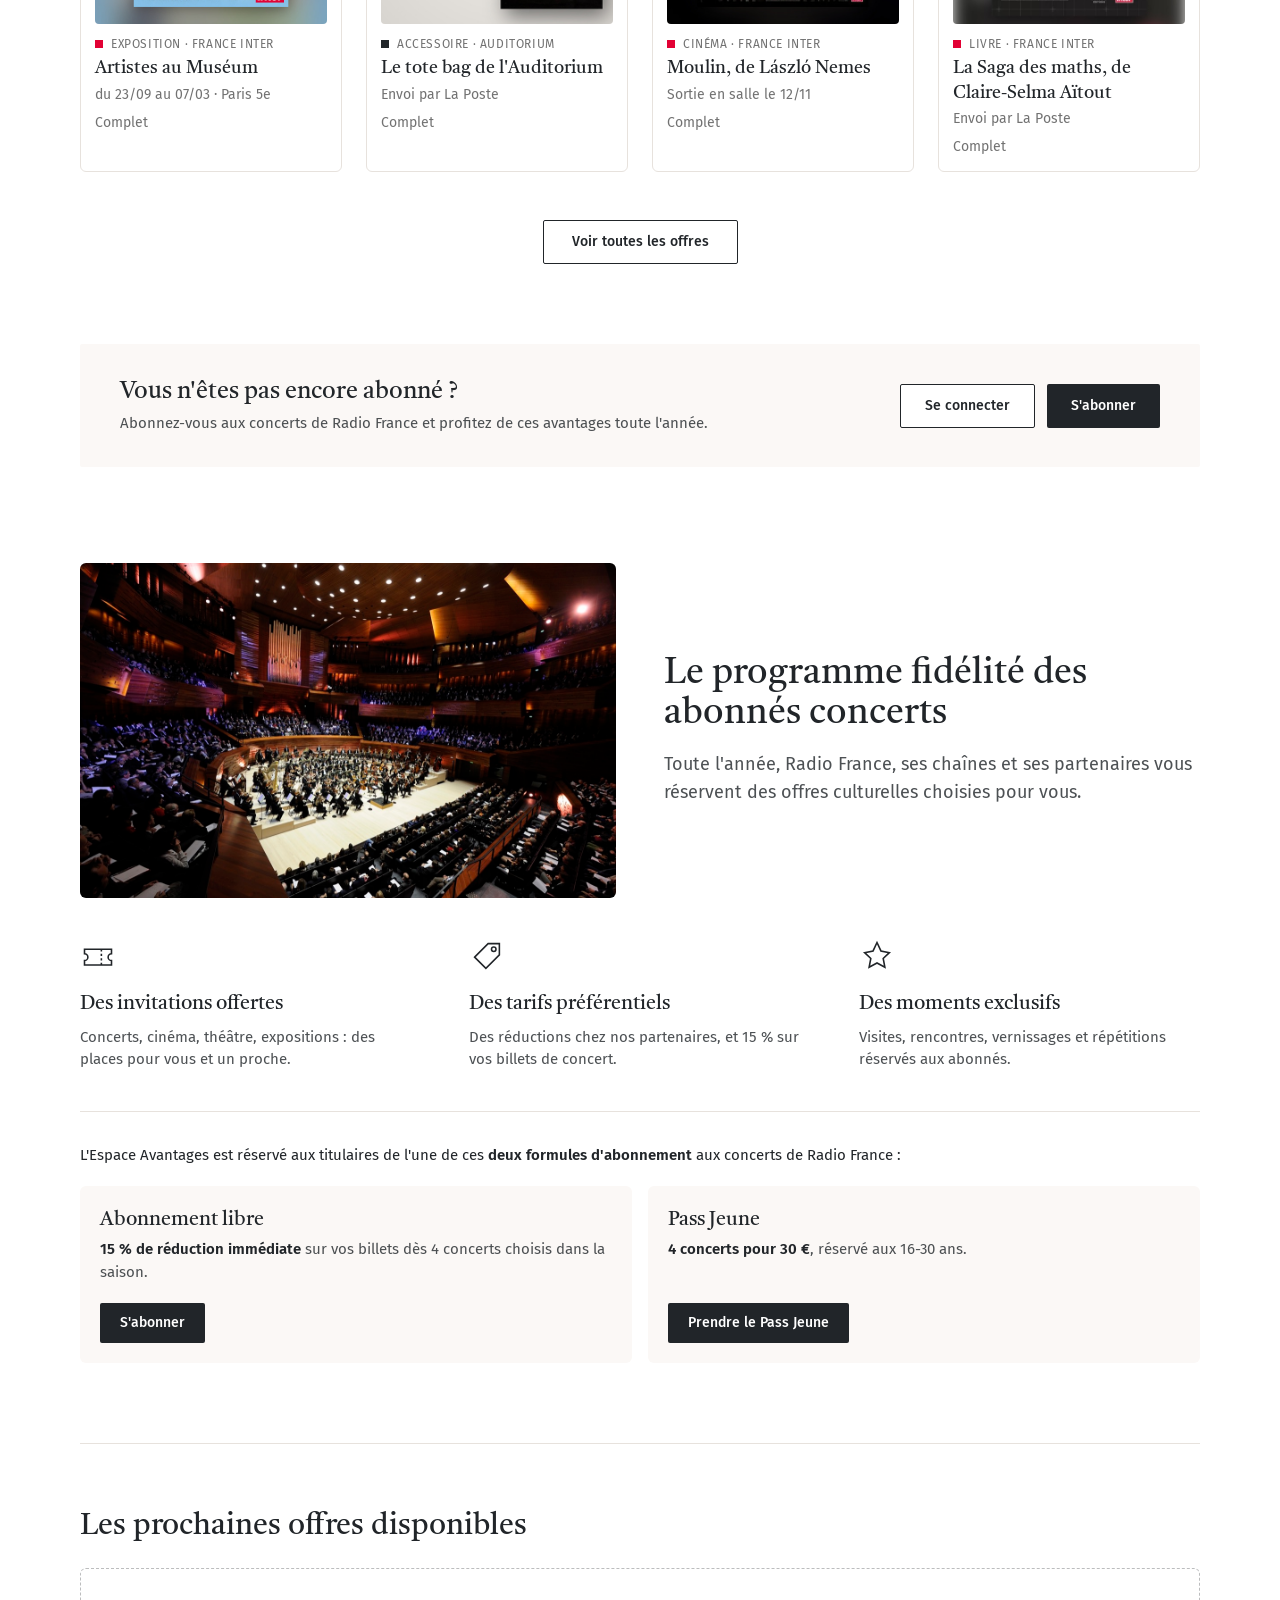
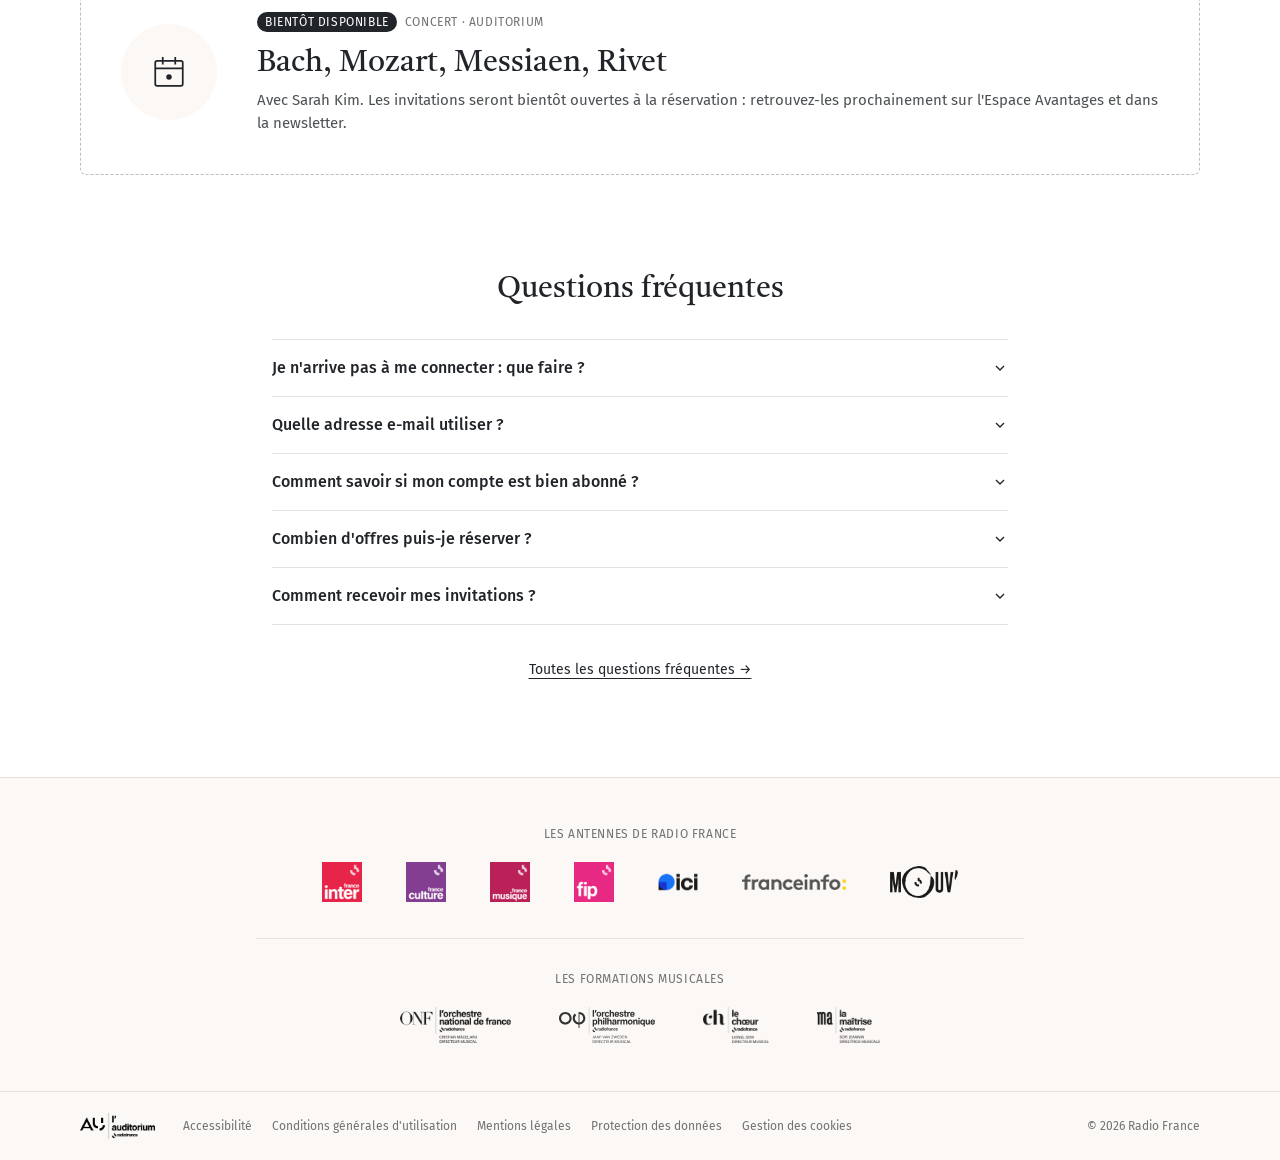
==== commit ab48eb9a: "Formules : libellés des boutons raccourcis Co-Authored-By: Claude Opus 5.5 <noreply@anthropic.com>" ====
--- a/avantage-v5.html
+++ b/avantage-v5.html
@@ -319,12 +319,12 @@
                 <div class="bg-au-cream rounded-md p-5 flex flex-col">
                     <p class="font-serif text-xl">Abonnement libre</p>
                     <p class="mt-1 mb-5 text-[15px] text-au-ink/80"><strong class="font-semibold text-au-ink">15 % de réduction immédiate</strong> sur vos billets dès 4 concerts choisis dans la saison.</p>
-                    <a href="https://billetterie.maisondelaradioetdelamusique.fr/selection/subscription?productId=10229738293777&amp;gtmStepTracking=true" target="_blank" rel="noopener" class="mt-auto self-start inline-flex items-center h-10 px-5 bg-au-ink text-white text-sm font-medium rounded-sm hover:bg-black transition">S'abonner · Saison 26/27</a>
+                    <a href="https://billetterie.maisondelaradioetdelamusique.fr/selection/subscription?productId=10229738293777&amp;gtmStepTracking=true" target="_blank" rel="noopener" class="mt-auto self-start inline-flex items-center h-10 px-5 bg-au-ink text-white text-sm font-medium rounded-sm hover:bg-black transition">S'abonner</a>
                 </div>
                 <div class="bg-au-cream rounded-md p-5 flex flex-col">
                     <p class="font-serif text-xl">Pass Jeune</p>
                     <p class="mt-1 mb-5 text-[15px] text-au-ink/80"><strong class="font-semibold text-au-ink">4 concerts pour 30 €</strong>, réservé aux 16-30 ans.</p>
-                    <a href="https://billetterie.maisondelaradioetdelamusique.fr/selection/subscription?productId=10229793441000&amp;gtmStepTracking=true" target="_blank" rel="noopener" class="mt-auto self-start inline-flex items-center h-10 px-5 bg-au-ink text-white text-sm font-medium rounded-sm hover:bg-black transition">Prendre le Pass Jeune · Saison 26/27</a>
+                    <a href="https://billetterie.maisondelaradioetdelamusique.fr/selection/subscription?productId=10229793441000&amp;gtmStepTracking=true" target="_blank" rel="noopener" class="mt-auto self-start inline-flex items-center h-10 px-5 bg-au-ink text-white text-sm font-medium rounded-sm hover:bg-black transition">Prendre le Pass Jeune</a>
                 </div>
             </div>
         </div>
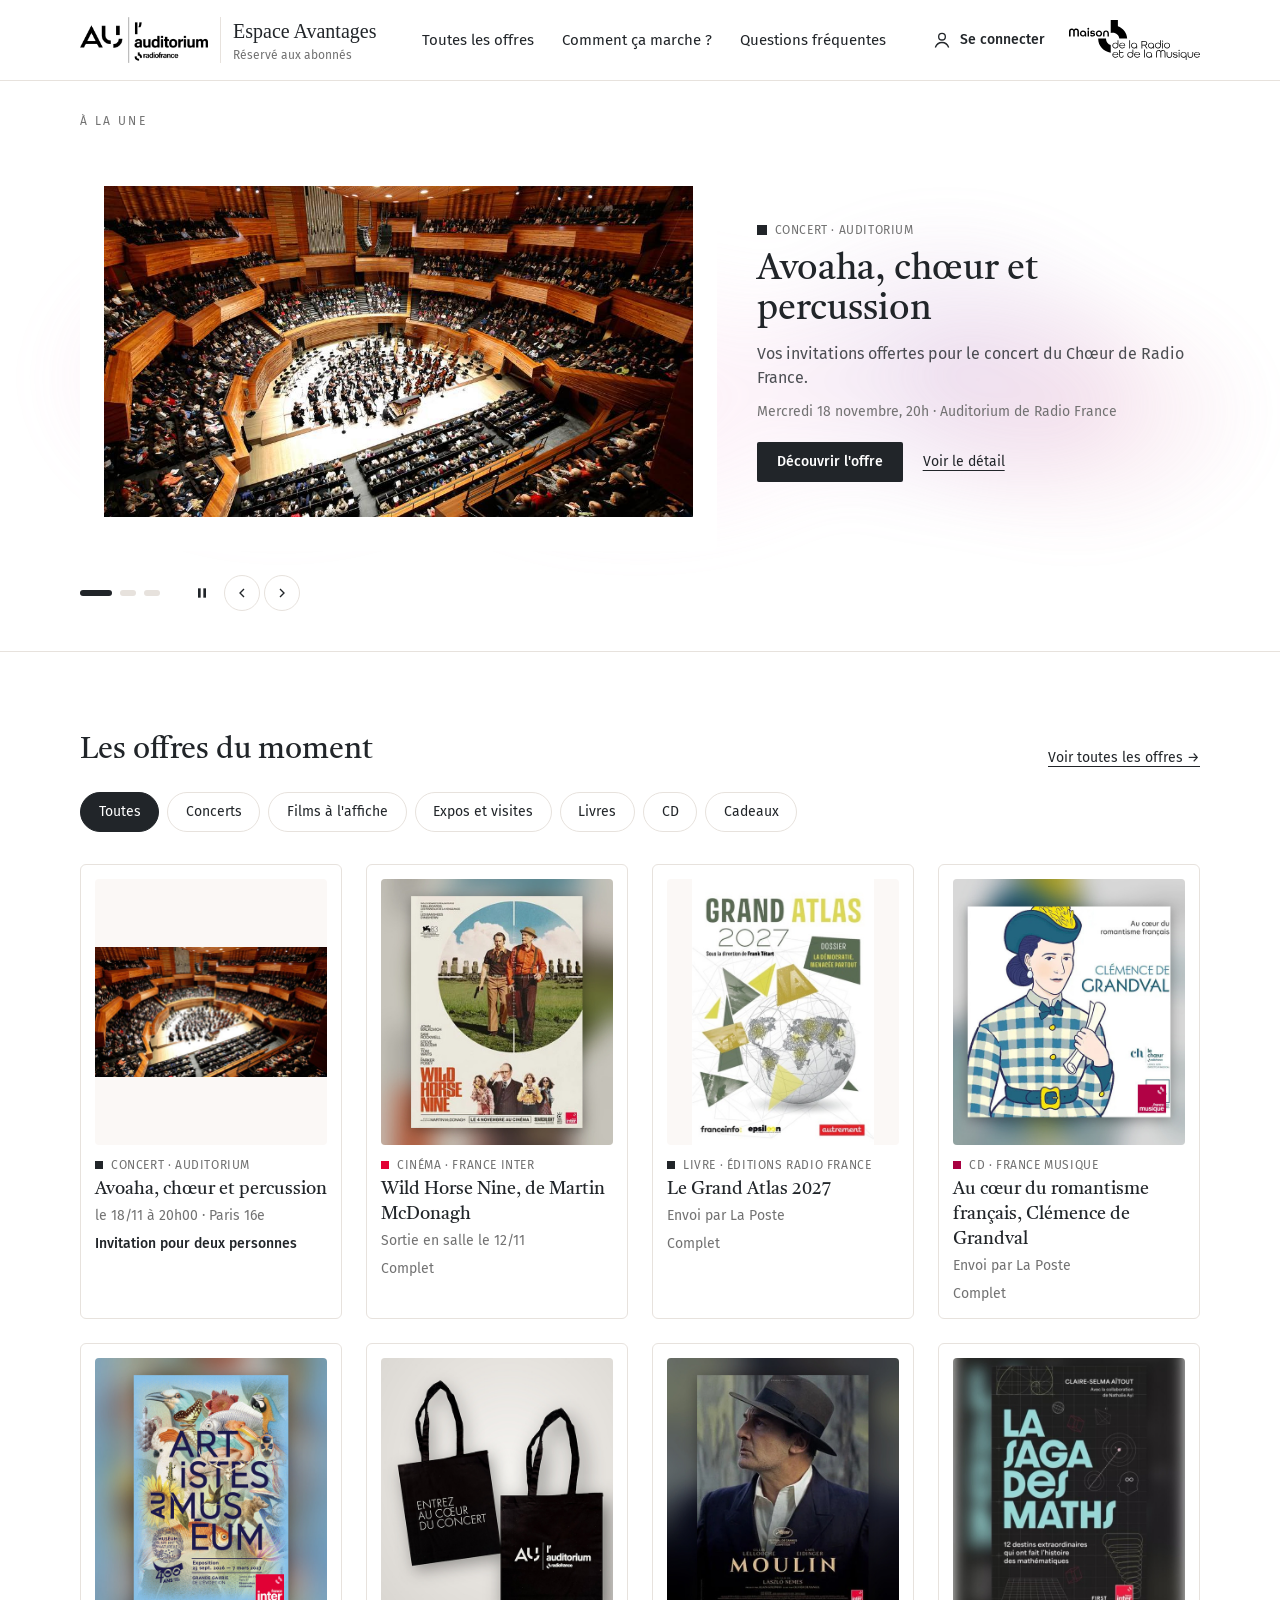
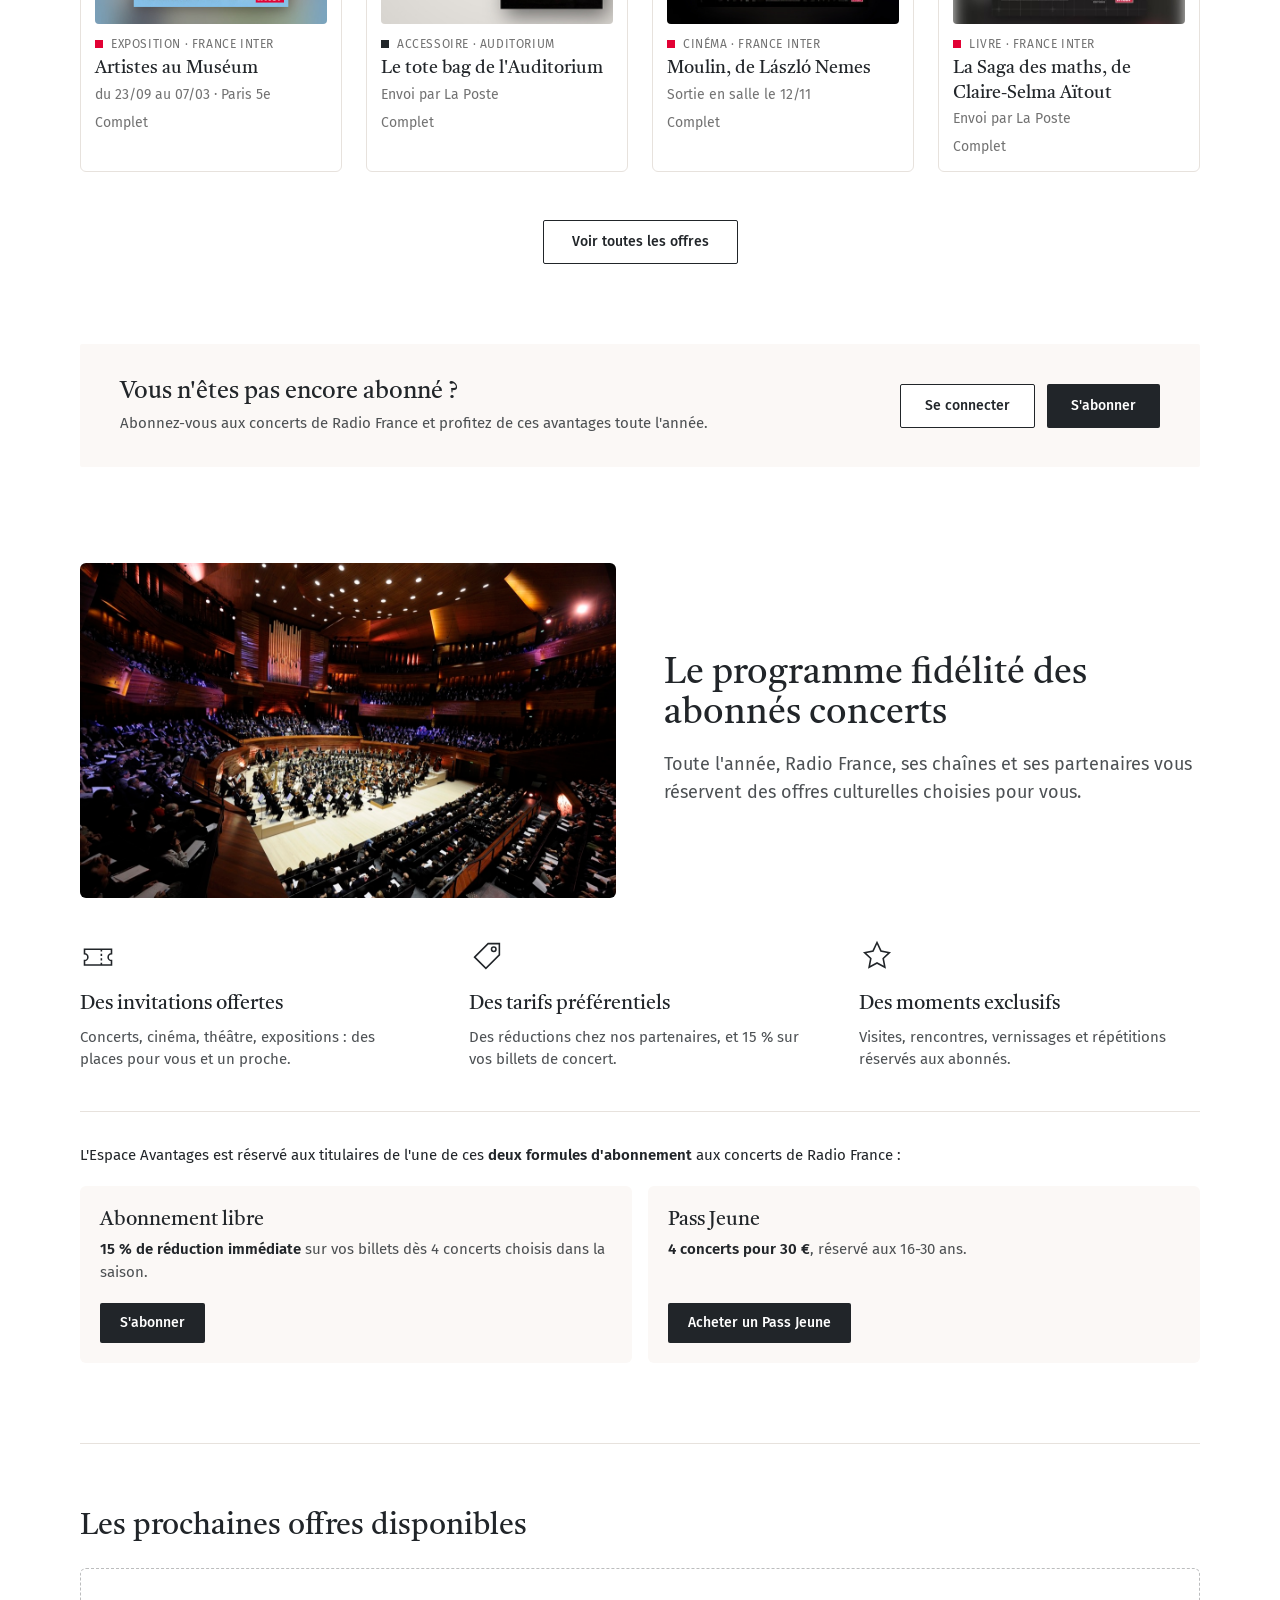
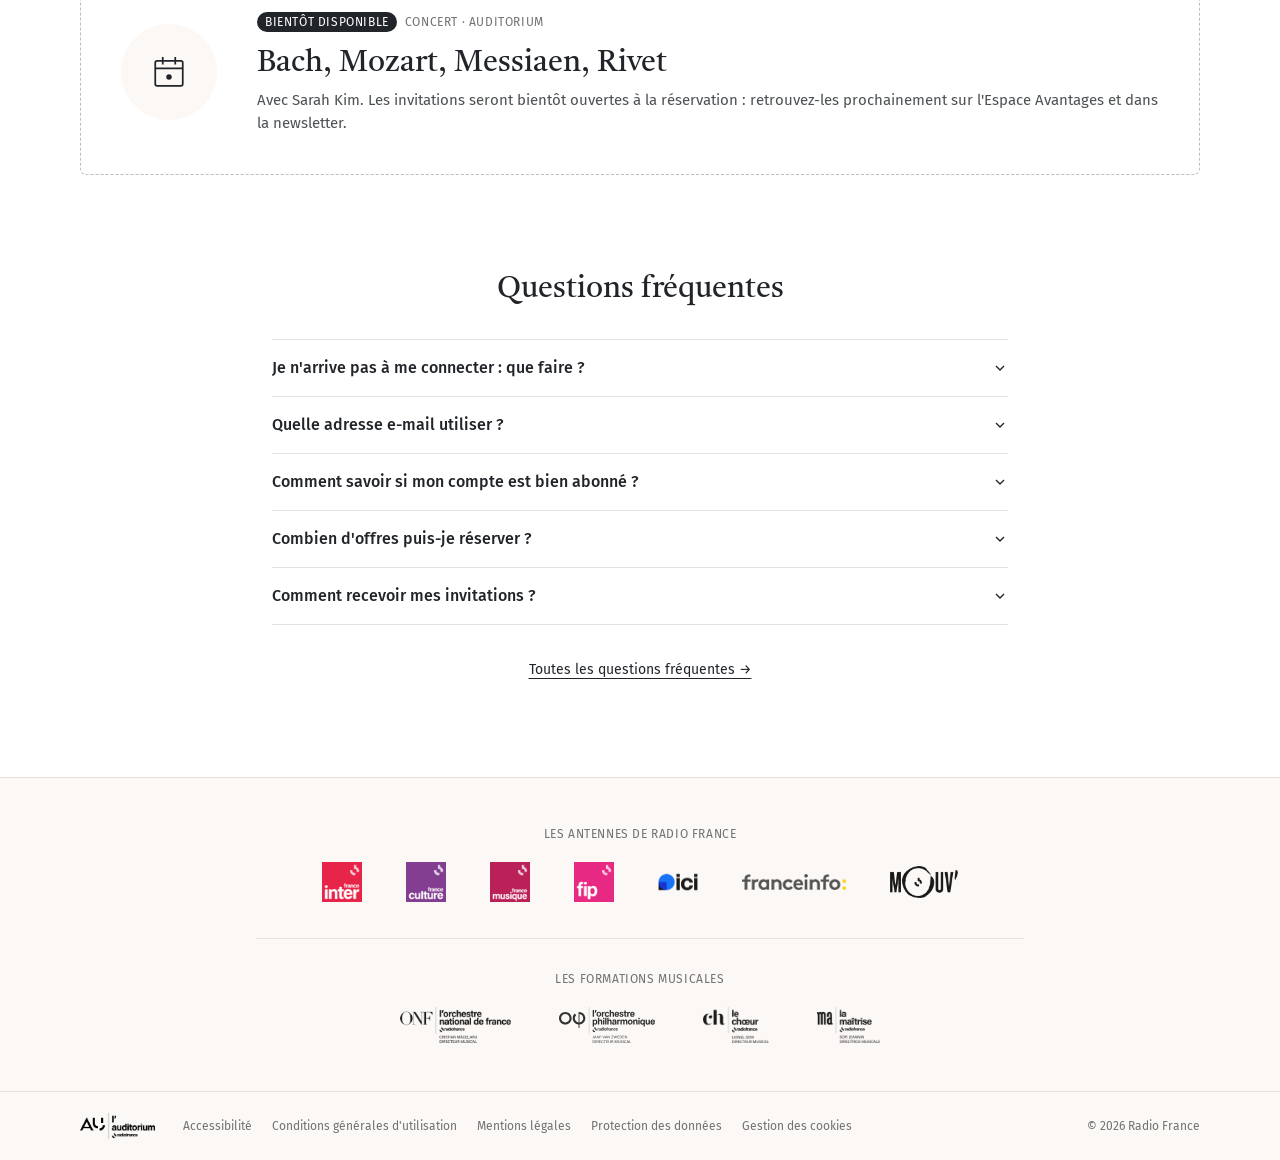
==== commit f672fcb7: "Formules : « Acheter un Pass Jeune » Co-Authored-By: Claude Opus 5.5 <noreply@anthropic.com>" ====
--- a/avantage-v5.html
+++ b/avantage-v5.html
@@ -324,7 +324,7 @@
                 <div class="bg-au-cream rounded-md p-5 flex flex-col">
                     <p class="font-serif text-xl">Pass Jeune</p>
                     <p class="mt-1 mb-5 text-[15px] text-au-ink/80"><strong class="font-semibold text-au-ink">4 concerts pour 30 €</strong>, réservé aux 16-30 ans.</p>
-                    <a href="https://billetterie.maisondelaradioetdelamusique.fr/selection/subscription?productId=10229793441000&amp;gtmStepTracking=true" target="_blank" rel="noopener" class="mt-auto self-start inline-flex items-center h-10 px-5 bg-au-ink text-white text-sm font-medium rounded-sm hover:bg-black transition">Prendre le Pass Jeune</a>
+                    <a href="https://billetterie.maisondelaradioetdelamusique.fr/selection/subscription?productId=10229793441000&amp;gtmStepTracking=true" target="_blank" rel="noopener" class="mt-auto self-start inline-flex items-center h-10 px-5 bg-au-ink text-white text-sm font-medium rounded-sm hover:bg-black transition">Acheter un Pass Jeune</a>
                 </div>
             </div>
         </div>
